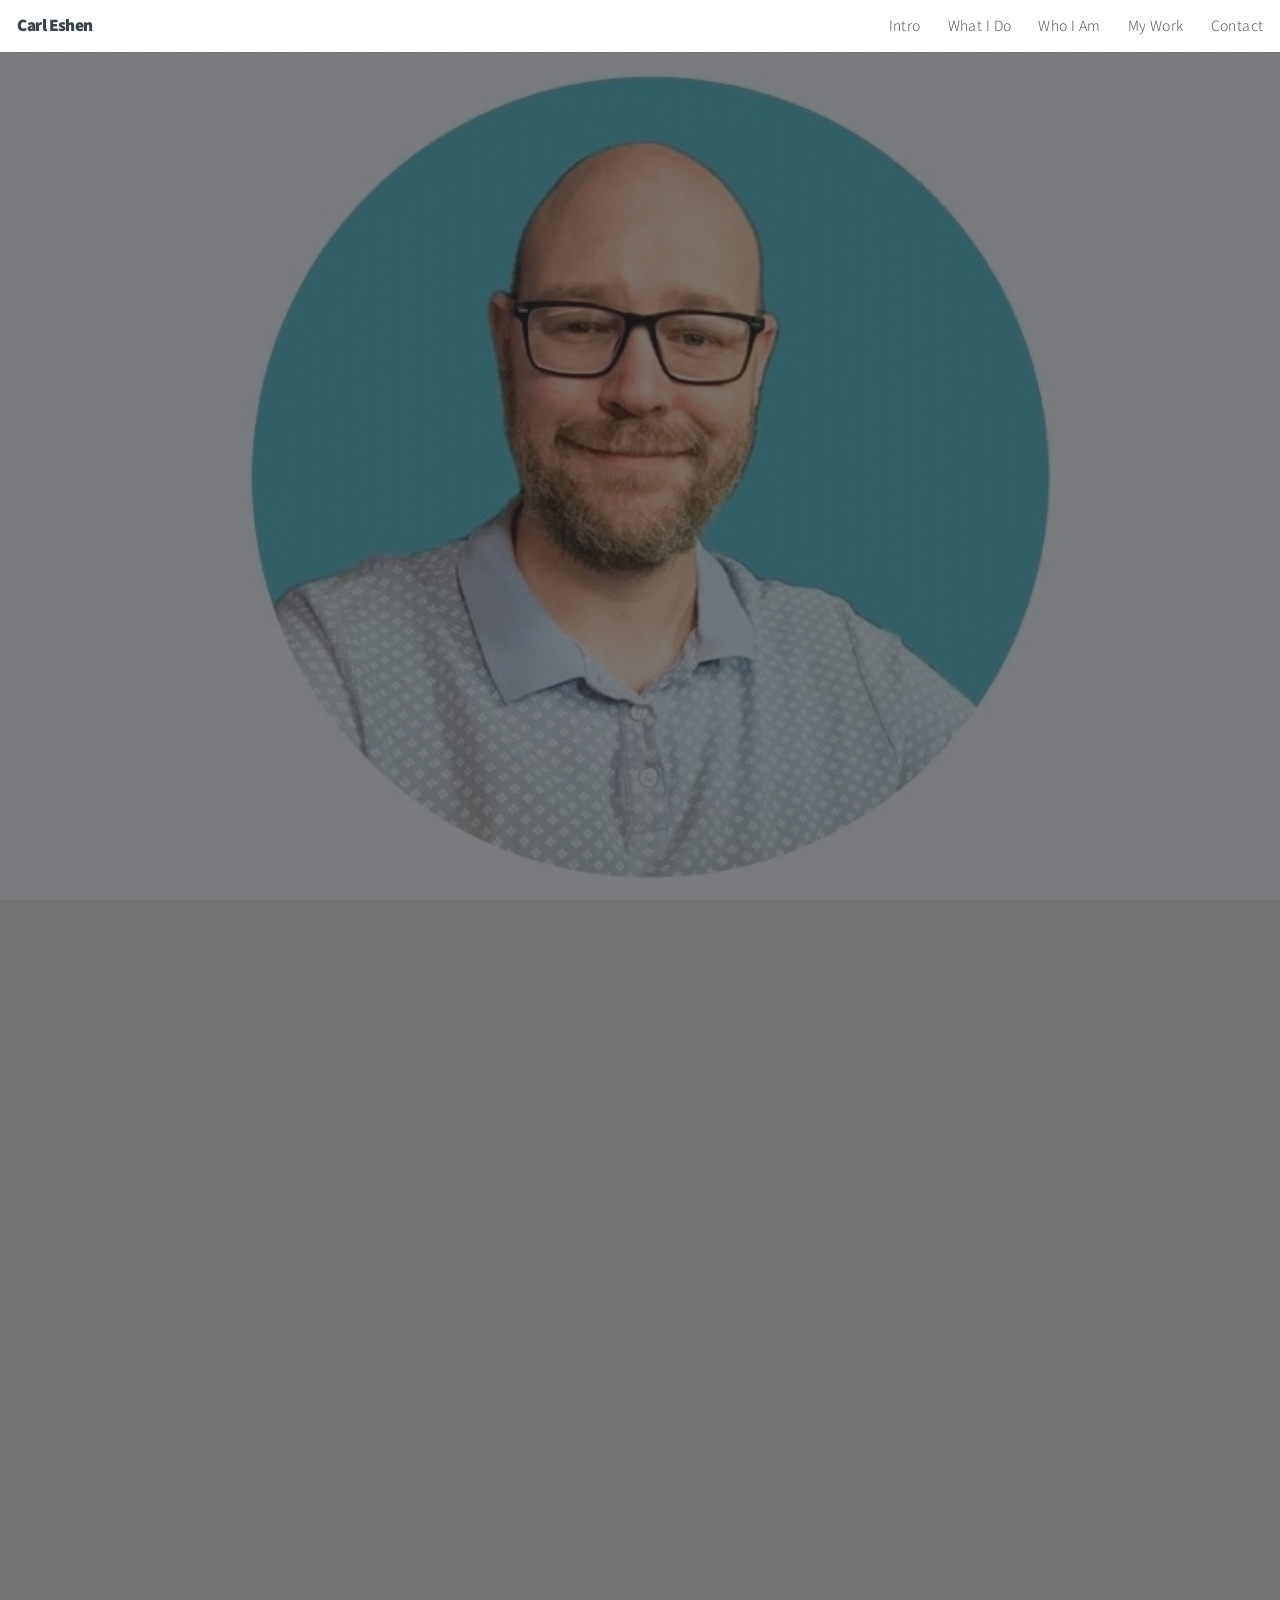
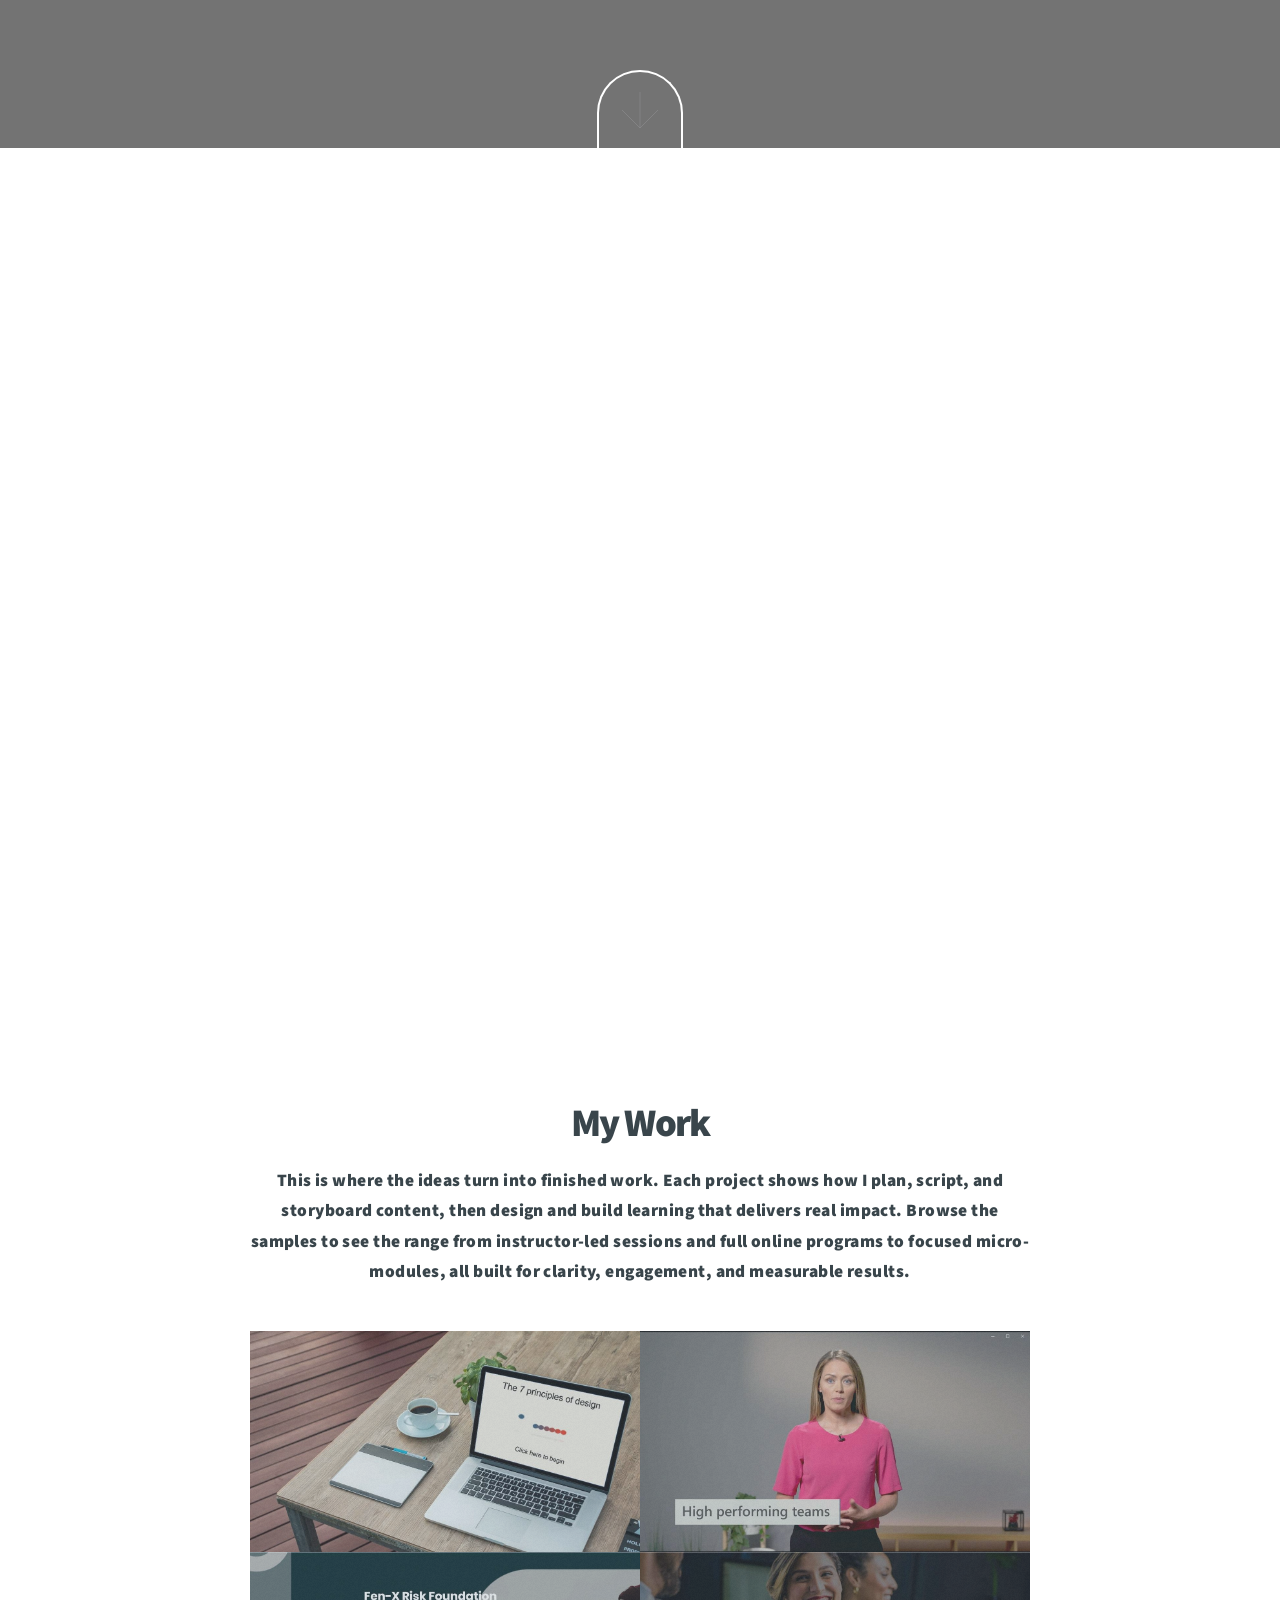
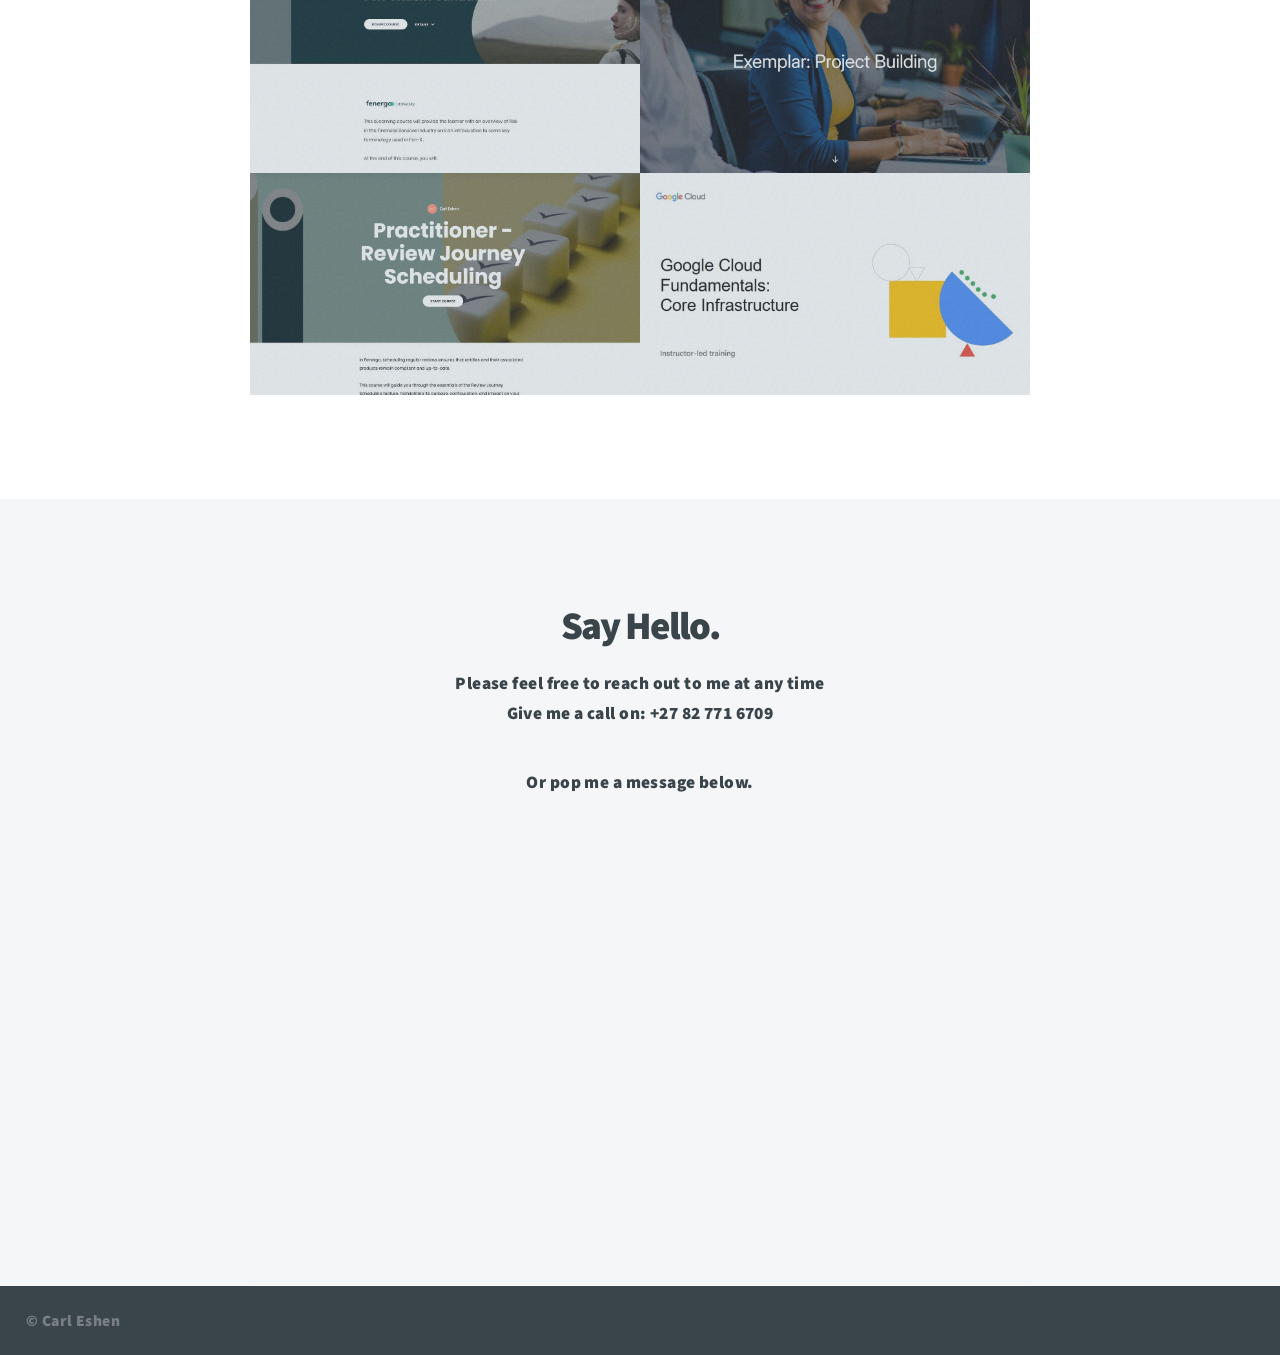
==== index.html @ bf8e6750 "This is my website" ====
<!DOCTYPE HTML>
<!--
	Big Picture by HTML5 UP
	html5up.net | @ajlkn
	Free for personal and commercial use under the CCA 3.0 license (html5up.net/license)
-->
<html>
	<head>
		<title>Carl Eshen</title>
		<meta charset="utf-8" />
		<meta name="viewport" content="width=device-width, initial-scale=1, user-scalable=no" />
		<link rel="stylesheet" href="assets/css/main.css" />
		<noscript><link rel="stylesheet" href="assets/css/noscript.css" /></noscript>
	</head>
	<body class="is-preload">

		<!-- Header -->
			<header id="header">
				<h1>Carl Eshen</h1>
				<nav>
					<ul>
						<li><a href="#intro">Intro</a></li>
						<li><a href="#one">What I Do</a></li>
						<li><a href="#two">Who I Am</a></li>
						<li><a href="#work">My Work</a></li>
						<li><a href="#contact">Contact</a></li>
					</ul>
				</nav>
			</header>

		<!-- Intro -->
<section id="intro" class="main style1 dark fullscreen">
  <!-- Background video -->
  <div class="video-bg" aria-hidden="true">
    <video autoplay muted loop playsinline preload="metadata">
      <source src="one.mp4" type="video/mp4">
      <!-- Fallback text if video cannot play -->
    </video>
  </div>

  <!-- Dark overlay to keep text readable -->
  <div class="video-scrim"></div>

  <div class="content">
    <header>
      <h2><br><br><br><br>Hey there.</h2>
    </header>
    <p><strong> Welcome, I’m glad you stopped by. This is where I share the projects and ideas that drive my work.
      Take a look around, see what catches your eye, and get a feel for how I approach design and learning.</p>
    <footer>
      <a href="#one" class="button style2 down">More</a>
    </footer>
  </div>
</section>


		<!-- One -->
			<section id="one" class="main style2 right dark fullscreen">
  <!-- Background video -->
  <div class="video-bg">
    <video autoplay muted loop playsinline preload="metadata">
      <source src="two.mp4" type="video/mp4" />
      <!-- If the video cannot play, the CSS background image still shows -->
    </video>
  </div>

  <div class="content box style2">
    <header>
      <h2>What I Do</h2>
    </header>
    <p>I create digital learning experiences that stick. 
      From full-scale online courses to bite-size training modules, I design and build content 
      that makes complex ideas easy to grasp and hard to forget. 
      Whether it’s project management, marketing, or custom company training, I turn subject matter into clear, 
      engaging learning that gets real results.</p>
  </div>

  <a href="#two" class="button style2 down anchored">Next</a>
</section>

		<!-- Two -->
			<section id="two" class="main style2 left dark fullscreen">
				<div class="content box style2">
					<header>
						<h2>Who I Am</h2>
					</header>
					<p>I’m Carl, an instructional designer who loves turning tricky concepts into clear, useful learning. 
						I blend strategy, creativity, and solid instructional design to make content that connects with real people. 
						Whether I’m building a full certification program or a quick skill booster, I keep things practical, engaging, and results driven.</p>
				</div>
				<a href="#work" class="button style2 down anchored">Next</a>
			</section>

		<!-- Work -->
			<section id="work" class="main style3 primary">
				<div class="content">
					<header>
						<h2>My Work</h2>
						<p>This is where the ideas turn into finished work. 
							Each project shows how I plan, script, and storyboard content, then design and build learning that delivers real impact. 
							Browse the samples to see the range from instructor-led sessions and full online programs to focused micro-modules, all built for clarity, engagement, and measurable results.</p>
					</header>

					<!-- Gallery  -->
						<div class="gallery">
<article class="from-left">
  <a href="images/fulls/01.jpg" class="image fit"
     data-title="The 7 principles of design"
     data-desc="This course was developed to demonstrate the interactive capabilities and functionality of Articulate Storyline."
     data-url="https://carleshen.github.io/Carl-Eshen/story_html5.html">
    <img src="images/thumbs/01.jpg" alt="">
  </a>
</article>

<article class="from-right">
  <a href="images/fulls/02.jpg" class="image fit"
     data-title="Coursera - Video-based Learning"
     data-desc="
Part of a video-based Coursera course on Project management. I worked with SME-provided content to write video scripts and edited the readings and assessments across multiple modules. I scripted and storyboarded this video."
     data-url="https://vimeo.com/1075372197/9c1e413686?ts=0&share=copy">
    <img src="images/thumbs/02.jpg" alt="">
  </a>
</article>

<article class="from-left">
  <a href="images/fulls/03.jpg" class="image fit"
     data-title="Fenergo - eLearning"
     data-desc="This eLearning course developed for an earlier Fenergo project, combines the interactive capabilities of Articulate Storyline with the structured flexibility of Rise to deliver a cohesive learning experience."
     data-url="https://360.articulate.com/review/content/afb75fa5-c596-4e59-8173-07edc0e4ff03/review">
    <img src="images/thumbs/03.jpg" title="Air Lounge" alt="">
  </a>
</article>

<article class="from-right">
  <a href="images/fulls/04.jpg" class="image fit"
     data-title="Coursera- eLearning"
     data-desc="This exemplar for a Coursera project management course was developed using Articulate Rise. It leverages a microlearning approach to support focused, self-paced learning."
     data-url="https://360.articulate.com/review/content/c4a182f8-484e-4889-a451-d63947f59e01/review">
    <img src="images/thumbs/04.jpg" title="Carry on" alt="">
  </a>
</article>

<article class="from-left">
  <a href="images/fulls/05.jpg" class="image fit"
     data-title="Fenergo - eLearning"
     data-desc="I developed an eLearning course in Articulate Rise based on client-provided content for practitioners of the Fenergo SaaS platform."
     data-url="https://360.articulate.com/review/content/a31b3acd-c9ce-45d6-816f-4b6bd6196fac/review">
    <img src="images/thumbs/05.jpg" title="The sparkling shell" alt="">
  </a>
</article>

<article class="from-right">
  <a href="images/fulls/06.jpg" class="image fit"
     data-title="Google Cloud Services - Instructor-led training"
     data-desc="These slides form part of the instructor lead training Google used for their fundamentals training. This was developed in collaboration with an SME using Google's style guide and asset library."
     data-url="https://docs.google.com/presentation/d/1yodwYpnKjFsTDWq0IciB-Mn4ZdcBLhrsSH3aqH66pzY/edit?usp=sharing">
    <img src="images/thumbs/06.jpg" title="Bent IX" alt="">
  </a>
</article>
</section>


		<!-- Contact -->
			<section id="contact" class="main style3 secondary">
				<div class="content">
					<header>
						<h2>Say Hello.</h2>
						<p>Please feel free to reach out to me at any time<br> Give me a call on: +27 82 771 6709</p><br> Or pop me a message below.
					</header>
					<div class="box">
						<form id="contact-form" action="https://formspree.io/f/mblzowwe" method="POST">
  <div class="fields">
    <div class="field half">
      <input type="text" name="name" placeholder="Name" required />
    </div>
    <div class="field half">
      <!-- Keep the name "email" so replies go to the sender -->
      <input type="email" name="email" placeholder="Email" required />
    </div>
    <div class="field">
      <textarea name="message" placeholder="Message" rows="6" required></textarea>
    </div>
  </div>

  <!-- Honeypot (simple spam trap) -->
  <input type="text" name="_gotcha" tabindex="-1" autocomplete="off" style="display:none">

  <!-- Optional: add a static subject for the email you receive -->
  <input type="hidden" name="subject" value="New message from your portfolio">

  <ul class="actions special">
    <li><button type="submit" class="button">Send Message</button></li>
  </ul>

  <!-- Status message area -->
  <p id="form-status" role="status" aria-live="polite" style="margin-top:0.75rem;"></p>
</form>
					</div>
				</div>
			</section>

		<!-- Footer -->
			<footer id="footer">


				<!-- Menu -->
					<ul class="menu">
						<li>&copy; Carl Eshen</li>
					</ul>

			</footer>

		<!-- Scripts -->
			<script src="assets/js/jquery.min.js"></script>
			<script src="assets/js/jquery.poptrox.min.js"></script>
			<script src="assets/js/jquery.scrolly.min.js"></script>
			<script src="assets/js/jquery.scrollex.min.js"></script>
			<script src="assets/js/browser.min.js"></script>
			<script src="assets/js/breakpoints.min.js"></script>
			<script src="assets/js/util.js"></script>
			<script src="assets/js/main.js"></script>

	</body>
</html>
---- assets/css/main.css ----
@import url("https://fonts.googleapis.com/css?family=Source+Sans+Pro:300,900");
@import url("fontawesome-all.min.css");

/*
	Big Picture by HTML5 UP
	html5up.net | @ajlkn
	Free for personal and commercial use under the CCA 3.0 license (html5up.net/license)
*/

html, body, div, span, applet, object,
iframe, h1, h2, h3, h4, h5, h6, p, blockquote,
pre, a, abbr, acronym, address, big, cite,
code, del, dfn, em, img, ins, kbd, q, s, samp,
small, strike, strong, sub, sup, tt, var, b,
u, i, center, dl, dt, dd, ol, ul, li, fieldset,
form, label, legend, table, caption, tbody,
tfoot, thead, tr, th, td, article, aside,
canvas, details, embed, figure, figcaption,
footer, header, hgroup, menu, nav, output, ruby,
section, summary, time, mark, audio, video {
	margin: 0;
	padding: 0;
	border: 0;
	font-size: 100%;
	font: inherit;
	vertical-align: baseline;}

article, aside, details, figcaption, figure,
footer, header, hgroup, menu, nav, section {
	display: block;}

body {
	line-height: 1;
}

ol, ul {
	list-style: none;
}

blockquote, q {
	quotes: none;
}

	blockquote:before, blockquote:after, q:before, q:after {
		content: '';
		content: none;
	}

table {
	border-collapse: collapse;
	border-spacing: 0;
}

body {
	-webkit-text-size-adjust: none;
}

mark {
	background-color: transparent;
	color: inherit;
}

input::-moz-focus-inner {
	border: 0;
	padding: 0;
}

input, select, textarea {
	-moz-appearance: none;
	-webkit-appearance: none;
	-ms-appearance: none;
	appearance: none;
}

/* Basic */

	@-ms-viewport {
		width: device-width;
	}

	html {
		height: 100%;
	}

	html {
		box-sizing: border-box;
	}

	*, *:before, *:after {
		box-sizing: inherit;
	}

	body {
		background: #ffffff;
		height: 100%;
		min-width: 320px;
	}

		body.is-preload *, body.is-preload *:before, body.is-preload *:after {
			-moz-animation: none !important;
			-webkit-animation: none !important;
			-ms-animation: none !important;
			animation: none !important;
			-moz-transition: none !important;
			-webkit-transition: none !important;
			-ms-transition: none !important;
			transition: none !important;
		}

/* Spinner */

	@-moz-keyframes spinner-rotate {
		0% {
			-moz-transform: scale(1) rotate(0deg);
			-webkit-transform: scale(1) rotate(0deg);
			-ms-transform: scale(1) rotate(0deg);
			transform: scale(1) rotate(0deg);
		}

		100% {
			-moz-transform: scale(1) rotate(360deg);
			-webkit-transform: scale(1) rotate(360deg);
			-ms-transform: scale(1) rotate(360deg);
			transform: scale(1) rotate(360deg);
		}
	}

	@-webkit-keyframes spinner-rotate {
		0% {
			-moz-transform: scale(1) rotate(0deg);
			-webkit-transform: scale(1) rotate(0deg);
			-ms-transform: scale(1) rotate(0deg);
			transform: scale(1) rotate(0deg);
		}

		100% {
			-moz-transform: scale(1) rotate(360deg);
			-webkit-transform: scale(1) rotate(360deg);
			-ms-transform: scale(1) rotate(360deg);
			transform: scale(1) rotate(360deg);
		}
	}

	@-ms-keyframes spinner-rotate {
		0% {
			-moz-transform: scale(1) rotate(0deg);
			-webkit-transform: scale(1) rotate(0deg);
			-ms-transform: scale(1) rotate(0deg);
			transform: scale(1) rotate(0deg);
		}

		100% {
			-moz-transform: scale(1) rotate(360deg);
			-webkit-transform: scale(1) rotate(360deg);
			-ms-transform: scale(1) rotate(360deg);
			transform: scale(1) rotate(360deg);
		}
	}

	@keyframes spinner-rotate {
		0% {
			-moz-transform: scale(1) rotate(0deg);
			-webkit-transform: scale(1) rotate(0deg);
			-ms-transform: scale(1) rotate(0deg);
			transform: scale(1) rotate(0deg);
		}

		100% {
			-moz-transform: scale(1) rotate(360deg);
			-webkit-transform: scale(1) rotate(360deg);
			-ms-transform: scale(1) rotate(360deg);
			transform: scale(1) rotate(360deg);
		}
	}

/* Loader */

	@-moz-keyframes spinner-show {
		0% {
			opacity: 0;
		}

		100% {
			opacity: 1;
		}
	}

	@-webkit-keyframes spinner-show {
		0% {
			opacity: 0;
		}

		100% {
			opacity: 1;
		}
	}

	@-ms-keyframes spinner-show {
		0% {
			opacity: 0;
		}

		100% {
			opacity: 1;
		}
	}

	@keyframes spinner-show {
		0% {
			opacity: 0;
		}

		100% {
			opacity: 1;
		}
	}

	@-moz-keyframes spinner-hide {
		0% {
			-moz-transform: scale(1) rotate(0deg);
			-webkit-transform: scale(1) rotate(0deg);
			-ms-transform: scale(1) rotate(0deg);
			transform: scale(1) rotate(0deg);
			color: #e5e6e7;
			z-index: 100001;
		}

		99% {
			-moz-transform: scale(0.5) rotate(360deg);
			-webkit-transform: scale(0.5) rotate(360deg);
			-ms-transform: scale(0.5) rotate(360deg);
			transform: scale(0.5) rotate(360deg);
			color: #e5e6e7;
			z-index: 100001;
		}

		100% {
			-moz-transform: scale(0.5) rotate(360deg);
			-webkit-transform: scale(0.5) rotate(360deg);
			-ms-transform: scale(0.5) rotate(360deg);
			transform: scale(0.5) rotate(360deg);
			color: #e5e6e7;
			z-index: -1;
		}
	}

	@-webkit-keyframes spinner-hide {
		0% {
			-moz-transform: scale(1) rotate(0deg);
			-webkit-transform: scale(1) rotate(0deg);
			-ms-transform: scale(1) rotate(0deg);
			transform: scale(1) rotate(0deg);
			color: #e5e6e7;
			z-index: 100001;
		}

		99% {
			-moz-transform: scale(0.5) rotate(360deg);
			-webkit-transform: scale(0.5) rotate(360deg);
			-ms-transform: scale(0.5) rotate(360deg);
			transform: scale(0.5) rotate(360deg);
			color: #e5e6e7;
			z-index: 100001;
		}

		100% {
			-moz-transform: scale(0.5) rotate(360deg);
			-webkit-transform: scale(0.5) rotate(360deg);
			-ms-transform: scale(0.5) rotate(360deg);
			transform: scale(0.5) rotate(360deg);
			color: #e5e6e7;
			z-index: -1;
		}
	}

	@-ms-keyframes spinner-hide {
		0% {
			-moz-transform: scale(1) rotate(0deg);
			-webkit-transform: scale(1) rotate(0deg);
			-ms-transform: scale(1) rotate(0deg);
			transform: scale(1) rotate(0deg);
			color: #e5e6e7;
			z-index: 100001;
		}

		99% {
			-moz-transform: scale(0.5) rotate(360deg);
			-webkit-transform: scale(0.5) rotate(360deg);
			-ms-transform: scale(0.5) rotate(360deg);
			transform: scale(0.5) rotate(360deg);
			color: #e5e6e7;
			z-index: 100001;
		}

		100% {
			-moz-transform: scale(0.5) rotate(360deg);
			-webkit-transform: scale(0.5) rotate(360deg);
			-ms-transform: scale(0.5) rotate(360deg);
			transform: scale(0.5) rotate(360deg);
			color: #e5e6e7;
			z-index: -1;
		}
	}

	@keyframes spinner-hide {
		0% {
			-moz-transform: scale(1) rotate(0deg);
			-webkit-transform: scale(1) rotate(0deg);
			-ms-transform: scale(1) rotate(0deg);
			transform: scale(1) rotate(0deg);
			color: #e5e6e7;
			z-index: 100001;
		}

		99% {
			-moz-transform: scale(0.5) rotate(360deg);
			-webkit-transform: scale(0.5) rotate(360deg);
			-ms-transform: scale(0.5) rotate(360deg);
			transform: scale(0.5) rotate(360deg);
			color: #e5e6e7;
			z-index: 100001;
		}

		100% {
			-moz-transform: scale(0.5) rotate(360deg);
			-webkit-transform: scale(0.5) rotate(360deg);
			-ms-transform: scale(0.5) rotate(360deg);
			transform: scale(0.5) rotate(360deg);
			color: #e5e6e7;
			z-index: -1;
		}
	}

	@-moz-keyframes overlay-hide {
		0% {
			opacity: 1;
			z-index: 100000;
		}

		15% {
			opacity: 1;
			z-index: 100000;
		}

		99% {
			opacity: 0;
			z-index: 100000;
		}

		100% {
			opacity: 0;
			z-index: -1;
		}
	}

	@-webkit-keyframes overlay-hide {
		0% {
			opacity: 1;
			z-index: 100000;
		}

		15% {
			opacity: 1;
			z-index: 100000;
		}

		99% {
			opacity: 0;
			z-index: 100000;
		}

		100% {
			opacity: 0;
			z-index: -1;
		}
	}

	@-ms-keyframes overlay-hide {
		0% {
			opacity: 1;
			z-index: 100000;
		}

		15% {
			opacity: 1;
			z-index: 100000;
		}

		99% {
			opacity: 0;
			z-index: 100000;
		}

		100% {
			opacity: 0;
			z-index: -1;
		}
	}

	@keyframes overlay-hide {
		0% {
			opacity: 1;
			z-index: 100000;
		}

		15% {
			opacity: 1;
			z-index: 100000;
		}

		99% {
			opacity: 0;
			z-index: 100000;
		}

		100% {
			opacity: 0;
			z-index: -1;
		}
	}

	body {
		text-decoration: none;
	}

		body:before {
			-moz-animation: spinner-show 1.5s 1 0.25s ease forwards, spinner-hide 0.25s ease-in-out forwards !important;
			-webkit-animation: spinner-show 1.5s 1 0.25s ease forwards, spinner-hide 0.25s ease-in-out forwards !important;
			-ms-animation: spinner-show 1.5s 1 0.25s ease forwards, spinner-hide 0.25s ease-in-out forwards !important;
			animation: spinner-show 1.5s 1 0.25s ease forwards, spinner-hide 0.25s ease-in-out forwards !important;
			-moz-transform-origin: 50% 50%;
			-webkit-transform-origin: 50% 50%;
			-ms-transform-origin: 50% 50%;
			transform-origin: 50% 50%;
			-moz-osx-font-smoothing: grayscale;
			-webkit-font-smoothing: antialiased;
			font-family: FontAwesome;
			font-style: normal;
			font-weight: normal;
			text-transform: none !important;
			color: #e5e6e7;
			content: '\f1ce';
			cursor: default;
			display: block;
			font-size: 2em;
			height: 2em;
			left: 50%;
			line-height: 2em;
			margin: -1em 0 0 -1em;
			opacity: 0;
			position: fixed;
			text-align: center;
			top: 50%;
			width: 2em;
			z-index: -1;
		}

		body:after {
			-moz-animation: overlay-hide 1.5s ease-in forwards !important;
			-webkit-animation: overlay-hide 1.5s ease-in forwards !important;
			-ms-animation: overlay-hide 1.5s ease-in forwards !important;
			animation: overlay-hide 1.5s ease-in forwards !important;
			background: #ffffff;
			content: '';
			display: block;
			height: 100%;
			left: 0;
			opacity: 0;
			position: fixed;
			top: 0;
			width: 100%;
			z-index: -1;
		}

		body.is-preload:before {
			-moz-animation: spinner-show 1.5s 1 0.25s ease forwards, spinner-rotate 0.75s infinite linear !important;
			-webkit-animation: spinner-show 1.5s 1 0.25s ease forwards, spinner-rotate 0.75s infinite linear !important;
			-ms-animation: spinner-show 1.5s 1 0.25s ease forwards, spinner-rotate 0.75s infinite linear !important;
			animation: spinner-show 1.5s 1 0.25s ease forwards, spinner-rotate 0.75s infinite linear !important;
			z-index: 100001;
		}

		body.is-preload:after {
			-moz-animation: none !important;
			-webkit-animation: none !important;
			-ms-animation: none !important;
			animation: none !important;
			opacity: 1;
			z-index: 100000;
		}

	@media (-webkit-min-device-pixel-ratio: 2) {

		body:before {
			line-height: 2.025em;
		}

	}

/* Type */

	body, input, textarea, select {
		font-family: "Source Sans Pro", "sans-serif";
		font-weight: 300;
		font-size: 18pt;
		line-height: 1.75em;
		color: #39454b;
		letter-spacing: 0.025em;
	}

		@media screen and (max-width: 1920px) {

			body, input, textarea, select {
				font-size: 17pt;
			}

		}

		@media screen and (max-width: 1680px) {

			body, input, textarea, select {
				font-size: 15pt;
			}

		}

		@media screen and (max-width: 1280px) {

			body, input, textarea, select {
				font-size: 13pt;
			}

		}

		@media screen and (max-width: 1000px) {

			body, input, textarea, select {
				font-size: 13pt;
			}

		}

		@media screen and (max-width: 736px) {

			body, input, textarea, select {
				font-size: 12pt;
				line-height: 1.5em;
			}

		}

	h1, h2, h3, h4, h5, h6 {
		font-weight: 900;
		color: inherit;
		letter-spacing: -0.0325em;
	}

		h1 a, h2 a, h3 a, h4 a, h5 a, h6 a {
			color: inherit;
			text-decoration: none;
		}

	h2 {
		font-size: 2.25em;
		line-height: 1.25em;
		letter-spacing: -0.05em;
	}

	@media screen and (max-width: 736px) {

		h2 {
			font-size: 1.5em;
		}

	}

	strong, b {
		font-weight: 900;
		color: inherit;
	}

	em, i {
		font-style: italic;
	}

	a {
		-moz-transition: color 0.2s ease-in-out;
		-webkit-transition: color 0.2s ease-in-out;
		-ms-transition: color 0.2s ease-in-out;
		transition: color 0.2s ease-in-out;
		color: #98c593;
	}

	sub {
		position: relative;
		top: 0.5em;
		font-size: 0.8em;
	}

	sup {
		position: relative;
		top: -0.5em;
		font-size: 0.8em;
	}

	hr {
		border: 0;
		border-top: solid 1px #e5e6e7;
	}

	blockquote {
		border-left: solid 0.5em #e5e6e7;
		padding: 1em 0 1em 2em;
		font-style: italic;
	}

	p, ul, ol, dl, table {
		margin-bottom: 1em;
	}

/* Box */

	.box {
		background: #ffffff;
		color: #39454b;
		padding: 2em;
	}

		.box > :last-child {
			margin-bottom: 0;
		}

		.box.style2 {
			padding: 3.5em 2.5em 3.5em 2.5em;
		}

		@media screen and (max-width: 736px) {

			.box {
				padding: 1em;
			}

				.box.style2 {
					padding: 1.5em 1.25em 1.5em 1.25em;
					background-color: rgba(255, 255, 255, 0.9);
				}

		}

/* Button */

	input[type="button"],
	input[type="submit"],
	input[type="reset"],
	.button,
	button {
		-moz-appearance: none;
		-webkit-appearance: none;
		-ms-appearance: none;
		appearance: none;
		-moz-transition: background-color 0.2s ease-in-out;
		-webkit-transition: background-color 0.2s ease-in-out;
		-ms-transition: background-color 0.2s ease-in-out;
		transition: background-color 0.2s ease-in-out;
		background-color: #98c593;
		border: 0;
		border-radius: 3.5em;
		color: #ffffff;
		cursor: pointer;
		display: inline-block;
		height: 3.5em;
		line-height: 3.5em;
		outline: 0;
		padding: 0 2em 0 2em;
		position: relative;
		text-align: center;
		text-decoration: none;
	}

		input[type="button"].down,
		input[type="submit"].down,
		input[type="reset"].down,
		.button.down,
		button.down {
			width: 5em;
			height: 5em;
			line-height: 4.5em;
			padding: 0;
			background-image: url("images/dark-arrow.svg");
			background-position: center center;
			background-repeat: no-repeat;
			text-indent: -10em;
			overflow: hidden;
		}

			input[type="button"].down.anchored,
			input[type="submit"].down.anchored,
			input[type="reset"].down.anchored,
			.button.down.anchored,
			button.down.anchored {
				bottom: 0;
				border-bottom: 0;
				border-radius: 3em 3em 0 0;
				height: 4.5em;
				margin-left: -2.5em;
			}

		input[type="button"].anchored,
		input[type="submit"].anchored,
		input[type="reset"].anchored,
		.button.anchored,
		button.anchored {
			position: absolute;
			left: 50%;
		}

		input[type="button"]:hover,
		input[type="submit"]:hover,
		input[type="reset"]:hover,
		.button:hover,
		button:hover {
			background-color: #a8cea4;
		}

		input[type="button"]:active,
		input[type="submit"]:active,
		input[type="reset"]:active,
		.button:active,
		button:active {
			background-color: #88bc82;
		}

		input[type="button"].style2,
		input[type="submit"].style2,
		input[type="reset"].style2,
		.button.style2,
		button.style2 {
			background-color: transparent;
			border: solid 2px #e5e6e7;
			color: inherit;
		}

			input[type="button"].style2:hover,
			input[type="submit"].style2:hover,
			input[type="reset"].style2:hover,
			.button.style2:hover,
			button.style2:hover {
				background-color: rgba(229, 230, 231, 0.25);
			}

			input[type="button"].style2:active,
			input[type="submit"].style2:active,
			input[type="reset"].style2:active,
			.button.style2:active,
			button.style2:active {
				background-color: rgba(229, 230, 231, 0.375);
			}

			input[type="button"].style2.down,
			input[type="submit"].style2.down,
			input[type="reset"].style2.down,
			.button.style2.down,
			button.style2.down {
				background-image: url("images/arrow.svg");
			}

/* Form */

	form {
		margin: 0 0 2em 0;
	}

		form > :last-child {
			margin-bottom: 0;
		}

		form > .fields {
			display: -moz-flex;
			display: -webkit-flex;
			display: -ms-flex;
			display: flex;
			-moz-flex-wrap: wrap;
			-webkit-flex-wrap: wrap;
			-ms-flex-wrap: wrap;
			flex-wrap: wrap;
			width: calc(100% + 3em);
			margin: -1.5em 0 2em -1.5em;
		}

			form > .fields > .field {
				-moz-flex-grow: 0;
				-webkit-flex-grow: 0;
				-ms-flex-grow: 0;
				flex-grow: 0;
				-moz-flex-shrink: 0;
				-webkit-flex-shrink: 0;
				-ms-flex-shrink: 0;
				flex-shrink: 0;
				padding: 1.5em 0 0 1.5em;
				width: calc(100% - 1.5em);
			}

				form > .fields > .field.half {
					width: calc(50% - 0.75em);
				}

				form > .fields > .field.third {
					width: calc(100%/3 - 0.5em);
				}

				form > .fields > .field.quarter {
					width: calc(25% - 0.375em);
				}

		@media screen and (max-width: 480px) {

			form > .fields {
				width: calc(100% + 2em);
				margin: -1em 0 2em -1em;
			}

				form > .fields > .field {
					padding: 1em 0 0 1em;
					width: calc(100% - 1em);
				}

					form > .fields > .field.half {
						width: calc(100% - 1em);
					}

					form > .fields > .field.third {
						width: calc(100% - 1em);
					}

					form > .fields > .field.quarter {
						width: calc(100% - 1em);
					}

		}

	label {
		display: block;
	}

	input[type="text"],
	input[type="password"],
	input[type="email"],
	input[type="tel"],
	input[type="search"],
	input[type="url"],
	select,
	textarea {
		-moz-appearance: none;
		-webkit-appearance: none;
		-ms-appearance: none;
		appearance: none;
		-moz-transition: border-color 0.2s ease-in-out, color 0.2s ease-in-out;
		-webkit-transition: border-color 0.2s ease-in-out, color 0.2s ease-in-out;
		-ms-transition: border-color 0.2s ease-in-out, color 0.2s ease-in-out;
		transition: border-color 0.2s ease-in-out, color 0.2s ease-in-out;
		color: #39454b;
		display: block;
		width: 100%;
		padding: 0.65em 0.75em;
		background: none;
		border: solid 2px #e5e6e7;
		color: inherit;
		border-radius: 0.5em;
		outline: none;
	}

		input[type="text"]:focus,
		input[type="password"]:focus,
		input[type="email"]:focus,
		input[type="tel"]:focus,
		input[type="search"]:focus,
		input[type="url"]:focus,
		select:focus,
		textarea:focus {
			border-color: #9ac8e9;
		}

	input[type="text"],
	input[type="password"],
	input[type="email"],
	input[type="tel"],
	input[type="search"],
	input[type="url"],
	select {
		line-height: 1.35em;
	}

	textarea {
		min-height: 8em;
	}

	::-moz-focus-inner {
		border: 0;
	}

	::-webkit-input-placeholder {
		opacity: 0.375;
	}

	:-moz-placeholder {
		opacity: 0.375;
	}

	::-moz-placeholder {
		opacity: 0.375;
	}

	:-ms-input-placeholder {
		opacity: 0.375;
	}

/* Icon */

	.icon {
		text-decoration: none;
		position: relative;
		text-decoration: none;
	}

		.icon:before {
			-moz-osx-font-smoothing: grayscale;
			-webkit-font-smoothing: antialiased;
			display: inline-block;
			font-style: normal;
			font-variant: normal;
			text-rendering: auto;
			line-height: 1;
			text-transform: none !important;
			font-family: 'Font Awesome 5 Free';
			font-weight: 400;
		}

		.icon:before {
			line-height: inherit;
		}

		.icon > .label {
			display: none;
		}

		.icon.solid:before {
			font-weight: 900;
		}

		.icon.brands:before {
			font-family: 'Font Awesome 5 Brands';
		}

/* Image */

	.image {
		position: relative;
		display: inline-block;
	}

		.image:before {
			content: '';
			position: absolute;
			left: 0;
			top: 0;
			width: 100%;
			height: 100%;
			background: url("images/overlay.png");
		}

		.image img {
			display: block;
			width: 100%;
		}

		.image.featured {
			display: block;
			width: 100%;
			margin: 0 0 2em 0;
		}

		.image.fit {
			display: block;
			width: 100%;
		}

		.image.left {
			float: left;
			margin: 0 2em 2em 0;
		}

		.image.centered {
			display: block;
			margin: 0 0 2em 0;
		}

			.image.centered img {
				margin: 0 auto;
				width: auto;
			}

/* List */

	ul.default {
		list-style: disc;
		padding-left: 1em;
	}

		ul.default li {
			padding-left: 0.5em;
		}

	ul.menu {
		cursor: default;
	}

		ul.menu li {
			display: inline-block;
			line-height: 1em;
			border-left: solid 1px #e5e6e7;
			padding: 0 0 0 0.5em;
			margin: 0 0 0 0.5em;
		}

			ul.menu li:first-child {
				border-left: 0;
				padding-left: 0;
				margin-left: 0;
			}

	ol.default {
		list-style: decimal;
		padding-left: 1.25em;
	}

		ol.default li {
			padding-left: 0.25em;
		}

/* Actions */

	ul.actions {
		display: -moz-flex;
		display: -webkit-flex;
		display: -ms-flex;
		display: flex;
		cursor: default;
		list-style: none;
		margin-left: -1em;
		padding-left: 0;
	}

		ul.actions li {
			padding: 0 0 0 1em;
			vertical-align: middle;
		}

		ul.actions.special {
			-moz-justify-content: center;
			-webkit-justify-content: center;
			-ms-justify-content: center;
			justify-content: center;
			width: 100%;
			margin-left: 0;
		}

			ul.actions.special li:first-child {
				padding-left: 0;
			}

		ul.actions.stacked {
			-moz-flex-direction: column;
			-webkit-flex-direction: column;
			-ms-flex-direction: column;
			flex-direction: column;
			margin-left: 0;
		}

			ul.actions.stacked li {
				padding: 1.3em 0 0 0;
			}

				ul.actions.stacked li:first-child {
					padding-top: 0;
				}

		ul.actions.fit {
			width: calc(100% + 1em);
		}

			ul.actions.fit li {
				-moz-flex-grow: 1;
				-webkit-flex-grow: 1;
				-ms-flex-grow: 1;
				flex-grow: 1;
				-moz-flex-shrink: 1;
				-webkit-flex-shrink: 1;
				-ms-flex-shrink: 1;
				flex-shrink: 1;
				width: 100%;
			}

				ul.actions.fit li > * {
					width: 100%;
				}

			ul.actions.fit.stacked {
				width: 100%;
			}

		@media screen and (max-width: 480px) {

			ul.actions:not(.fixed) {
				-moz-flex-direction: column;
				-webkit-flex-direction: column;
				-ms-flex-direction: column;
				flex-direction: column;
				margin-left: 0;
				width: 100% !important;
			}

				ul.actions:not(.fixed) li {
					-moz-flex-grow: 1;
					-webkit-flex-grow: 1;
					-ms-flex-grow: 1;
					flex-grow: 1;
					-moz-flex-shrink: 1;
					-webkit-flex-shrink: 1;
					-ms-flex-shrink: 1;
					flex-shrink: 1;
					padding: 1em 0 0 0;
					text-align: center;
					width: 100%;
				}

					ul.actions:not(.fixed) li > * {
						width: 100%;
					}

					ul.actions:not(.fixed) li:first-child {
						padding-top: 0;
					}

					ul.actions:not(.fixed) li input[type="submit"],
					ul.actions:not(.fixed) li input[type="reset"],
					ul.actions:not(.fixed) li input[type="button"],
					ul.actions:not(.fixed) li button,
					ul.actions:not(.fixed) li .button {
						width: 100%;
					}

						ul.actions:not(.fixed) li input[type="submit"].icon:before,
						ul.actions:not(.fixed) li input[type="reset"].icon:before,
						ul.actions:not(.fixed) li input[type="button"].icon:before,
						ul.actions:not(.fixed) li button.icon:before,
						ul.actions:not(.fixed) li .button.icon:before {
							margin-left: -0.5rem;
						}

		}

/* Icons */

	ul.icons {
		cursor: default;
	}

		ul.icons li {
			display: inline-block;
		}

		ul.icons a {
			display: inline-block;
			width: 2em;
			height: 2em;
			line-height: 2em;
			text-align: center;
			border: 0;
		}

/* Sections/Article */

	header {
		margin-bottom: 1em;
	}

		header p {
			display: block;
			margin: 1em 0 0 0;
			padding: 0 0 0.5em 0;
		}

	footer {
		margin-top: 2em;
	}

/* Table */

	table {
		width: 100%;
	}

		table.default {
			width: 100%;
		}

			table.default tbody tr:nth-child(2n+2) {
				background: rgba(229, 230, 231, 0.5);
			}

			table.default td {
				padding: 0.5em 1em 0.5em 1em;
			}

			table.default th {
				text-align: left;
				font-weight: 900;
				padding: 0.5em 1em 0.5em 1em;
			}

			table.default thead {
				background: #39454b;
				color: #ffffff;
			}

			table.default tfoot {
				background: #e5e6e7;
			}

/* Poptrox */

	.poptrox-popup {
		-moz-box-sizing: content-box;
		-webkit-box-sizing: content-box;
		-ms-box-sizing: content-box;
		box-sizing: content-box;
		background: #fff;
		padding-bottom: 3em;
		box-shadow: 0 0.1em 0.15em 0 rgba(0, 0, 0, 0.15);
	}

		.poptrox-popup .loader {
			position: absolute;
			top: 50%;
			left: 50%;
			margin: -1em 0 0 -1em;
			width: 2em;
			height: 2em;
			display: block;
			font-size: 2em;
		}

			.poptrox-popup .loader:before {
				-moz-animation: spinner-rotate 0.75s infinite linear !important;
				-webkit-animation: spinner-rotate 0.75s infinite linear !important;
				-ms-animation: spinner-rotate 0.75s infinite linear !important;
				animation: spinner-rotate 0.75s infinite linear !important;
				-moz-osx-font-smoothing: grayscale;
				-webkit-font-smoothing: antialiased;
				font-family: FontAwesome;
				font-style: normal;
				font-weight: normal;
				text-transform: none !important;
				color: #e5e6e7;
				content: '\f1ce';
				cursor: default;
				display: block;
				height: 2em;
				left: 0;
				line-height: 2em;
				position: absolute;
				text-align: center;
				top: 0;
				width: 2em;
			}

		.poptrox-popup .caption {
			position: absolute;
			bottom: 0;
			left: 0;
			background: #ffffff;
			width: 100%;
			height: 3em;
			line-height: 2.8em;
			text-align: center;
			cursor: default;
			z-index: 1;
			font-size: 0.9em;
		}

		.poptrox-popup .nav-next,
		.poptrox-popup .nav-previous {
			-moz-transition: opacity 0.2s ease-in-out;
			-webkit-transition: opacity 0.2s ease-in-out;
			-ms-transition: opacity 0.2s ease-in-out;
			transition: opacity 0.2s ease-in-out;
			position: absolute;
			top: 0;
			width: 50%;
			height: 100%;
			opacity: 0;
			cursor: pointer;
			background: rgba(0, 0, 0, 0.01);
			-webkit-tap-highlight-color: rgba(255, 255, 255, 0);
		}

		.poptrox-popup .nav-next:before,
		.poptrox-popup .nav-previous:before {
			content: '';
			position: absolute;
			width: 96px;
			height: 64px;
			background: url("images/poptrox-nav.svg");
			top: calc(50% - 1.5em);
			margin: -32px 0 0 0;
		}

		.poptrox-popup:hover .nav-next,
		.poptrox-popup:hover .nav-previous {
			opacity: 0.5;
		}

		.poptrox-popup:hover .nav-next:hover,
		.poptrox-popup:hover .nav-previous:hover {
			opacity: 1.0;
		}

		.poptrox-popup .nav-previous:before {
			-moz-transform: scaleX(-1);
			-webkit-transform: scaleX(-1);
			-ms-transform: scaleX(-1);
			transform: scaleX(-1);
			-ms-filter: "FlipH";
			filter: FlipH;
		}

		.poptrox-popup .nav-next {
			right: 0;
		}

			.poptrox-popup .nav-next:before {
				right: 0;
			}

		.poptrox-popup .nav-previous {
			left: 0;
		}

			.poptrox-popup .nav-previous:before {
				left: 0;
			}

		.poptrox-popup .closer {
			-moz-transition: opacity 0.2s ease-in-out;
			-webkit-transition: opacity 0.2s ease-in-out;
			-ms-transition: opacity 0.2s ease-in-out;
			transition: opacity 0.2s ease-in-out;
			position: absolute;
			top: 0;
			right: 0;
			width: 64px;
			height: 64px;
			text-indent: -9999px;
			z-index: 2;
			opacity: 0;
			-webkit-tap-highlight-color: rgba(255, 255, 255, 0);
		}

			.poptrox-popup .closer:before {
				content: '';
				display: block;
				position: absolute;
				right: 16px;
				top: 16px;
				width: 40px;
				height: 40px;
				border-radius: 100%;
				box-shadow: inset 0 0 0 2px #fff;
				background: url("images/poptrox-closer.svg") center center;
				color: #ffffff !important;
			}

		.poptrox-popup:hover .closer {
			opacity: 0.5;
		}

			.poptrox-popup:hover .closer:hover {
				opacity: 1.0;
			}

		body.is-touch .poptrox-popup .nav-next,
		body.is-touch .poptrox-popup .nav-previous,
		body.is-touch .poptrox-popup .closer {
			opacity: 1.0 !important;
		}

		@media screen and (max-width: 736px) {

			.poptrox-popup .nav-next:before,
			.poptrox-popup .nav-previous:before {
				width: 48px;
				height: 32px;
				background-size: contain;
				margin: -16px 0 0 0;
			}

			.poptrox-popup .closer:before {
				right: 12px;
				top: 12px;
				width: 20px;
				height: 20px;
				box-shadow: inset 0 0 0 1px #fff;
				background-size: contain;
				opacity: 0.65;
			}

		}

/* Gallery */

	.gallery {
		display: -moz-flex;
		display: -webkit-flex;
		display: -ms-flex;
		display: flex;
		-moz-flex-wrap: wrap;
		-webkit-flex-wrap: wrap;
		-ms-flex-wrap: wrap;
		flex-wrap: wrap;
		width: 45em;
		max-width: 100%;
		margin: 0 auto 2em auto;
	}

		.gallery article {
			-moz-transition: -moz-transform 1s ease, opacity 1s ease;
			-webkit-transition: -webkit-transform 1s ease, opacity 1s ease;
			-ms-transition: -ms-transform 1s ease, opacity 1s ease;
			transition: transform 1s ease, opacity 1s ease;
			-moz-transform: translateX(0);
			-webkit-transform: translateX(0);
			-ms-transform: translateX(0);
			transform: translateX(0);
			width: 50%;
			position: relative;
			opacity: 1.0;
		}

			.gallery article .image {
				margin: 0;
				display: block;
			}

			.gallery article:nth-last-child(1n) {
				-moz-transition-delay: 0.05s;
				-webkit-transition-delay: 0.05s;
				-ms-transition-delay: 0.05s;
				transition-delay: 0.05s;
			}

			.gallery article:nth-last-child(2n) {
				-moz-transition-delay: 0.05s;
				-webkit-transition-delay: 0.05s;
				-ms-transition-delay: 0.05s;
				transition-delay: 0.05s;
			}

			.gallery article:nth-last-child(2n) {
				-moz-transition-delay: 0.1s;
				-webkit-transition-delay: 0.1s;
				-ms-transition-delay: 0.1s;
				transition-delay: 0.1s;
			}

			.gallery article:nth-last-child(3n) {
				-moz-transition-delay: 0.1s;
				-webkit-transition-delay: 0.1s;
				-ms-transition-delay: 0.1s;
				transition-delay: 0.1s;
			}

			.gallery article:nth-last-child(3n) {
				-moz-transition-delay: 0.15s;
				-webkit-transition-delay: 0.15s;
				-ms-transition-delay: 0.15s;
				transition-delay: 0.15s;
			}

			.gallery article:nth-last-child(4n) {
				-moz-transition-delay: 0.15s;
				-webkit-transition-delay: 0.15s;
				-ms-transition-delay: 0.15s;
				transition-delay: 0.15s;
			}

			.gallery article:nth-last-child(4n) {
				-moz-transition-delay: 0.2s;
				-webkit-transition-delay: 0.2s;
				-ms-transition-delay: 0.2s;
				transition-delay: 0.2s;
			}

			.gallery article:nth-last-child(5n) {
				-moz-transition-delay: 0.2s;
				-webkit-transition-delay: 0.2s;
				-ms-transition-delay: 0.2s;
				transition-delay: 0.2s;
			}

			.gallery article:nth-last-child(5n) {
				-moz-transition-delay: 0.25s;
				-webkit-transition-delay: 0.25s;
				-ms-transition-delay: 0.25s;
				transition-delay: 0.25s;
			}

			.gallery article:nth-last-child(6n) {
				-moz-transition-delay: 0.25s;
				-webkit-transition-delay: 0.25s;
				-ms-transition-delay: 0.25s;
				transition-delay: 0.25s;
			}

			.gallery article:nth-last-child(6n) {
				-moz-transition-delay: 0.3s;
				-webkit-transition-delay: 0.3s;
				-ms-transition-delay: 0.3s;
				transition-delay: 0.3s;
			}

			.gallery article:nth-last-child(7n) {
				-moz-transition-delay: 0.3s;
				-webkit-transition-delay: 0.3s;
				-ms-transition-delay: 0.3s;
				transition-delay: 0.3s;
			}

			.gallery article:nth-last-child(7n) {
				-moz-transition-delay: 0.35s;
				-webkit-transition-delay: 0.35s;
				-ms-transition-delay: 0.35s;
				transition-delay: 0.35s;
			}

			.gallery article:nth-last-child(8n) {
				-moz-transition-delay: 0.35s;
				-webkit-transition-delay: 0.35s;
				-ms-transition-delay: 0.35s;
				transition-delay: 0.35s;
			}

			.gallery article:nth-last-child(8n) {
				-moz-transition-delay: 0.4s;
				-webkit-transition-delay: 0.4s;
				-ms-transition-delay: 0.4s;
				transition-delay: 0.4s;
			}

			.gallery article:nth-last-child(9n) {
				-moz-transition-delay: 0.4s;
				-webkit-transition-delay: 0.4s;
				-ms-transition-delay: 0.4s;
				transition-delay: 0.4s;
			}

			.gallery article:nth-last-child(9n) {
				-moz-transition-delay: 0.45s;
				-webkit-transition-delay: 0.45s;
				-ms-transition-delay: 0.45s;
				transition-delay: 0.45s;
			}

			.gallery article:nth-last-child(10n) {
				-moz-transition-delay: 0.45s;
				-webkit-transition-delay: 0.45s;
				-ms-transition-delay: 0.45s;
				transition-delay: 0.45s;
			}

			.gallery article:nth-last-child(10n) {
				-moz-transition-delay: 0.5s;
				-webkit-transition-delay: 0.5s;
				-ms-transition-delay: 0.5s;
				transition-delay: 0.5s;
			}

			.gallery article:nth-last-child(11n) {
				-moz-transition-delay: 0.5s;
				-webkit-transition-delay: 0.5s;
				-ms-transition-delay: 0.5s;
				transition-delay: 0.5s;
			}

			.gallery article:nth-last-child(11n) {
				-moz-transition-delay: 0.55s;
				-webkit-transition-delay: 0.55s;
				-ms-transition-delay: 0.55s;
				transition-delay: 0.55s;
			}

			.gallery article:nth-last-child(12n) {
				-moz-transition-delay: 0.55s;
				-webkit-transition-delay: 0.55s;
				-ms-transition-delay: 0.55s;
				transition-delay: 0.55s;
			}

			.gallery article:nth-last-child(12n) {
				-moz-transition-delay: 0.6s;
				-webkit-transition-delay: 0.6s;
				-ms-transition-delay: 0.6s;
				transition-delay: 0.6s;
			}

			.gallery article:nth-last-child(13n) {
				-moz-transition-delay: 0.6s;
				-webkit-transition-delay: 0.6s;
				-ms-transition-delay: 0.6s;
				transition-delay: 0.6s;
			}

			.gallery article:nth-last-child(13n) {
				-moz-transition-delay: 0.65s;
				-webkit-transition-delay: 0.65s;
				-ms-transition-delay: 0.65s;
				transition-delay: 0.65s;
			}

			.gallery article:nth-last-child(14n) {
				-moz-transition-delay: 0.65s;
				-webkit-transition-delay: 0.65s;
				-ms-transition-delay: 0.65s;
				transition-delay: 0.65s;
			}

			.gallery article:nth-last-child(14n) {
				-moz-transition-delay: 0.7s;
				-webkit-transition-delay: 0.7s;
				-ms-transition-delay: 0.7s;
				transition-delay: 0.7s;
			}

			.gallery article:nth-last-child(15n) {
				-moz-transition-delay: 0.7s;
				-webkit-transition-delay: 0.7s;
				-ms-transition-delay: 0.7s;
				transition-delay: 0.7s;
			}

			.gallery article:nth-last-child(15n) {
				-moz-transition-delay: 0.75s;
				-webkit-transition-delay: 0.75s;
				-ms-transition-delay: 0.75s;
				transition-delay: 0.75s;
			}

			.gallery article:nth-last-child(16n) {
				-moz-transition-delay: 0.75s;
				-webkit-transition-delay: 0.75s;
				-ms-transition-delay: 0.75s;
				transition-delay: 0.75s;
			}

			.gallery article:nth-last-child(16n) {
				-moz-transition-delay: 0.8s;
				-webkit-transition-delay: 0.8s;
				-ms-transition-delay: 0.8s;
				transition-delay: 0.8s;
			}

			.gallery article:nth-last-child(17n) {
				-moz-transition-delay: 0.8s;
				-webkit-transition-delay: 0.8s;
				-ms-transition-delay: 0.8s;
				transition-delay: 0.8s;
			}

			.gallery article:nth-last-child(17n) {
				-moz-transition-delay: 0.85s;
				-webkit-transition-delay: 0.85s;
				-ms-transition-delay: 0.85s;
				transition-delay: 0.85s;
			}

			.gallery article:nth-last-child(18n) {
				-moz-transition-delay: 0.85s;
				-webkit-transition-delay: 0.85s;
				-ms-transition-delay: 0.85s;
				transition-delay: 0.85s;
			}

			.gallery article:nth-last-child(18n) {
				-moz-transition-delay: 0.9s;
				-webkit-transition-delay: 0.9s;
				-ms-transition-delay: 0.9s;
				transition-delay: 0.9s;
			}

			.gallery article:nth-last-child(19n) {
				-moz-transition-delay: 0.9s;
				-webkit-transition-delay: 0.9s;
				-ms-transition-delay: 0.9s;
				transition-delay: 0.9s;
			}

			.gallery article:nth-last-child(19n) {
				-moz-transition-delay: 0.95s;
				-webkit-transition-delay: 0.95s;
				-ms-transition-delay: 0.95s;
				transition-delay: 0.95s;
			}

			.gallery article:nth-last-child(20n) {
				-moz-transition-delay: 0.95s;
				-webkit-transition-delay: 0.95s;
				-ms-transition-delay: 0.95s;
				transition-delay: 0.95s;
			}

			.gallery article:nth-last-child(20n) {
				-moz-transition-delay: 1s;
				-webkit-transition-delay: 1s;
				-ms-transition-delay: 1s;
				transition-delay: 1s;
			}

			.gallery article:nth-last-child(21n) {
				-moz-transition-delay: 1s;
				-webkit-transition-delay: 1s;
				-ms-transition-delay: 1s;
				transition-delay: 1s;
			}

			.gallery article:nth-last-child(21n) {
				-moz-transition-delay: 1.05s;
				-webkit-transition-delay: 1.05s;
				-ms-transition-delay: 1.05s;
				transition-delay: 1.05s;
			}

			.gallery article:nth-last-child(22n) {
				-moz-transition-delay: 1.05s;
				-webkit-transition-delay: 1.05s;
				-ms-transition-delay: 1.05s;
				transition-delay: 1.05s;
			}

			.gallery article:nth-last-child(22n) {
				-moz-transition-delay: 1.1s;
				-webkit-transition-delay: 1.1s;
				-ms-transition-delay: 1.1s;
				transition-delay: 1.1s;
			}

			.gallery article:nth-last-child(23n) {
				-moz-transition-delay: 1.1s;
				-webkit-transition-delay: 1.1s;
				-ms-transition-delay: 1.1s;
				transition-delay: 1.1s;
			}

			.gallery article:nth-last-child(23n) {
				-moz-transition-delay: 1.15s;
				-webkit-transition-delay: 1.15s;
				-ms-transition-delay: 1.15s;
				transition-delay: 1.15s;
			}

			.gallery article:nth-last-child(24n) {
				-moz-transition-delay: 1.15s;
				-webkit-transition-delay: 1.15s;
				-ms-transition-delay: 1.15s;
				transition-delay: 1.15s;
			}

		.gallery.inactive article {
			opacity: 0;
		}

			.gallery.inactive article.from-left {
				-moz-transform: translateX(-14em);
				-webkit-transform: translateX(-14em);
				-ms-transform: translateX(-14em);
				transform: translateX(-14em);
			}

			.gallery.inactive article.from-right {
				-moz-transform: translateX(14em);
				-webkit-transform: translateX(14em);
				-ms-transform: translateX(14em);
				transform: translateX(14em);
			}

			.gallery.inactive article.from-top {
				-moz-transform: translateY(-7em);
				-webkit-transform: translateY(-7em);
				-ms-transform: translateY(-7em);
				transform: translateY(-7em);
			}

			.gallery.inactive article.from-bottom {
				-moz-transform: translateY(7em);
				-webkit-transform: translateY(7em);
				-ms-transform: translateY(7em);
				transform: translateY(7em);
			}

		@media screen and (max-width: 480px) {

			.gallery {
				-moz-flex-wrap: nowrap;
				-webkit-flex-wrap: nowrap;
				-ms-flex-wrap: nowrap;
				flex-wrap: nowrap;
				-moz-flex-direction: column;
				-webkit-flex-direction: column;
				-ms-flex-direction: column;
				flex-direction: column;
			}

				.gallery article {
					width: 100%;
				}

		}

/* Header */

	#header {
		position: fixed;
		z-index: 10000;
		left: 0;
		top: 0;
		width: 100%;
		background: rgba(255, 255, 255, 0.95);
		height: 3em;
		line-height: 3em;
		box-shadow: 0 0 0.15em 0 rgba(0, 0, 0, 0.1);
	}

		#header h1 {
			position: absolute;
			left: 1em;
			top: 0;
			height: 3em;
			line-height: 3em;
			cursor: default;
		}

			#header h1 a {
				font-size: 1.25em;
			}

		#header nav {
			position: absolute;
			right: 0.5em;
			top: 0;
			height: 3em;
			line-height: 3em;
		}

			#header nav ul {
				margin: 0;
			}

				#header nav ul li {
					display: inline-block;
					margin-left: 0.5em;
					font-size: 0.9em;
				}

					#header nav ul li a {
						display: block;
						color: inherit;
						text-decoration: none;
						height: 3em;
						line-height: 3em;
						padding: 0 0.5em 0 0.5em;
						outline: 0;
					}

		@media screen and (max-width: 736px) {

			#header {
				height: 2.5em;
				line-height: 2.5em;
			}

				#header h1 {
					text-align: center;
					position: relative;
					left: 0;
					top: 0;
					height: 2.5em;
					line-height: 2.5em;
				}

					#header h1 a {
						font-size: 1em;
					}

				#header nav {
					display: none;
				}

		}

	body {
		padding-top: 3em;
	}

		@media screen and (max-width: 736px) {

			body {
				padding-top: 2.5em;
			}

		}

/* Main */

	.main {
		display: -moz-flex;
		display: -webkit-flex;
		display: -ms-flex;
		display: flex;
		position: relative;
		margin: 0;
		overflow-x: hidden;
	}

		.main > .content {
			width: 45em;
			max-width: calc(100% - 4em);
			margin: 0 auto;
		}

			.main > .content > :last-child {
				margin-bottom: 0;
			}

		.main.fullscreen {
			min-height: 100%;
		}

		.main.style1 {
			-moz-align-items: center;
			-webkit-align-items: center;
			-ms-align-items: center;
			align-items: center;
			-moz-justify-content: center;
			-webkit-justify-content: center;
			-ms-justify-content: center;
			justify-content: center;
			text-align: center;
			padding: 3em 0 3em 0;
		}

			.main.style1 h2 {
				font-size: 4.25em;
				line-height: 1em;
			}

			.main.style1 > .content {
				-moz-transition: opacity 1s ease;
				-webkit-transition: opacity 1s ease;
				-ms-transition: opacity 1s ease;
				transition: opacity 1s ease;
				-moz-transform: translateZ(0);
				-webkit-transform: translateZ(0);
				-ms-transform: translateZ(0);
				transform: translateZ(0);
				opacity: 1.0;
				margin: 0;
			}

			.main.style1.inactive > .content {
				opacity: 0;
			}

		.main.style2 {
			-moz-align-items: center;
			-webkit-align-items: center;
			-ms-align-items: center;
			align-items: center;
			-moz-justify-content: center;
			-webkit-justify-content: center;
			-ms-justify-content: center;
			justify-content: center;
			padding: 3em 0 3em 0;
			overflow: hidden;
		}

			.main.style2 > .content {
				-moz-transition: -moz-transform 1s ease;
				-webkit-transition: -webkit-transform 1s ease;
				-ms-transition: -ms-transform 1s ease;
				transition: transform 1s ease;
				-moz-transform: translateZ(0);
				-webkit-transform: translateZ(0);
				-ms-transform: translateZ(0);
				transform: translateZ(0);
				position: relative;
				width: 35%;
				margin: 0;
			}

			.main.style2.left {
				-moz-justify-content: -moz-flex-start;
				-webkit-justify-content: -webkit-flex-start;
				-ms-justify-content: -ms-flex-start;
				justify-content: flex-start;
			}

			.main.style2.right {
				-moz-justify-content: -moz-flex-end;
				-webkit-justify-content: -webkit-flex-end;
				-ms-justify-content: -ms-flex-end;
				justify-content: flex-end;
			}

			.main.style2.inactive.left > .content {
				-moz-transform: translateX(-100%);
				-webkit-transform: translateX(-100%);
				-ms-transform: translateX(-100%);
				transform: translateX(-100%);
			}

			.main.style2.inactive.right > .content {
				-moz-transform: translateX(100%);
				-webkit-transform: translateX(100%);
				-ms-transform: translateX(100%);
				transform: translateX(100%);
			}

		.main.style3 {
			text-align: center;
			padding: 6em 0 6em 0;
		}

			.main.style3 .content > header {
				margin-bottom: 2em;
			}

			.main.style3.primary {
				background: #ffffff;
			}

			.main.style3.secondary {
				background: #f5f6f7;
			}

		.main.dark {
			color: #ffffff;
		}

			.main.dark a {
				color: inherit;
			}

			.main.dark .button.style2 {
				border-color: #ffffff;
			}

				.main.dark .button.style2:hover {
					background-color: rgba(255, 255, 255, 0.125);
				}

				.main.dark .button.style2:active {
					background-color: rgba(255, 255, 255, 0.25);
				}

				.main.dark .button.style2.down {
					background-image: url("images/dark-arrow.svg");
				}

		body.is-touch .main {
			background-attachment: scroll !important;
		}

		@media screen and (max-width: 1920px) {

			.main.style2 .content {
				width: 40%;
			}

		}

		@media screen and (max-width: 1280px) {

			.main.style2 .content {
				width: 50%;
			}

		}

		@media screen and (max-width: 1000px) {

			.main.style2 .content {
				width: 60%;
			}

		}

		@media screen and (max-width: 736px) {

			.main > .content br {
				display: none;
			}

			.main.fullscreen {
				height: auto !important;
			}

			.main.style1 {
				padding: 4em 15px 4em 15px;
			}

				.main.style1 h2 {
					font-size: 3em;
				}

			.main.style2 {
				padding: 6em 15px 6em 15px;
			}

				.main.style2:before, .main.style2:after {
					display: none !important;
				}

				.main.style2 .button.anchored {
					display: none;
				}

				.main.style2 .content {
					width: 100%;
					max-width: 100%;
					text-align: center;
					-moz-transform: none;
					-webkit-transform: none;
					-ms-transform: none;
					transform: none;
				}

			.main.style3 {
				text-align: center;
				padding: 3em 10px 3em 10px;
			}

		}

		@media screen and (max-width: 480px) {

			.main > .content {
				max-width: calc(100% - 1.5em);
			}

		}

/* Footer */

	#footer {
		display: -moz-flex;
		display: -webkit-flex;
		display: -ms-flex;
		display: flex;
		-moz-align-items: center;
		-webkit-align-items: center;
		-ms-align-items: center;
		align-items: center;
		-moz-justify-content: space-between;
		-webkit-justify-content: space-between;
		-ms-justify-content: space-between;
		justify-content: space-between;
		position: relative;
		margin: 0;
		line-height: 1em;
		padding: 1.5em;
		background: #39454b;
		color: rgba(185, 186, 187, 0.5);
		overflow: hidden;
	}

		#footer > * {
			margin-bottom: 0;
		}

		#footer a {
			color: inherit;
		}

			#footer a:hover {
				color: #b9babb;
			}

		#footer ul.menu {
			margin: 0;
		}

			#footer ul.menu li {
				border-left-color: rgba(185, 186, 187, 0.2);
				font-size: 0.9em;
			}

		@media screen and (max-width: 1000px) {

			#footer {
				-moz-flex-direction: column;
				-webkit-flex-direction: column;
				-ms-flex-direction: column;
				flex-direction: column;
				-moz-justify-content: center;
				-webkit-justify-content: center;
				-ms-justify-content: center;
				justify-content: center;
				line-height: 1.5em;
				text-align: center;
				padding: 2em 1em 2em 1em;
			}

				#footer > * {
					margin: 0 0 1em 0;
				}

		}

		@media screen and (max-width: 736px) {

			#footer ul.menu li {
				border-left: none;
				display: block;
				line-height: inherit;
				margin: 0.25em 0 0 0;
				padding: 0.25em 0 0 0;
			}

				#footer ul.menu li:first-child {
					margin-top: 0;
					padding-top: 0;
				}

		}

/* Intro */

	#intro {
		background: url("images/overlay.png"), url("../../images/intro.jpg");
		background-size: 256px 256px, cover;
		background-attachment: fixed, fixed;
		background-position: top left, bottom center;
		background-repeat: repeat, no-repeat;
	}

/* One */

	#one {
		background: url("images/overlay.png"), url("../../images/one.jpg");
		background-size: 256px 256px, cover;
		background-attachment: fixed, fixed;
		background-position: top left, center center;
	}

/* Two */

	#two {
		background: url("images/overlay.png"), url("../../images/two.jpg");
		background-size: 256px 256px, cover;
		background-attachment: fixed, fixed;
		background-position: top left, center center;
	}

/* Contact */

	#contact {
		overflow: hidden;
		padding-bottom: 0;
	}

		#contact .box {
			-moz-transition: -moz-transform 1s ease;
			-webkit-transition: -webkit-transform 1s ease;
			-ms-transition: -ms-transform 1s ease;
			transition: transform 1s ease;
			-moz-transform: translateY(0);
			-webkit-transform: translateY(0);
			-ms-transform: translateY(0);
			transform: translateY(0);
			position: relative;
		}

		#contact.inactive .box {
			-moz-transform: translateY(100%);
			-webkit-transform: translateY(100%);
			-ms-transform: translateY(100%);
			transform: translateY(100%);
		}

		@media screen and (max-width: 736px) {

			#contact .box {
				padding: 1.5em 1.5em 2em 1.5em;
			}

		}

		@media screen and (max-width: 480px) {

			#contact .box {
				padding: 1em 1em 2em 1em;
			}

		}
		/* Background video for #one */
#one { position: relative; }

/* Video container sits behind the content */
#one .video-bg {
  position: absolute;
  inset: 0;
  z-index: 0;       /* under overlay and content */
  overflow: hidden;
}

#one .video-bg > video {
  width: 100%;
  height: 100%;
  object-fit: cover;
  display: block;
  pointer-events: none;  /* clicks pass through */
}

/* A subtle dark overlay so text stays readable */
#one::after {
  content: "";
  position: absolute;
  inset: 0;
  z-index: 1;       /* above video, below text */
  background: rgba(0,0,0,0.55);
}

/* Ensure the text and the down arrow stay above the overlay */
#one > .content,
#one > .button { 
  position: relative; 
  z-index: 2; 
}

/* Optional: save data and battery on small screens or reduced motion */
@media (max-width: 736px), (prefers-reduced-motion: reduce) {
  #one .video-bg { display: none; }  /* falls back to existing CSS background image */
}
/* Intro section video background */
#intro { position: relative; overflow: hidden; }

/* Turn off template overlays that sit above backgrounds */
#intro:before,
#intro:after { display: none !important; }

/* Video container behind everything */
#intro .video-bg {
  position: absolute;
  inset: 0;
  z-index: 0;
  overflow: hidden;
}

/* Make the video fill the section */
#intro .video-bg > video {
  width: 100%;
  height: 100%;
  object-fit: cover;
  display: block;
  pointer-events: none;
}

/* Dark scrim above video, below content */
#intro .video-scrim {
  position: absolute;
  inset: 0;
  z-index: 1;
  background: rgba(0,0,0,0.45); /* increase to 0.55 if you want it darker */
}

/* Keep text and button on top */
#intro .content {
  position: relative;
  z-index: 2;
}

/* Mobile and reduced-motion fallback */
@media (max-width: 736px), (prefers-reduced-motion: reduce) {
  #intro .video-bg { display: none; }
  #intro .video-scrim { display: none; }
}
/* Nudge the intro video framing */
#intro .video-bg > video {
  object-position: center bottom;   /* shows more of the bottom */
  /* Try a fine-tune if needed: object-position: 50% 80%; */
}

/* If you also want to tweak the What I Do section */
#one .video-bg > video {
  object-position: center 70%;      /* adjust 0% top to 100% bottom */
}
/* Reframe the "Who I am" background image (second layer only) */
#two {
  /* Move the image a bit to the right and slightly down */
  background-position: top left, 90% 52%;
  
  /* Make the image appear smaller than 'cover' */
  background-size: 256px 256px, 40% auto; /* try 85%–95% */
  background-repeat: repeat, no-repeat;
}

/* If you ever see empty edges on very tall or very wide screens, fall back to cover */
@media (max-aspect-ratio: 3/4), (min-aspect-ratio: 21/9) {
  #two { background-size: 256px 256px, cover; }
}
/* bring the #one down-arrow back on top of the video */
#one { position: relative; }
#one::after { pointer-events: none; }            /* overlay won't block clicks */

#one > .button.down.anchored {
  position: absolute;
  left: 50%;
  bottom: 0;
  margin-left: -2.5em;                           /* center it */
  z-index: 3;                                    /* above scrim and video */
  display: block;                                /* ensures background renders */
}

/* safety: make sure it uses the light arrow icon, like other sections */
#one > .button.style2.down { 
  background-image: url("images/arrow.svg");     /* matches template */
}
/* Lightbox caption styling */
.poptrox-popup .caption {
  text-align: left;
  padding: 0.9rem 1.1rem;
  line-height: 1.5;
}
.poptrox-popup .caption h3 {
  margin: 0 0 0.4rem 0;
  font-size: 1.1rem;
  font-weight: 700;
  letter-spacing: 0.01em;
}
.poptrox-popup .caption p { margin: 0 0 0.5rem 0; }
.poptrox-popup .caption a { text-decoration: underline; }
/* Put the lightbox caption below the image and let it auto-size */
.poptrox-popup { 
  padding-bottom: 0 !important;           /* remove space reserved for the old bar */
}

.poptrox-popup .caption {
  position: static !important;            /* no absolute bar */
  width: 100% !important;
  height: auto !important;                /* grow with your text */
  line-height: 1.5 !important;
  background: transparent !important;     /* no white strip */
  text-align: left;
  padding: 0.9rem 1.1rem;                 /* comfortable spacing */
}

.poptrox-popup .caption h3 { 
  margin: 0 0 0.4rem 0; 
  font-size: 1.1rem; 
  font-weight: 700; 
}

.poptrox-popup .caption p { margin: 0 0 0.5rem 0; }
.poptrox-popup .caption a { text-decoration: underline; }
/* Keep the close button visible even with a normal-flow caption */
.poptrox-popup {
  /* we earlier set padding-bottom: 0 to kill the fat white bar */
  padding-top: 3rem !important;   /* reserve space for the close icon */
}

.poptrox-popup .closer {
  position: absolute !important;
  top: 0.75rem !important;
  right: 0.75rem !important;
  width: 2.25rem !important;
  height: 2.25rem !important;
  z-index: 10010 !important;      /* above image and caption */
  opacity: 1 !important;
  display: block !important;
}

/* Safety: make sure the image container is not pushing the closer off-screen */
.poptrox-popup .pic {
  margin-top: 0 !important;
}

/* If you used this earlier to get rid of the white bar, keep it. Included here for clarity. */
.poptrox-popup .caption {
  position: static !important;
  width: 100% !important;
  height: auto !important;
  background: transparent !important;
  text-align: left;
  padding: 0.9rem 1.1rem;
}
/* Make the Poptrox close icon black */
.poptrox-popup .closer {
  filter: invert(100%);
}
/* Caption should be visible and scroll if long */
.poptrox-popup { 
  padding-bottom: 8.5rem !important;  /* more room for the caption row */
}

.poptrox-popup .caption {
  position: absolute !important;
  left: 0 !important;
  right: 0 !important;
  bottom: 0 !important;
  height: auto !important;
  max-height: 40vh !important;       /* if your text is long, it scrolls */
  overflow-y: auto !important;
  background: rgba(255,255,255,0.95) !important;
  padding: 0.9rem 1.1rem !important;
  text-align: left !important;
  line-height: 1.5 !important;
}

/* Keep close icon visible and black */
.poptrox-popup { padding-top: 3rem !important; }
.poptrox-popup .closer { filter: invert(100%); }
/* SHRINK the bottom caption area */
.poptrox-popup { 
  padding-bottom: 4rem !important;        /* was 7–8.5rem */
}

/* Make the image area a bit taller since the caption is smaller now */
.poptrox-popup .pic {
  max-height: calc(100vh - 3rem - 4rem) !important;  /* 3rem top for Close, 4rem bottom for caption */
}

/* Tighter caption spacing */
.poptrox-popup .caption {
  padding: 0.6rem 1rem !important;
  line-height: 1.35 !important;
  max-height: 28vh !important;            /* keeps long text from growing too tall */
}

/* Smaller heading and tighter paragraph gaps */
.poptrox-popup .caption h3 { 
  font-size: 1rem !important; 
  margin: 0 0 0.3rem 0 !important; 
}
.poptrox-popup .caption p { 
  margin: 0.25rem 0 !important; 
}
/* Final trim: keep caption small, image big */
.poptrox-popup {
  padding-bottom: 0 !important;                 /* no extra reserved space */
}

.poptrox-popup .caption {
  position: static !important;                   /* not the old fixed bar */
  height: auto !important;                       /* override 3em rule */
  max-height: 20vh !important;                   /* cap the bar height */
  overflow-y: auto !important;                   /* scroll if long */
  background: rgba(255,255,255,0.95) !important; /* readable */
  padding: 0.5rem 1rem !important;
  line-height: 1.35 !important;
  text-align: left !important;
}

.poptrox-popup .pic {
  /* 3rem = top space for the close button, 20vh = caption cap above */
  max-height: calc(100vh - 3rem - 20vh) !important;
  display: flex !important;
  align-items: center !important;
  justify-content: center !important;
  overflow: hidden !important;
  margin: 0 !important;
}

.poptrox-popup .pic img {
  max-width: 100% !important;
  max-height: 100% !important;
  width: auto !important;
  height: auto !important;
  object-fit: contain !important;
}
/* Caption should be visible and scroll if long */
.poptrox-popup { 
  padding-bottom: 8.5rem !important;  /* more room for the caption row */
}

.poptrox-popup .caption {
  position: absolute !important;
  left: 0 !important;
  right: 0 !important;
  bottom: 0 !important;
  height: auto !important;
  max-height: 40vh !important;       /* if your text is long, it scrolls */
  overflow-y: auto !important;
  background: rgba(255,255,255,0.95) !important;
  padding: 0.9rem 1.1rem !important;
  text-align: left !important;
  line-height: 1.5 !important;
}

/* Keep close icon visible and black */
.poptrox-popup { padding-top: 3rem !important; }
.poptrox-popup .closer { filter: invert(100%); }
/* === POPTROX: caption should match the displayed image width === */
/* Make sure nothing above can win — we use !important sparingly where needed */
.poptrox-popup { 
  padding-bottom: 0 !important;                 /* don't reserve a full-width bar */
  box-shadow: 0 0.1em 0.15em 0 rgba(0,0,0,0.15);
}

.poptrox-popup .pic {
  margin: 0 !important;
}

/* The image renders first; we keep it contained to the viewport */
.poptrox-popup .pic img {
  display: block !important;
  max-width: calc(100vw - 6rem) !important;
  max-height: calc(100vh - 7rem) !important;    /* room for caption + close */
  width: auto !important;
  height: auto !important;
  object-fit: contain !important;
}

/* Caption lives on the bottom, but JS will set its exact left/width to match the image */
.poptrox-popup .caption {
  position: absolute !important;
  bottom: 0 !important;
  left: 0 !important;            /* initial; JS will adjust */
  width: auto !important;        /* initial; JS will set exact width */
  height: auto !important;
  line-height: 1.4 !important;
  background: rgba(255,255,255,0.96) !important;
  padding: .65rem 1rem !important;
  text-align: left !important;
  box-shadow: 0 -1px 3px rgba(0,0,0,.08);
  overflow: hidden;
  z-index: 1;
}

.poptrox-popup .caption h3 {
  margin: 0 0 .3rem 0 !important;
  font-size: 1rem !important;
  font-weight: 700;
}

.poptrox-popup .caption p { margin: .25rem 0 !important; }
.poptrox-popup .caption a { text-decoration: underline; }

/* Keep the close button visible and dark */
.poptrox-popup .closer { 
  filter: invert(100%);
  opacity: 1 !important;
}

/* Safety: overlay click areas shouldn’t hijack the popup */
.poptrox-popup .nav-next,
.poptrox-popup .nav-previous { pointer-events: none; }
---- assets/css/noscript.css ----
/*
	Big Picture by HTML5 UP
	html5up.net | @ajlkn
	Free for personal and commercial use under the CCA 3.0 license (html5up.net/license)
*/

/* Loader */

	body:before, body:after {
		display: none;
	}
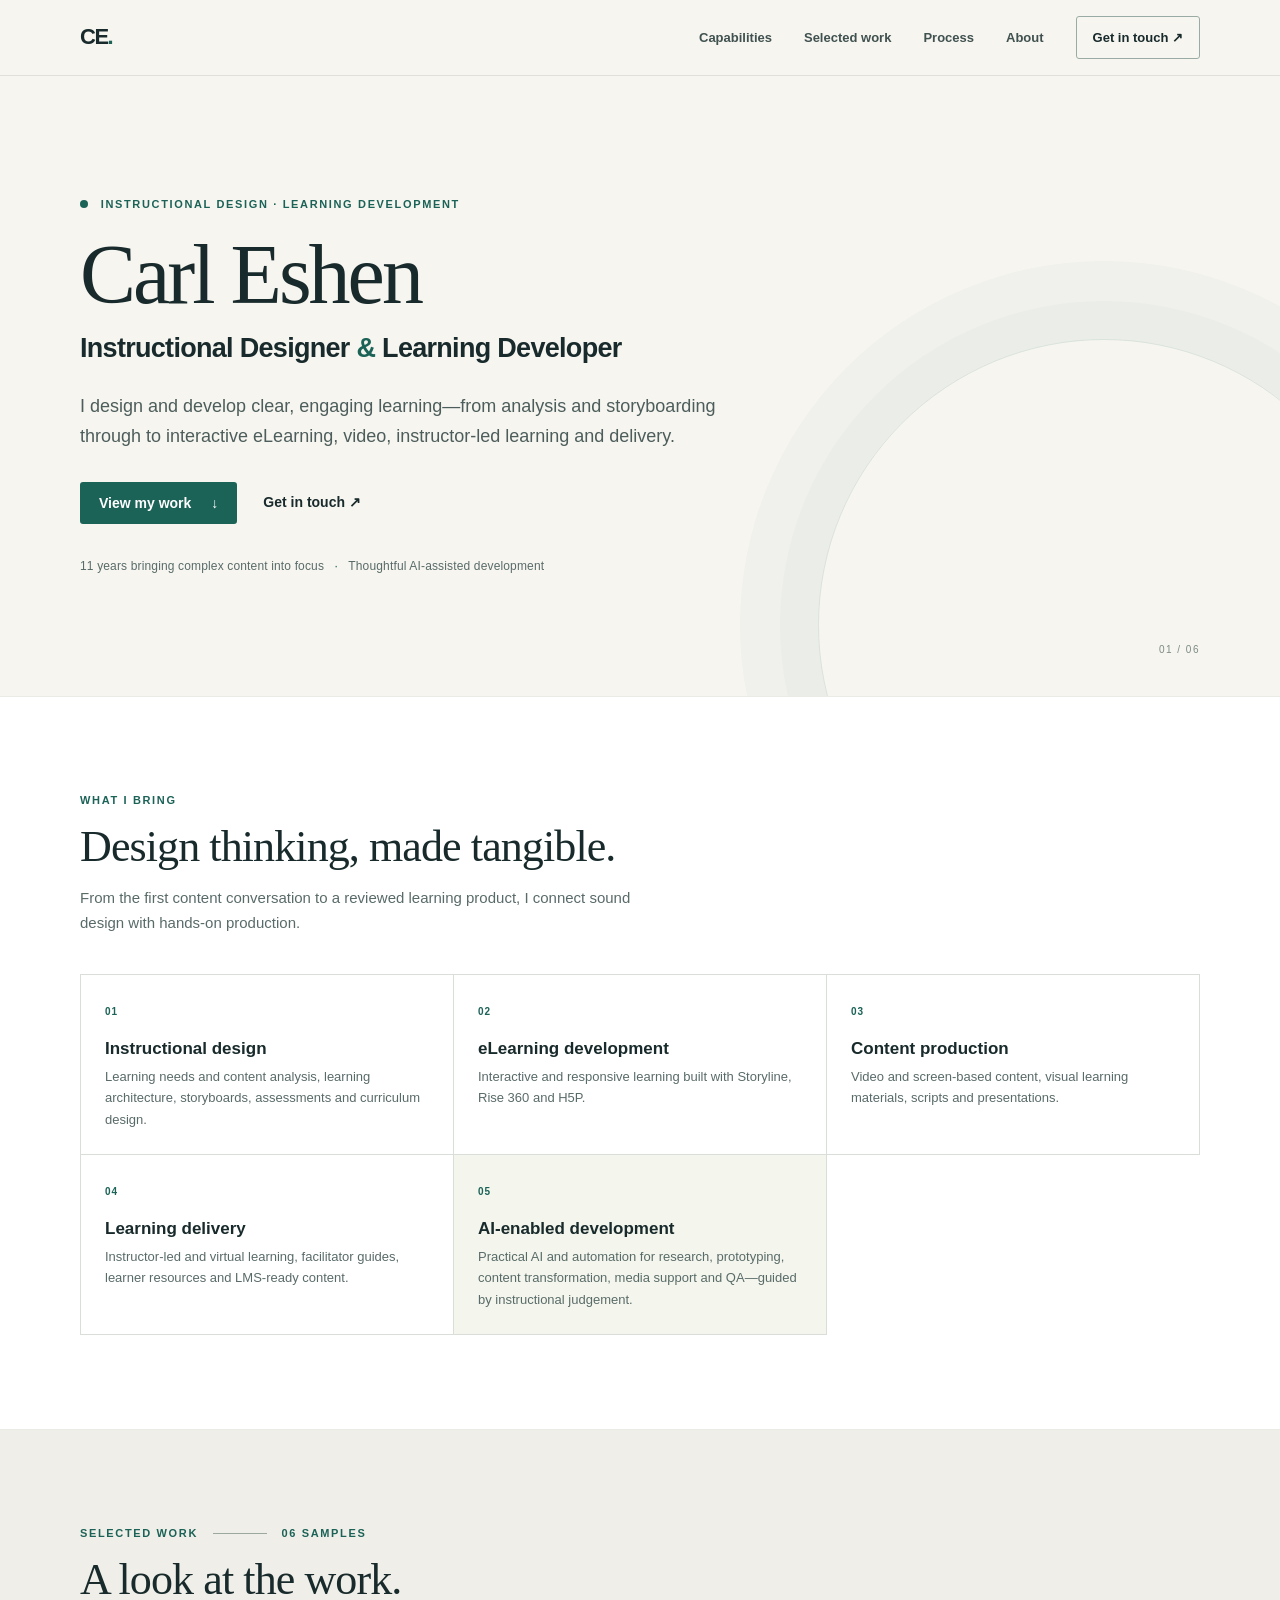
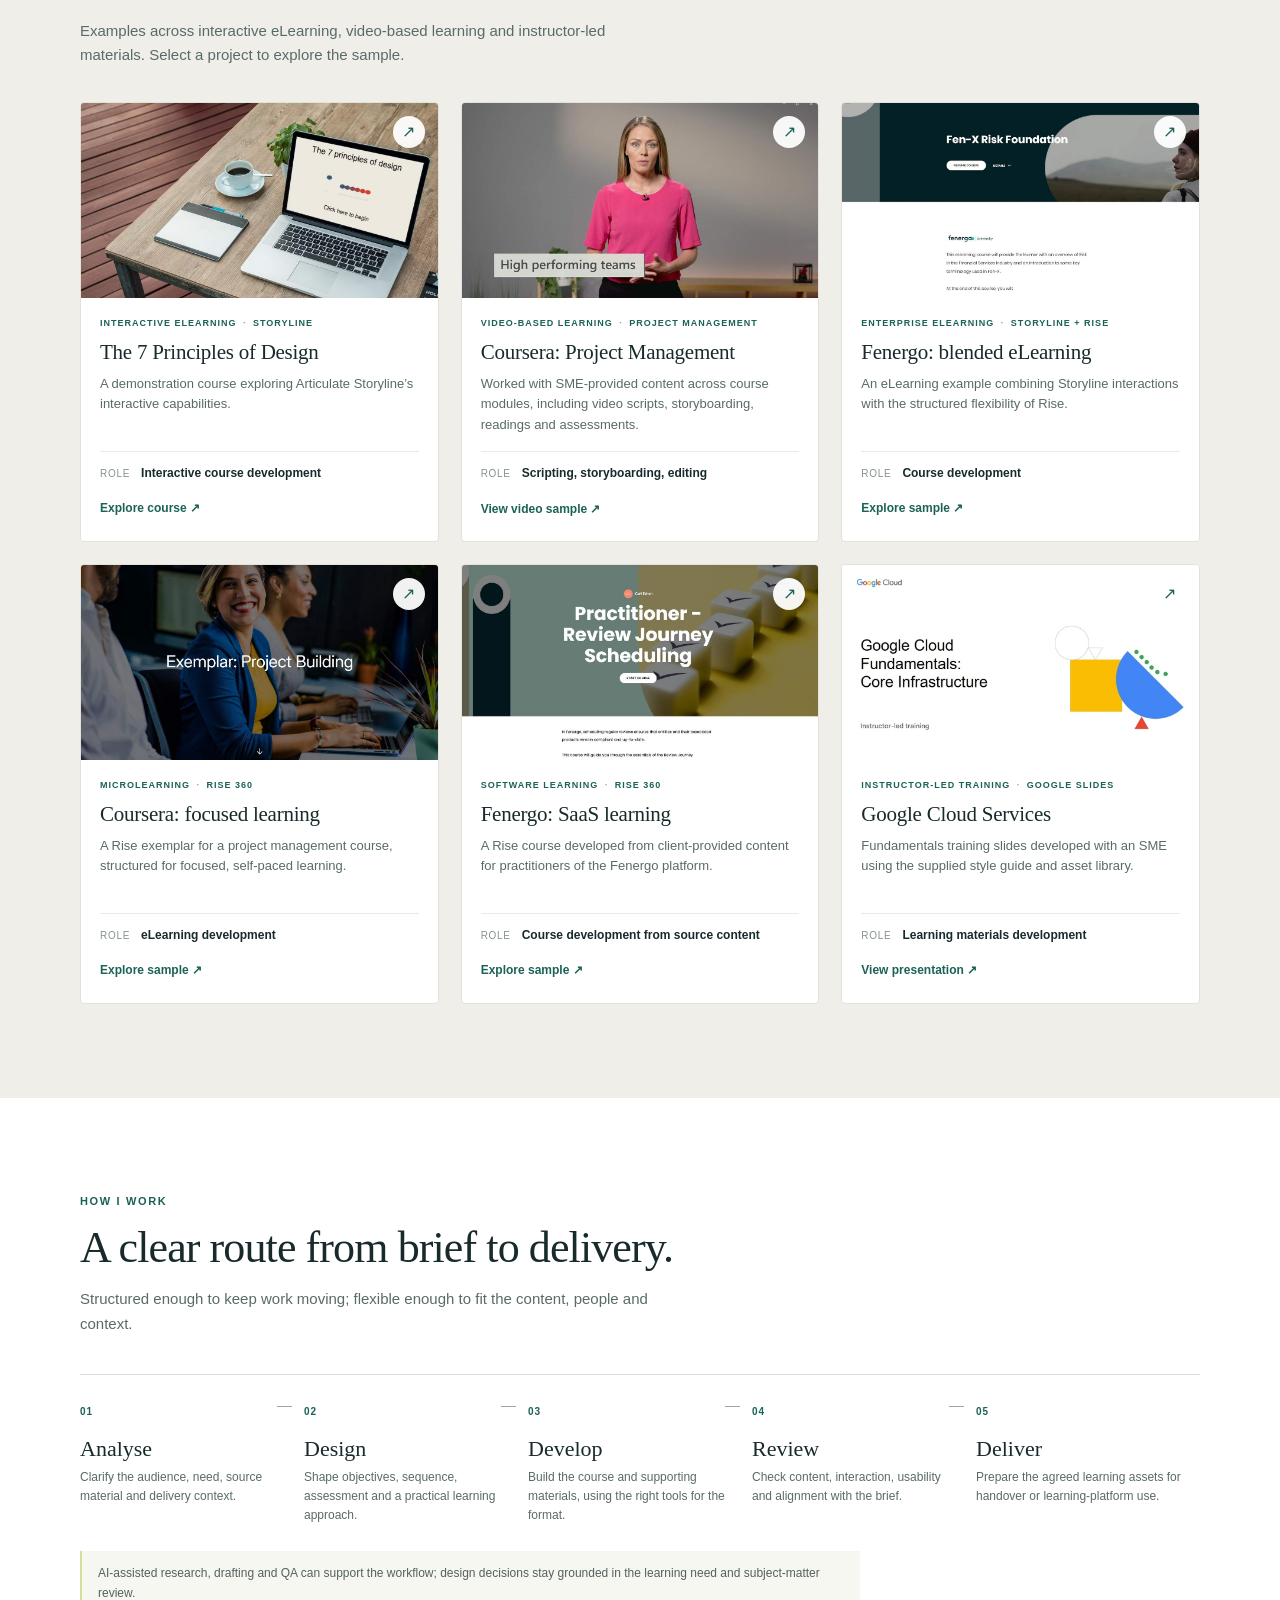
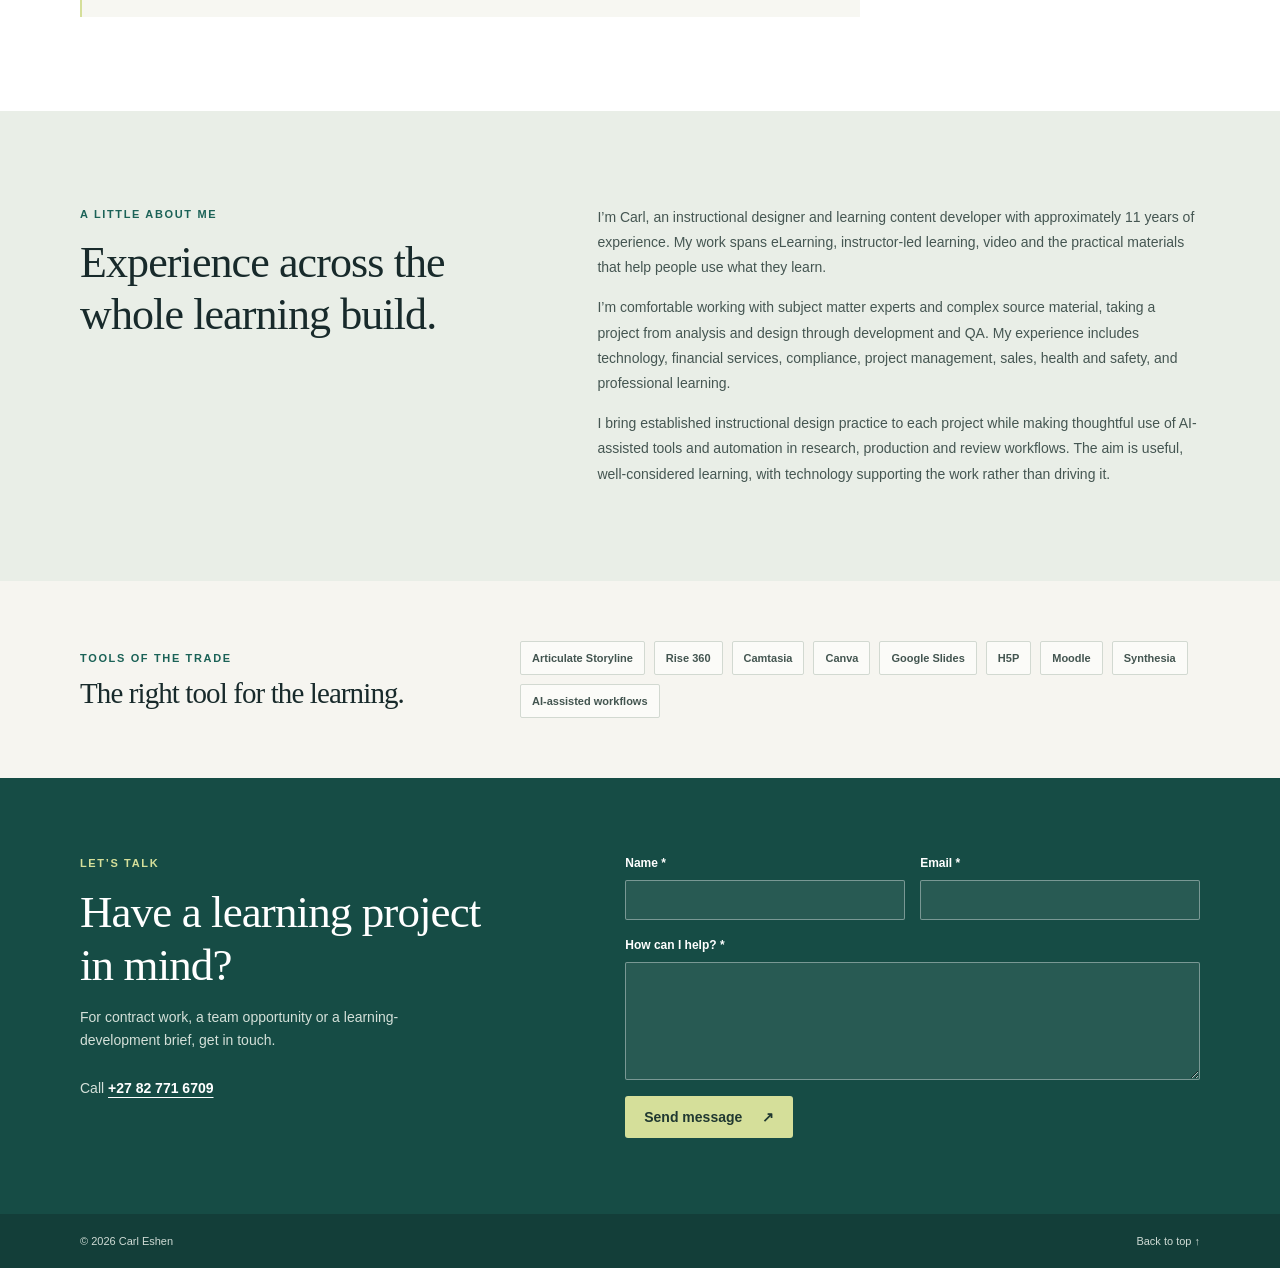
==== commit a60f8c29: "Redesign instructional design portfolio" ====
--- a/index.html
+++ b/index.html
@@ -1,224 +1,61 @@
-<!DOCTYPE HTML>
-<!--
-	Big Picture by HTML5 UP
-	html5up.net | @ajlkn
-	Free for personal and commercial use under the CCA 3.0 license (html5up.net/license)
--->
-<html>
-	<head>
-		<title>Carl Eshen</title>
-		<meta charset="utf-8" />
-		<meta name="viewport" content="width=device-width, initial-scale=1, user-scalable=no" />
-		<link rel="stylesheet" href="assets/css/main.css" />
-		<noscript><link rel="stylesheet" href="assets/css/noscript.css" /></noscript>
-	</head>
-	<body class="is-preload">
-
-		<!-- Header -->
-			<header id="header">
-				<h1>Carl Eshen</h1>
-				<nav>
-					<ul>
-						<li><a href="#intro">Intro</a></li>
-						<li><a href="#one">What I Do</a></li>
-						<li><a href="#two">Who I Am</a></li>
-						<li><a href="#work">My Work</a></li>
-						<li><a href="#contact">Contact</a></li>
-					</ul>
-				</nav>
-			</header>
-
-		<!-- Intro -->
-<section id="intro" class="main style1 dark fullscreen">
-  <!-- Background video -->
-  <div class="video-bg" aria-hidden="true">
-    <video autoplay muted loop playsinline preload="metadata">
-      <source src="one.mp4" type="video/mp4">
-      <!-- Fallback text if video cannot play -->
-    </video>
-  </div>
-
-  <!-- Dark overlay to keep text readable -->
-  <div class="video-scrim"></div>
-
-  <div class="content">
-    <header>
-      <h2><br><br><br><br>Hey there.</h2>
-    </header>
-    <p><strong> Welcome, I’m glad you stopped by. This is where I share the projects and ideas that drive my work.
-      Take a look around, see what catches your eye, and get a feel for how I approach design and learning.</p>
-    <footer>
-      <a href="#one" class="button style2 down">More</a>
-    </footer>
-  </div>
-</section>
-
-
-		<!-- One -->
-			<section id="one" class="main style2 right dark fullscreen">
-  <!-- Background video -->
-  <div class="video-bg">
-    <video autoplay muted loop playsinline preload="metadata">
-      <source src="two.mp4" type="video/mp4" />
-      <!-- If the video cannot play, the CSS background image still shows -->
-    </video>
-  </div>
-
-  <div class="content box style2">
-    <header>
-      <h2>What I Do</h2>
-    </header>
-    <p>I create digital learning experiences that stick. 
-      From full-scale online courses to bite-size training modules, I design and build content 
-      that makes complex ideas easy to grasp and hard to forget. 
-      Whether it’s project management, marketing, or custom company training, I turn subject matter into clear, 
-      engaging learning that gets real results.</p>
-  </div>
-
-  <a href="#two" class="button style2 down anchored">Next</a>
-</section>
-
-		<!-- Two -->
-			<section id="two" class="main style2 left dark fullscreen">
-				<div class="content box style2">
-					<header>
-						<h2>Who I Am</h2>
-					</header>
-					<p>I’m Carl, an instructional designer who loves turning tricky concepts into clear, useful learning. 
-						I blend strategy, creativity, and solid instructional design to make content that connects with real people. 
-						Whether I’m building a full certification program or a quick skill booster, I keep things practical, engaging, and results driven.</p>
-				</div>
-				<a href="#work" class="button style2 down anchored">Next</a>
-			</section>
-
-		<!-- Work -->
-			<section id="work" class="main style3 primary">
-				<div class="content">
-					<header>
-						<h2>My Work</h2>
-						<p>This is where the ideas turn into finished work. 
-							Each project shows how I plan, script, and storyboard content, then design and build learning that delivers real impact. 
-							Browse the samples to see the range from instructor-led sessions and full online programs to focused micro-modules, all built for clarity, engagement, and measurable results.</p>
-					</header>
-
-					<!-- Gallery  -->
-						<div class="gallery">
-<article class="from-left">
-  <a href="images/fulls/01.jpg" class="image fit"
-     data-title="The 7 principles of design"
-     data-desc="This course was developed to demonstrate the interactive capabilities and functionality of Articulate Storyline."
-     data-url="https://carleshen.github.io/Carl-Eshen/story_html5.html">
-    <img src="images/thumbs/01.jpg" alt="">
-  </a>
-</article>
-
-<article class="from-right">
-  <a href="images/fulls/02.jpg" class="image fit"
-     data-title="Coursera - Video-based Learning"
-     data-desc="
-Part of a video-based Coursera course on Project management. I worked with SME-provided content to write video scripts and edited the readings and assessments across multiple modules. I scripted and storyboarded this video."
-     data-url="https://vimeo.com/1075372197/9c1e413686?ts=0&share=copy">
-    <img src="images/thumbs/02.jpg" alt="">
-  </a>
-</article>
-
-<article class="from-left">
-  <a href="images/fulls/03.jpg" class="image fit"
-     data-title="Fenergo - eLearning"
-     data-desc="This eLearning course developed for an earlier Fenergo project, combines the interactive capabilities of Articulate Storyline with the structured flexibility of Rise to deliver a cohesive learning experience."
-     data-url="https://360.articulate.com/review/content/afb75fa5-c596-4e59-8173-07edc0e4ff03/review">
-    <img src="images/thumbs/03.jpg" title="Air Lounge" alt="">
-  </a>
-</article>
-
-<article class="from-right">
-  <a href="images/fulls/04.jpg" class="image fit"
-     data-title="Coursera- eLearning"
-     data-desc="This exemplar for a Coursera project management course was developed using Articulate Rise. It leverages a microlearning approach to support focused, self-paced learning."
-     data-url="https://360.articulate.com/review/content/c4a182f8-484e-4889-a451-d63947f59e01/review">
-    <img src="images/thumbs/04.jpg" title="Carry on" alt="">
-  </a>
-</article>
-
-<article class="from-left">
-  <a href="images/fulls/05.jpg" class="image fit"
-     data-title="Fenergo - eLearning"
-     data-desc="I developed an eLearning course in Articulate Rise based on client-provided content for practitioners of the Fenergo SaaS platform."
-     data-url="https://360.articulate.com/review/content/a31b3acd-c9ce-45d6-816f-4b6bd6196fac/review">
-    <img src="images/thumbs/05.jpg" title="The sparkling shell" alt="">
-  </a>
-</article>
-
-<article class="from-right">
-  <a href="images/fulls/06.jpg" class="image fit"
-     data-title="Google Cloud Services - Instructor-led training"
-     data-desc="These slides form part of the instructor lead training Google used for their fundamentals training. This was developed in collaboration with an SME using Google's style guide and asset library."
-     data-url="https://docs.google.com/presentation/d/1yodwYpnKjFsTDWq0IciB-Mn4ZdcBLhrsSH3aqH66pzY/edit?usp=sharing">
-    <img src="images/thumbs/06.jpg" title="Bent IX" alt="">
-  </a>
-</article>
-</section>
-
-
-		<!-- Contact -->
-			<section id="contact" class="main style3 secondary">
-				<div class="content">
-					<header>
-						<h2>Say Hello.</h2>
-						<p>Please feel free to reach out to me at any time<br> Give me a call on: +27 82 771 6709</p><br> Or pop me a message below.
-					</header>
-					<div class="box">
-						<form id="contact-form" action="https://formspree.io/f/mblzowwe" method="POST">
-  <div class="fields">
-    <div class="field half">
-      <input type="text" name="name" placeholder="Name" required />
-    </div>
-    <div class="field half">
-      <!-- Keep the name "email" so replies go to the sender -->
-      <input type="email" name="email" placeholder="Email" required />
-    </div>
-    <div class="field">
-      <textarea name="message" placeholder="Message" rows="6" required></textarea>
-    </div>
-  </div>
-
-  <!-- Honeypot (simple spam trap) -->
-  <input type="text" name="_gotcha" tabindex="-1" autocomplete="off" style="display:none">
-
-  <!-- Optional: add a static subject for the email you receive -->
-  <input type="hidden" name="subject" value="New message from your portfolio">
-
-  <ul class="actions special">
-    <li><button type="submit" class="button">Send Message</button></li>
-  </ul>
-
-  <!-- Status message area -->
-  <p id="form-status" role="status" aria-live="polite" style="margin-top:0.75rem;"></p>
-</form>
-					</div>
-				</div>
-			</section>
-
-		<!-- Footer -->
-			<footer id="footer">
-
-
-				<!-- Menu -->
-					<ul class="menu">
-						<li>&copy; Carl Eshen</li>
-					</ul>
-
-			</footer>
-
-		<!-- Scripts -->
-			<script src="assets/js/jquery.min.js"></script>
-			<script src="assets/js/jquery.poptrox.min.js"></script>
-			<script src="assets/js/jquery.scrolly.min.js"></script>
-			<script src="assets/js/jquery.scrollex.min.js"></script>
-			<script src="assets/js/browser.min.js"></script>
-			<script src="assets/js/breakpoints.min.js"></script>
-			<script src="assets/js/util.js"></script>
-			<script src="assets/js/main.js"></script>
-
-	</body>
-</html>+<!doctype html>
+<html lang="en">
+<head>
+  <meta charset="utf-8">
+  <meta name="viewport" content="width=device-width, initial-scale=1">
+  <meta name="description" content="Carl Eshen is an experienced Instructional Designer and Learning Developer creating eLearning, instructor-led, video and AI-assisted learning solutions.">
+  <meta name="theme-color" content="#f6f5f0">
+  <meta property="og:type" content="website">
+  <meta property="og:title" content="Carl Eshen | Instructional Designer & Learning Developer">
+  <meta property="og:description" content="Learning design, hands-on development and thoughtful modern production workflows.">
+  <meta property="og:url" content="https://carleshen.github.io/Carlwebsite/">
+  <title>Carl Eshen | Instructional Designer &amp; Learning Developer</title>
+  <link rel="stylesheet" href="assets/css/portfolio.css">
+</head>
+<body>
+  <a class="skip-link" href="#main">Skip to content</a>
+  <header class="site-header"><div class="wrap nav-wrap"><a class="wordmark" href="#home" aria-label="Carl Eshen, home">CE<span>.</span></a>
+    <nav aria-label="Main navigation"><a href="#capabilities">Capabilities</a><a href="#work">Selected work</a><a href="#process">Process</a><a href="#about">About</a><a class="nav-contact" href="#contact">Get in touch <span aria-hidden="true">↗</span></a></nav>
+  </div></header>
+  <main id="main">
+    <section class="hero" id="home" aria-labelledby="hero-title"><div class="wrap hero-inner">
+      <p class="eyebrow"><span class="eyebrow-mark" aria-hidden="true"></span> INSTRUCTIONAL DESIGN · LEARNING DEVELOPMENT</p>
+      <h1 id="hero-title">Carl Eshen</h1><p class="hero-role">Instructional Designer <span>&amp;</span> Learning Developer</p>
+      <p class="hero-copy">I design and develop clear, engaging learning—from analysis and storyboarding through to interactive eLearning, video, instructor-led learning and delivery.</p>
+      <div class="hero-actions"><a class="button button-primary" href="#work">View my work <span aria-hidden="true">↓</span></a><a class="text-link" href="#contact">Get in touch <span aria-hidden="true">↗</span></a></div>
+      <p class="hero-note">11 years bringing complex content into focus <span aria-hidden="true">·</span> Thoughtful AI-assisted development</p>
+    </div><div class="hero-index" aria-hidden="true">01 / 06</div></section>
+    <section class="section capabilities" id="capabilities" aria-labelledby="capabilities-title"><div class="wrap">
+      <div class="section-heading"><p class="eyebrow">WHAT I BRING</p><h2 id="capabilities-title">Design thinking, made tangible.</h2><p>From the first content conversation to a reviewed learning product, I connect sound design with hands-on production.</p></div>
+      <div class="cap-grid">
+        <article class="cap-card"><span class="cap-number">01</span><h3>Instructional design</h3><p>Learning needs and content analysis, learning architecture, storyboards, assessments and curriculum design.</p></article>
+        <article class="cap-card"><span class="cap-number">02</span><h3>eLearning development</h3><p>Interactive and responsive learning built with Storyline, Rise 360 and H5P.</p></article>
+        <article class="cap-card"><span class="cap-number">03</span><h3>Content production</h3><p>Video and screen-based content, visual learning materials, scripts and presentations.</p></article>
+        <article class="cap-card"><span class="cap-number">04</span><h3>Learning delivery</h3><p>Instructor-led and virtual learning, facilitator guides, learner resources and LMS-ready content.</p></article>
+        <article class="cap-card cap-ai"><span class="cap-number">05</span><h3>AI-enabled development</h3><p>Practical AI and automation for research, prototyping, content transformation, media support and QA—guided by instructional judgement.</p></article>
+      </div>
+    </div></section>
+    <section class="section work-section" id="work" aria-labelledby="work-title"><div class="wrap">
+      <div class="section-heading work-heading"><p class="eyebrow">SELECTED WORK <span class="heading-rule" aria-hidden="true"></span> 06 SAMPLES</p><h2 id="work-title">A look at the work.</h2><p>Examples across interactive eLearning, video-based learning and instructor-led materials. Select a project to explore the sample.</p></div>
+      <div class="project-grid">
+        <article class="project-card"><a class="project-image" href="https://carleshen.github.io/Carl-Eshen/story_html5.html" target="_blank" rel="noopener noreferrer" aria-label="Explore The 7 Principles of Design interactive course (opens in a new tab)"><img src="images/thumbs/01.jpg" alt="Preview image for The 7 Principles of Design interactive eLearning course" width="320" height="220" loading="lazy"><span class="image-arrow" aria-hidden="true">↗</span></a><div class="project-body"><p class="project-type">INTERACTIVE ELEARNING <span>·</span> STORYLINE</p><h3>The 7 Principles of Design</h3><p>A demonstration course exploring Articulate Storyline’s interactive capabilities.</p><div class="project-meta"><span>Role</span><p>Interactive course development</p></div><a class="project-link" href="https://carleshen.github.io/Carl-Eshen/story_html5.html" target="_blank" rel="noopener noreferrer">Explore course <span aria-hidden="true">↗</span></a></div></article>
+        <article class="project-card"><a class="project-image" href="https://vimeo.com/1075372197/9c1e413686?ts=0&amp;share=copy" target="_blank" rel="noopener noreferrer" aria-label="View Coursera project management video sample (opens in a new tab)"><img src="images/thumbs/02.jpg" alt="Preview image for a video-based project management learning sample" width="320" height="220" loading="lazy"><span class="image-arrow" aria-hidden="true">↗</span></a><div class="project-body"><p class="project-type">VIDEO-BASED LEARNING <span>·</span> PROJECT MANAGEMENT</p><h3>Coursera: Project Management</h3><p>Worked with SME-provided content across course modules, including video scripts, storyboarding, readings and assessments.</p><div class="project-meta"><span>Role</span><p>Scripting, storyboarding, editing</p></div><a class="project-link" href="https://vimeo.com/1075372197/9c1e413686?ts=0&amp;share=copy" target="_blank" rel="noopener noreferrer">View video sample <span aria-hidden="true">↗</span></a></div></article>
+        <article class="project-card"><a class="project-image" href="https://360.articulate.com/review/content/afb75fa5-c596-4e59-8173-07edc0e4ff03/review" target="_blank" rel="noopener noreferrer" aria-label="Explore Fenergo eLearning sample (opens in a new tab)"><img src="images/thumbs/03.jpg" alt="Preview image for a Fenergo eLearning sample" width="320" height="220" loading="lazy"><span class="image-arrow" aria-hidden="true">↗</span></a><div class="project-body"><p class="project-type">ENTERPRISE ELEARNING <span>·</span> STORYLINE + RISE</p><h3>Fenergo: blended eLearning</h3><p>An eLearning example combining Storyline interactions with the structured flexibility of Rise.</p><div class="project-meta"><span>Role</span><p>Course development</p></div><a class="project-link" href="https://360.articulate.com/review/content/afb75fa5-c596-4e59-8173-07edc0e4ff03/review" target="_blank" rel="noopener noreferrer">Explore sample <span aria-hidden="true">↗</span></a></div></article>
+        <article class="project-card"><a class="project-image" href="https://360.articulate.com/review/content/c4a182f8-484e-4889-a451-d63947f59e01/review" target="_blank" rel="noopener noreferrer" aria-label="Explore Coursera microlearning sample (opens in a new tab)"><img src="images/thumbs/04.jpg" alt="Preview image for a Rise-based project management microlearning sample" width="320" height="220" loading="lazy"><span class="image-arrow" aria-hidden="true">↗</span></a><div class="project-body"><p class="project-type">MICROLEARNING <span>·</span> RISE 360</p><h3>Coursera: focused learning</h3><p>A Rise exemplar for a project management course, structured for focused, self-paced learning.</p><div class="project-meta"><span>Role</span><p>eLearning development</p></div><a class="project-link" href="https://360.articulate.com/review/content/c4a182f8-484e-4889-a451-d63947f59e01/review" target="_blank" rel="noopener noreferrer">Explore sample <span aria-hidden="true">↗</span></a></div></article>
+        <article class="project-card"><a class="project-image" href="https://360.articulate.com/review/content/a31b3acd-c9ce-45d6-816f-4b6bd6196fac/review" target="_blank" rel="noopener noreferrer" aria-label="Explore Fenergo SaaS learning sample (opens in a new tab)"><img src="images/thumbs/05.jpg" alt="Preview image for an Articulate Rise course for Fenergo SaaS practitioners" width="320" height="220" loading="lazy"><span class="image-arrow" aria-hidden="true">↗</span></a><div class="project-body"><p class="project-type">SOFTWARE LEARNING <span>·</span> RISE 360</p><h3>Fenergo: SaaS learning</h3><p>A Rise course developed from client-provided content for practitioners of the Fenergo platform.</p><div class="project-meta"><span>Role</span><p>Course development from source content</p></div><a class="project-link" href="https://360.articulate.com/review/content/a31b3acd-c9ce-45d6-816f-4b6bd6196fac/review" target="_blank" rel="noopener noreferrer">Explore sample <span aria-hidden="true">↗</span></a></div></article>
+        <article class="project-card"><a class="project-image" href="https://docs.google.com/presentation/d/1yodwYpnKjFsTDWq0IciB-Mn4ZdcBLhrsSH3aqH66pzY/edit?usp=sharing" target="_blank" rel="noopener noreferrer" aria-label="View Google Cloud Services instructor-led training slides (opens in a new tab)"><img src="images/thumbs/06.jpg" alt="Preview image for Google Cloud Services instructor-led training slides" width="320" height="220" loading="lazy"><span class="image-arrow" aria-hidden="true">↗</span></a><div class="project-body"><p class="project-type">INSTRUCTOR-LED TRAINING <span>·</span> GOOGLE SLIDES</p><h3>Google Cloud Services</h3><p>Fundamentals training slides developed with an SME using the supplied style guide and asset library.</p><div class="project-meta"><span>Role</span><p>Learning materials development</p></div><a class="project-link" href="https://docs.google.com/presentation/d/1yodwYpnKjFsTDWq0IciB-Mn4ZdcBLhrsSH3aqH66pzY/edit?usp=sharing" target="_blank" rel="noopener noreferrer">View presentation <span aria-hidden="true">↗</span></a></div></article>
+      </div>
+    </div></section>
+    <section class="section process-section" id="process" aria-labelledby="process-title"><div class="wrap"><div class="section-heading"><p class="eyebrow">HOW I WORK</p><h2 id="process-title">A clear route from brief to delivery.</h2><p>Structured enough to keep work moving; flexible enough to fit the content, people and context.</p></div>
+      <ol class="process-list"><li><span class="process-no">01</span><h3>Analyse</h3><p>Clarify the audience, need, source material and delivery context.</p></li><li><span class="process-no">02</span><h3>Design</h3><p>Shape objectives, sequence, assessment and a practical learning approach.</p></li><li><span class="process-no">03</span><h3>Develop</h3><p>Build the course and supporting materials, using the right tools for the format.</p></li><li><span class="process-no">04</span><h3>Review</h3><p>Check content, interaction, usability and alignment with the brief.</p></li><li><span class="process-no">05</span><h3>Deliver</h3><p>Prepare the agreed learning assets for handover or learning-platform use.</p></li></ol>
+      <p class="process-note">AI-assisted research, drafting and QA can support the workflow; design decisions stay grounded in the learning need and subject-matter review.</p>
+    </div></section>
+    <section class="section about-section" id="about" aria-labelledby="about-title"><div class="wrap about-layout"><div><p class="eyebrow">A LITTLE ABOUT ME</p><h2 id="about-title">Experience across the whole learning build.</h2></div><div class="about-copy"><p>I’m Carl, an instructional designer and learning content developer with approximately 11 years of experience. My work spans eLearning, instructor-led learning, video and the practical materials that help people use what they learn.</p><p>I’m comfortable working with subject matter experts and complex source material, taking a project from analysis and design through development and QA. My experience includes technology, financial services, compliance, project management, sales, health and safety, and professional learning.</p><p>I bring established instructional design practice to each project while making thoughtful use of AI-assisted tools and automation in research, production and review workflows. The aim is useful, well-considered learning, with technology supporting the work rather than driving it.</p></div></div></section>
+    <section class="section tools-section" aria-labelledby="tools-title"><div class="wrap tools-wrap"><div class="tools-intro"><p class="eyebrow">TOOLS OF THE TRADE</p><h2 id="tools-title">The right tool for the learning.</h2></div><ul class="tools-list"><li>Articulate Storyline</li><li>Rise 360</li><li>Camtasia</li><li>Canva</li><li>Google Slides</li><li>H5P</li><li>Moodle</li><li>Synthesia</li><li>AI-assisted workflows</li></ul></div></section>
+    <section class="contact-section" id="contact" aria-labelledby="contact-title"><div class="wrap contact-layout"><div class="contact-copy"><p class="eyebrow">LET’S TALK</p><h2 id="contact-title">Have a learning project in mind?</h2><p>For contract work, a team opportunity or a learning-development brief, get in touch.</p><p class="phone-line">Call <a href="tel:+27827716709">+27 82 771 6709</a></p></div>
+      <form class="contact-form" action="https://formspree.io/f/mblzowwe" method="post"><div class="form-row"><div class="form-field"><label for="contact-name">Name <span aria-hidden="true">*</span></label><input id="contact-name" name="name" type="text" autocomplete="name" required></div><div class="form-field"><label for="contact-email">Email <span aria-hidden="true">*</span></label><input id="contact-email" name="email" type="email" autocomplete="email" required></div></div><div class="form-field"><label for="contact-message">How can I help? <span aria-hidden="true">*</span></label><textarea id="contact-message" name="message" rows="5" required></textarea></div><input type="text" name="_gotcha" class="honeypot" tabindex="-1" autocomplete="off" aria-hidden="true"><input type="hidden" name="subject" value="New message from your portfolio"><button class="button button-light" type="submit">Send message <span aria-hidden="true">↗</span></button></form>
+    </div></section>
+  </main>
+  <footer class="site-footer"><div class="wrap footer-inner"><span>© 2026 Carl Eshen</span><a href="#home">Back to top ↑</a></div></footer>
+</body>
+</html>
--- a/assets/css/portfolio.css
+++ b/assets/css/portfolio.css
@@ -0,0 +1,6 @@
+@charset "UTF-8";
+:root{--ink:#182a2b;--muted:#596b69;--paper:#f6f5f0;--white:#fff;--line:#d9ded8;--green:#1b6257;--green-dark:#164c45;--lime:#d5df9a;--serif:Georgia,"Times New Roman",serif;--sans:Inter,"Segoe UI",Arial,sans-serif;--wrap:1120px;--ease:180ms ease}
+*{box-sizing:border-box}html{scroll-behavior:smooth;scroll-padding-top:82px}body{margin:0;background:var(--paper);color:var(--ink);font:16px/1.65 var(--sans);-webkit-font-smoothing:antialiased}a{color:inherit}img{display:block;max-width:100%}.wrap{width:min(var(--wrap),calc(100% - 48px));margin-inline:auto}.skip-link{position:absolute;top:-60px;left:16px;z-index:10;background:#fff;padding:10px 16px;color:var(--ink)}.skip-link:focus{top:12px}:focus-visible{outline:3px solid #a6c244;outline-offset:4px}.site-header{height:76px;background:rgba(246,245,240,.96);border-bottom:1px solid rgba(24,42,43,.1);position:sticky;top:0;z-index:5;backdrop-filter:blur(12px)}.nav-wrap{height:100%;display:flex;align-items:center;justify-content:space-between}.wordmark{text-decoration:none;font-weight:800;font-size:22px;letter-spacing:-1.5px}.wordmark span{color:var(--green)}nav{display:flex;align-items:center;gap:32px}nav a{text-decoration:none;color:#405150;font-size:13px;font-weight:600;transition:color var(--ease)}nav a:hover,.text-link:hover,.site-footer a:hover{color:var(--green)}nav .nav-contact{padding:10px 16px;border:1px solid #9aaba5;border-radius:3px;color:var(--ink)}nav .nav-contact:hover{background:var(--green);border-color:var(--green);color:#fff}.hero{min-height:510px;height:min(620px,calc(100svh - 76px));position:relative;display:flex;align-items:center;background:var(--paper);overflow:hidden}.hero:after{content:"";position:absolute;right:-110px;bottom:-215px;width:570px;height:570px;border:1px solid rgba(27,98,87,.13);border-radius:50%;box-shadow:0 0 0 38px rgba(27,98,87,.025),0 0 0 78px rgba(27,98,87,.025);pointer-events:none}.hero-inner{position:relative;z-index:1;padding-block:50px}.eyebrow{margin:0 0 18px;color:var(--green);font-size:11px;letter-spacing:1.65px;font-weight:750}.eyebrow-mark{display:inline-block;width:8px;height:8px;margin-right:8px;border-radius:50%;background:var(--green)}.hero h1{margin:0;font:500 clamp(54px,7vw,84px)/1.03 var(--serif);letter-spacing:-3px}.hero-role{margin:8px 0 20px;font-size:clamp(20px,2.4vw,27px);font-weight:550;letter-spacing:-.7px}.hero-role span{color:var(--green)}.hero-copy{max-width:670px;margin:0;color:#4d5d5b;font-size:18px;line-height:1.7}.hero-actions{display:flex;align-items:center;gap:26px;margin-top:30px}.button{display:inline-flex;align-items:center;justify-content:center;gap:20px;border:0;text-decoration:none;font:650 14px var(--sans);padding:13px 19px;border-radius:3px;cursor:pointer;transition:background var(--ease),transform var(--ease)}.button:hover{transform:translateY(-2px)}.button-primary{background:var(--green);color:white}.button-primary:hover{background:var(--green-dark)}.text-link{font-weight:650;font-size:14px;text-decoration:none}.hero-note{margin:33px 0 0;color:var(--muted);font-size:12px;letter-spacing:.15px}.hero-note span{padding-inline:7px;color:var(--green)}.hero-index{position:absolute;right:max(24px,calc((100vw - var(--wrap))/2));bottom:38px;color:#7e8b86;font-size:10px;letter-spacing:1.5px}.section{padding-block:94px}.section-heading{max-width:650px;margin-bottom:38px}.section-heading .eyebrow{margin-bottom:12px}.section-heading h2,.about-layout h2,.tools-intro h2,.contact-copy h2{margin:0;font:500 clamp(32px,4vw,44px)/1.18 var(--serif);letter-spacing:-.9px}.section-heading>p:last-child{max-width:590px;margin:13px 0 0;color:var(--muted);font-size:15px}.capabilities{background:#fff;border-block:1px solid #e9ebe5}.cap-grid{display:grid;grid-template-columns:repeat(3,minmax(0,1fr));border-top:1px solid var(--line);border-left:1px solid var(--line)}.cap-card{min-height:180px;padding:22px 24px;border-right:1px solid var(--line);border-bottom:1px solid var(--line);position:relative}.cap-number{color:var(--green);font-size:10px;font-weight:750;letter-spacing:1px}.cap-card h3{margin:15px 0 6px;font-size:17px;line-height:1.3}.cap-card p{margin:0;color:var(--muted);font-size:13px;line-height:1.65}.cap-ai{background:#f4f6ed}.work-section{background:#efeee8}.work-heading{margin-bottom:34px}.heading-rule{display:inline-block;width:54px;height:1px;background:#9ba8a0;vertical-align:middle;margin:0 10px}.project-grid{display:grid;grid-template-columns:repeat(3,minmax(0,1fr));gap:22px}.project-card{overflow:hidden;background:var(--white);border:1px solid #e1e2dc;border-radius:4px;transition:transform var(--ease),box-shadow var(--ease)}.project-card:hover{transform:translateY(-4px);box-shadow:0 12px 28px rgba(24,42,43,.09)}.project-image{height:195px;position:relative;display:block;overflow:hidden;background:#dedfd9}.project-image img{width:100%;height:100%;object-fit:cover;transition:transform 260ms ease}.project-card:hover .project-image img{transform:scale(1.035)}.image-arrow{position:absolute;right:13px;top:13px;display:grid;place-items:center;width:32px;height:32px;border-radius:50%;background:rgba(255,255,255,.94);color:var(--green);font-size:16px}.project-body{padding:18px 19px 20px}.project-type{margin:0 0 9px;color:var(--green);font-size:9px;letter-spacing:1px;font-weight:750}.project-type span{color:#92a09a;padding-inline:3px}.project-body h3{margin:0 0 8px;font:500 21px/1.22 var(--serif);letter-spacing:-.25px}.project-body>p:not(.project-type){min-height:62px;margin:0;color:var(--muted);font-size:13px;line-height:1.6}.project-meta{display:flex;gap:11px;align-items:baseline;margin-top:15px;padding-top:12px;border-top:1px solid #e8eae5}.project-meta span{flex:none;color:#87918d;font-size:10px;text-transform:uppercase;letter-spacing:.7px}.project-meta p{margin:0;font-size:12px;font-weight:600}.project-link{display:inline-block;margin-top:16px;color:var(--green);font-size:12px;font-weight:700;text-decoration:none}.project-link:hover{text-decoration:underline;text-underline-offset:3px}.process-section{background:#fff}.process-list{display:grid;grid-template-columns:repeat(5,minmax(0,1fr));list-style:none;margin:0;padding:0;border-top:1px solid var(--line)}.process-list li{position:relative;padding:22px 18px 0 0}.process-list li:not(:last-child):after{content:"";position:absolute;top:31px;right:12px;width:15px;height:1px;background:#98aaa1}.process-no{color:var(--green);font-size:10px;letter-spacing:1px;font-weight:750}.process-list h3{margin:12px 0 6px;font:500 22px var(--serif)}.process-list p{margin:0;color:var(--muted);font-size:12px;line-height:1.6}.process-note{max-width:780px;margin:26px 0 0;padding:13px 16px;border-left:2px solid var(--lime);background:#f7f7f2;color:#52625e;font-size:12px}.about-section{background:#e9eee7}.about-layout{display:grid;grid-template-columns:.85fr 1.15fr;gap:72px;align-items:start}.about-layout .eyebrow{margin:0 0 14px}.about-layout h2{max-width:390px}.about-copy p{margin:0 0 15px;color:#455652;font-size:14px;line-height:1.8}.about-copy p:last-child{margin-bottom:0}.tools-section{padding-block:60px;background:var(--paper)}.tools-wrap{display:grid;grid-template-columns:1fr 1.7fr;gap:40px;align-items:center}.tools-intro .eyebrow{margin-bottom:9px}.tools-intro h2{font-size:29px}.tools-list{display:flex;flex-wrap:wrap;gap:9px;list-style:none;margin:0;padding:0}.tools-list li{border:1px solid #d2d9d1;background:#fbfbf8;padding:7px 11px;color:#435550;font-size:11px;font-weight:600;border-radius:2px}.contact-section{padding-block:76px;background:var(--green-dark);color:#fff}.contact-layout{display:grid;grid-template-columns:.9fr 1.1fr;gap:75px;align-items:start}.contact-copy .eyebrow{color:var(--lime);margin-bottom:14px}.contact-copy h2{max-width:430px;font-size:clamp(34px,4vw,45px)}.contact-copy>p:not(.eyebrow){max-width:360px;color:#d4e0d9;font-size:14px}.contact-copy .phone-line{margin-top:24px}.phone-line a{color:#fff;font-weight:700;text-decoration-thickness:1px;text-underline-offset:4px}.contact-form{display:grid;gap:16px}.form-row{display:grid;grid-template-columns:1fr 1fr;gap:15px}.form-field{display:grid;gap:6px}.form-field label{font-size:12px;font-weight:650}.form-field input,.form-field textarea{width:100%;border:1px solid rgba(255,255,255,.38);border-radius:2px;background:rgba(255,255,255,.08);color:#fff;font:14px var(--sans);padding:11px 12px}.form-field textarea{resize:vertical;min-height:118px}.form-field input:focus,.form-field textarea:focus{outline:2px solid var(--lime);outline-offset:2px;border-color:transparent}.button-light{justify-self:start;background:var(--lime);color:#203831}.button-light:hover{background:#e4eabc}.honeypot{position:absolute;left:-10000px;width:1px;height:1px;overflow:hidden}.site-footer{background:#133e39;color:#cfdbd5;font-size:11px}.footer-inner{display:flex;justify-content:space-between;padding-block:18px}.site-footer a{text-decoration:none}.site-footer a:hover{color:#fff}
+@media(max-width:900px){.wrap{width:min(var(--wrap),calc(100% - 40px))}nav{gap:19px}.cap-grid{grid-template-columns:repeat(2,minmax(0,1fr))}.project-grid{grid-template-columns:repeat(2,minmax(0,1fr))}.project-image{height:210px}.process-list{grid-template-columns:repeat(5,minmax(0,1fr))}.process-list li{padding-right:12px}.process-list li:not(:last-child):after{right:4px;width:10px}.about-layout{gap:40px}.contact-layout{gap:42px}}
+@media(max-width:620px){html{scroll-padding-top:112px}.wrap{width:calc(100% - 36px)}.site-header{height:auto;min-height:72px}.nav-wrap{align-items:flex-start;flex-direction:column;padding-block:12px 10px;gap:8px}.wordmark{font-size:19px;line-height:1.1}nav{width:100%;gap:0;justify-content:space-between;overflow-x:auto;white-space:nowrap}nav a{padding:5px 6px;font-size:11px}nav .nav-contact{padding:4px 8px}.hero{height:auto;min-height:570px;max-height:calc(100svh - 105px)}.hero-inner{padding-block:55px 66px}.hero:after{right:-280px;bottom:-330px}.hero h1{font-size:59px;letter-spacing:-2px}.hero-role{max-width:330px;font-size:21px}.hero-copy{font-size:16px;max-width:480px}.hero-note{max-width:340px;line-height:1.8}.hero-index{bottom:20px}.section{padding-block:68px}.section-heading{margin-bottom:28px}.section-heading h2,.about-layout h2{font-size:35px}.cap-grid{grid-template-columns:1fr}.cap-card{min-height:auto;padding:19px 19px}.cap-card h3{margin-top:10px}.project-grid{grid-template-columns:1fr;gap:16px}.project-image{height:auto;aspect-ratio:1.55}.project-body>p:not(.project-type){min-height:0}.process-list{grid-template-columns:1fr;border-top:0;gap:0}.process-list li{display:grid;grid-template-columns:36px 1fr;column-gap:8px;padding:14px 0;border-top:1px solid var(--line)}.process-no{grid-row:span 2;padding-top:4px}.process-list h3{margin:0 0 3px}.process-list p{grid-column:2}.process-list li:after{display:none}.about-layout{grid-template-columns:1fr;gap:20px}.about-layout h2{max-width:440px}.tools-wrap{grid-template-columns:1fr;gap:22px}.contact-section{padding-block:60px}.contact-layout{grid-template-columns:1fr;gap:25px}.contact-copy h2{font-size:38px}.form-row{grid-template-columns:1fr}.footer-inner{padding-block:16px}}
+@media(prefers-reduced-motion:reduce){*,*::before,*::after{scroll-behavior:auto!important;transition:none!important;animation:none!important}}
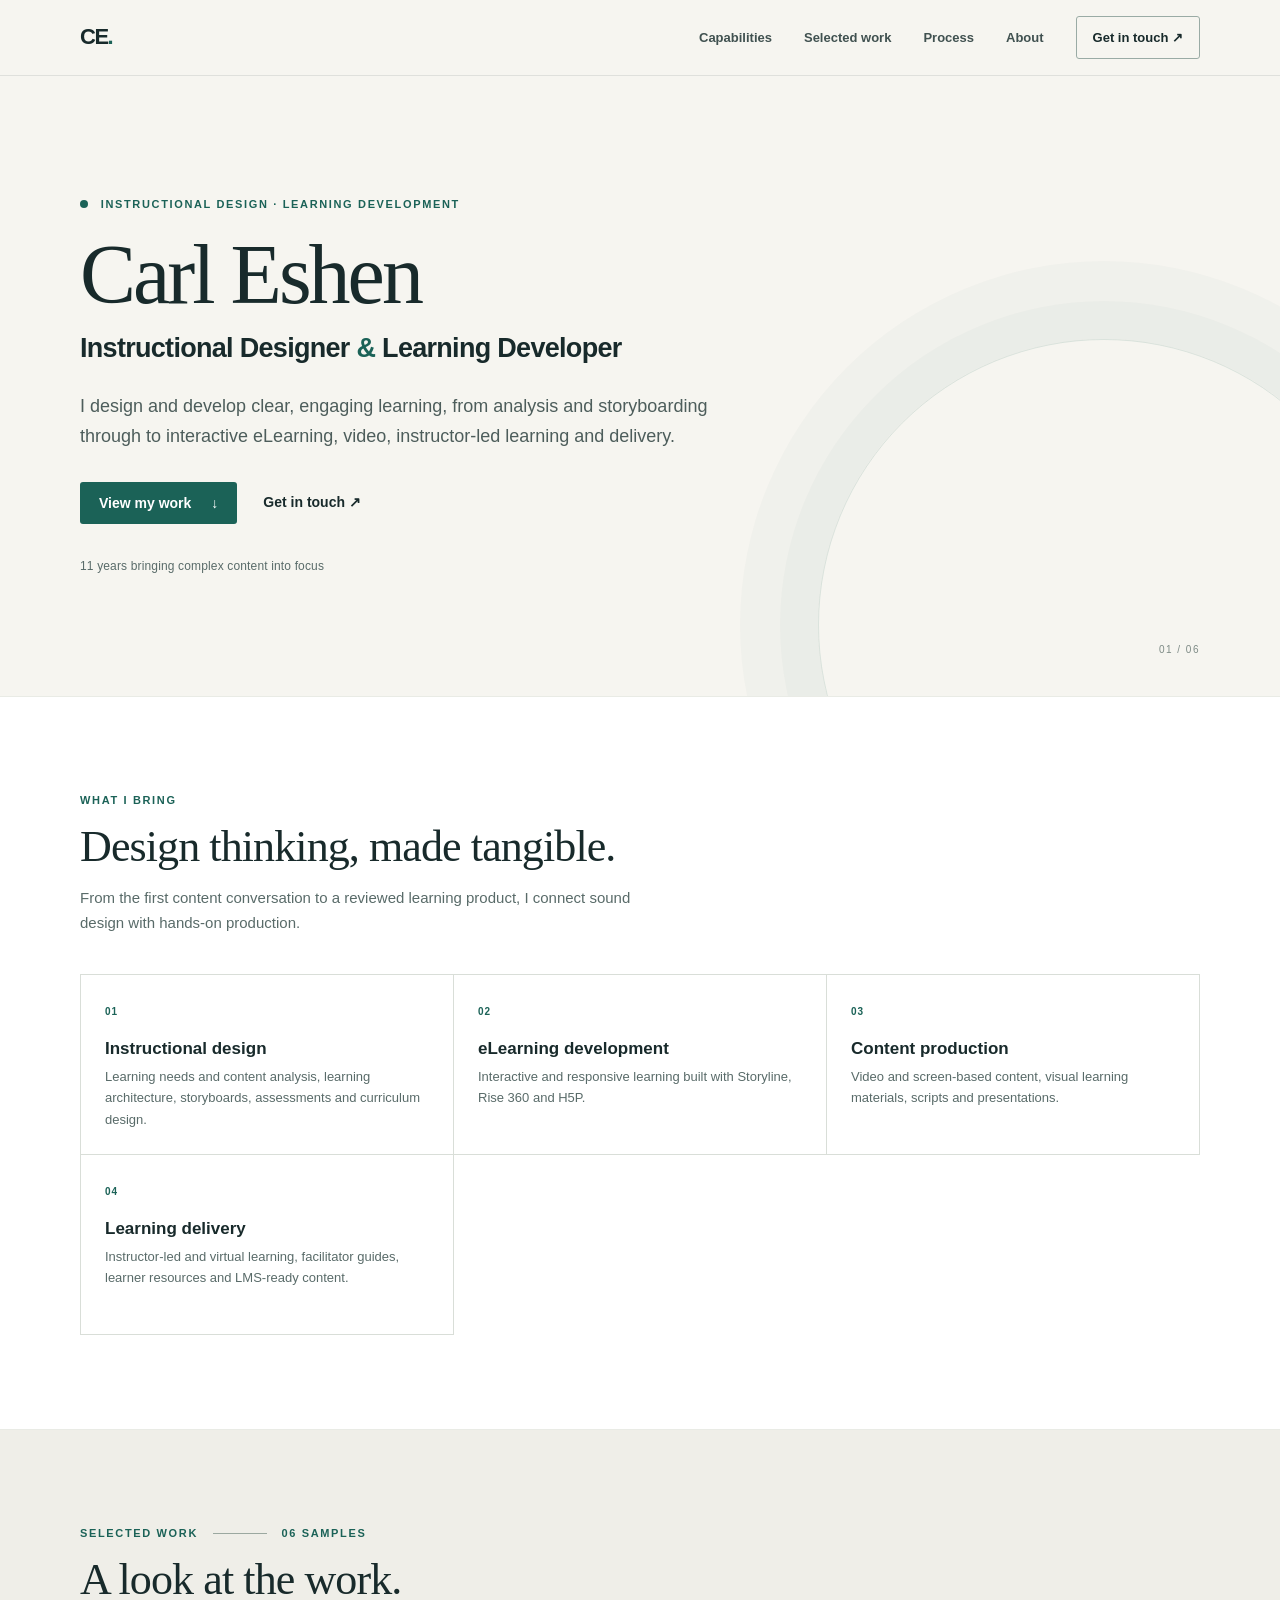
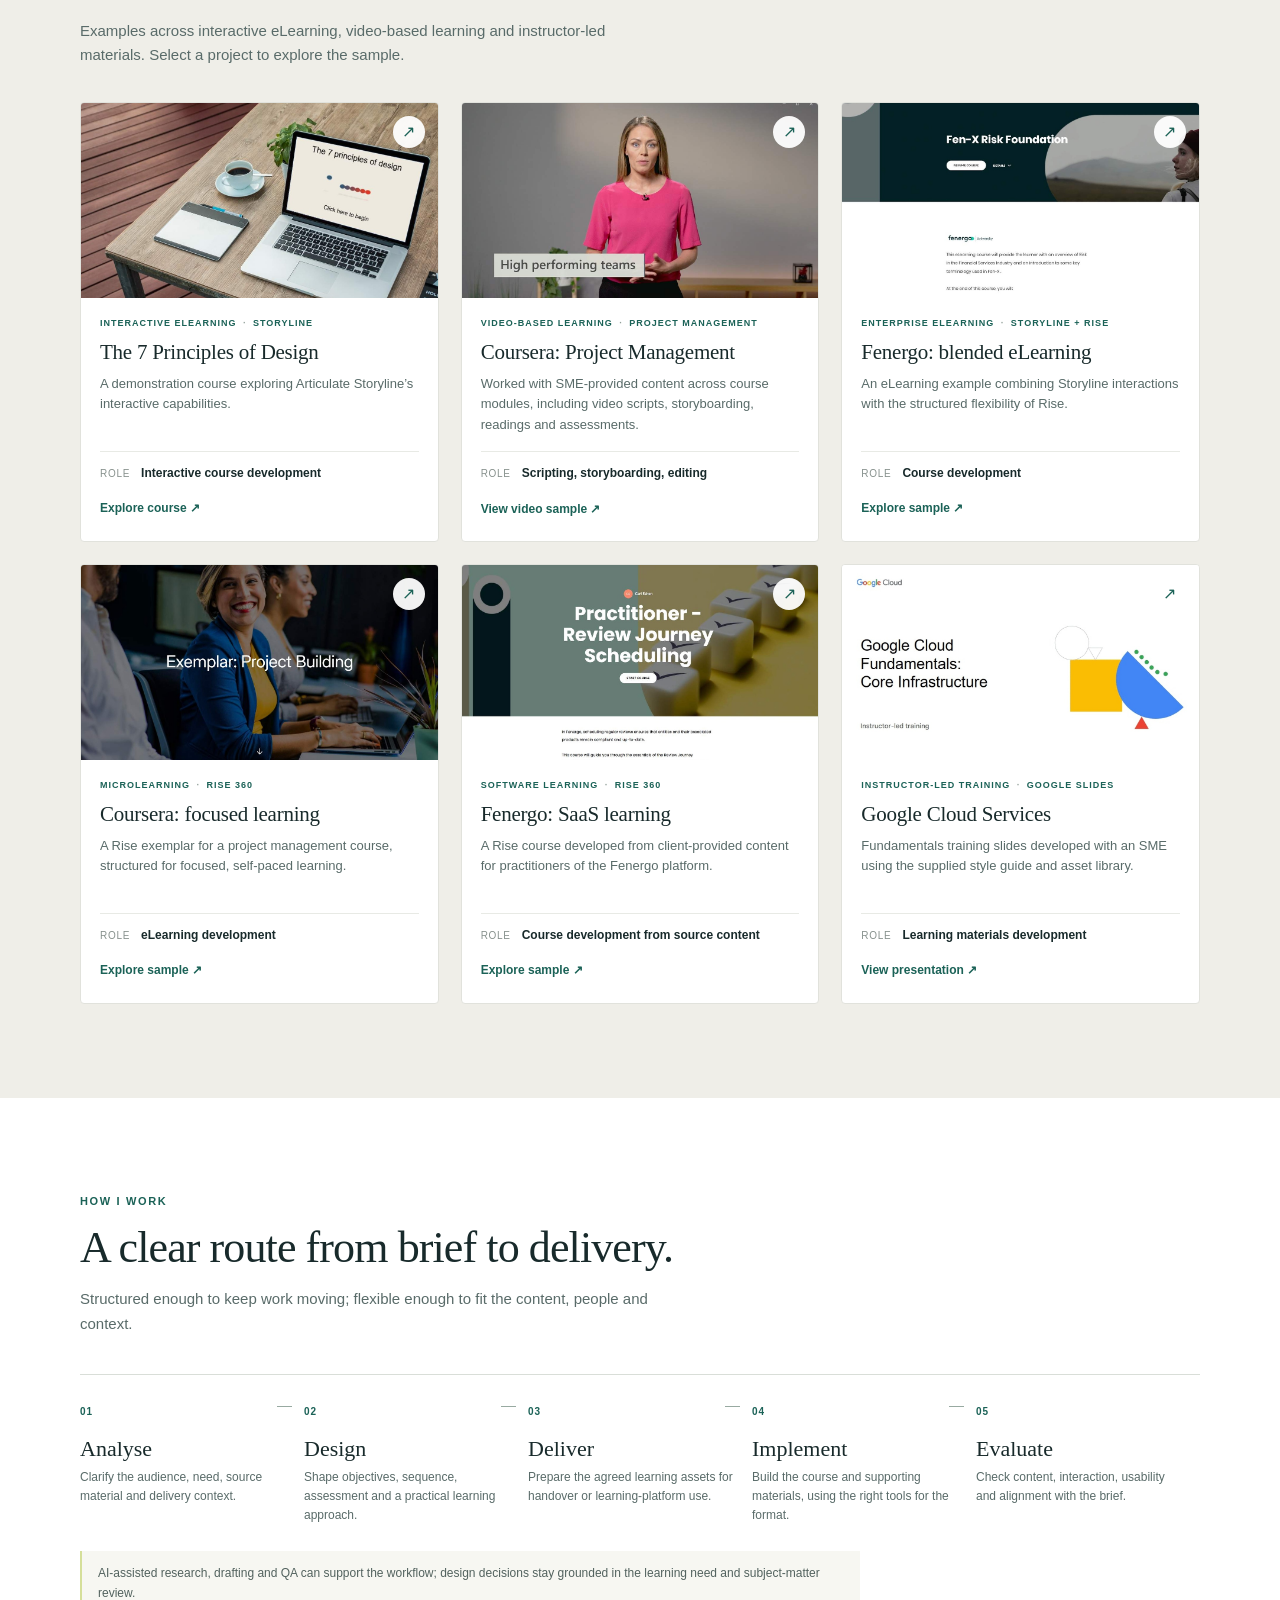
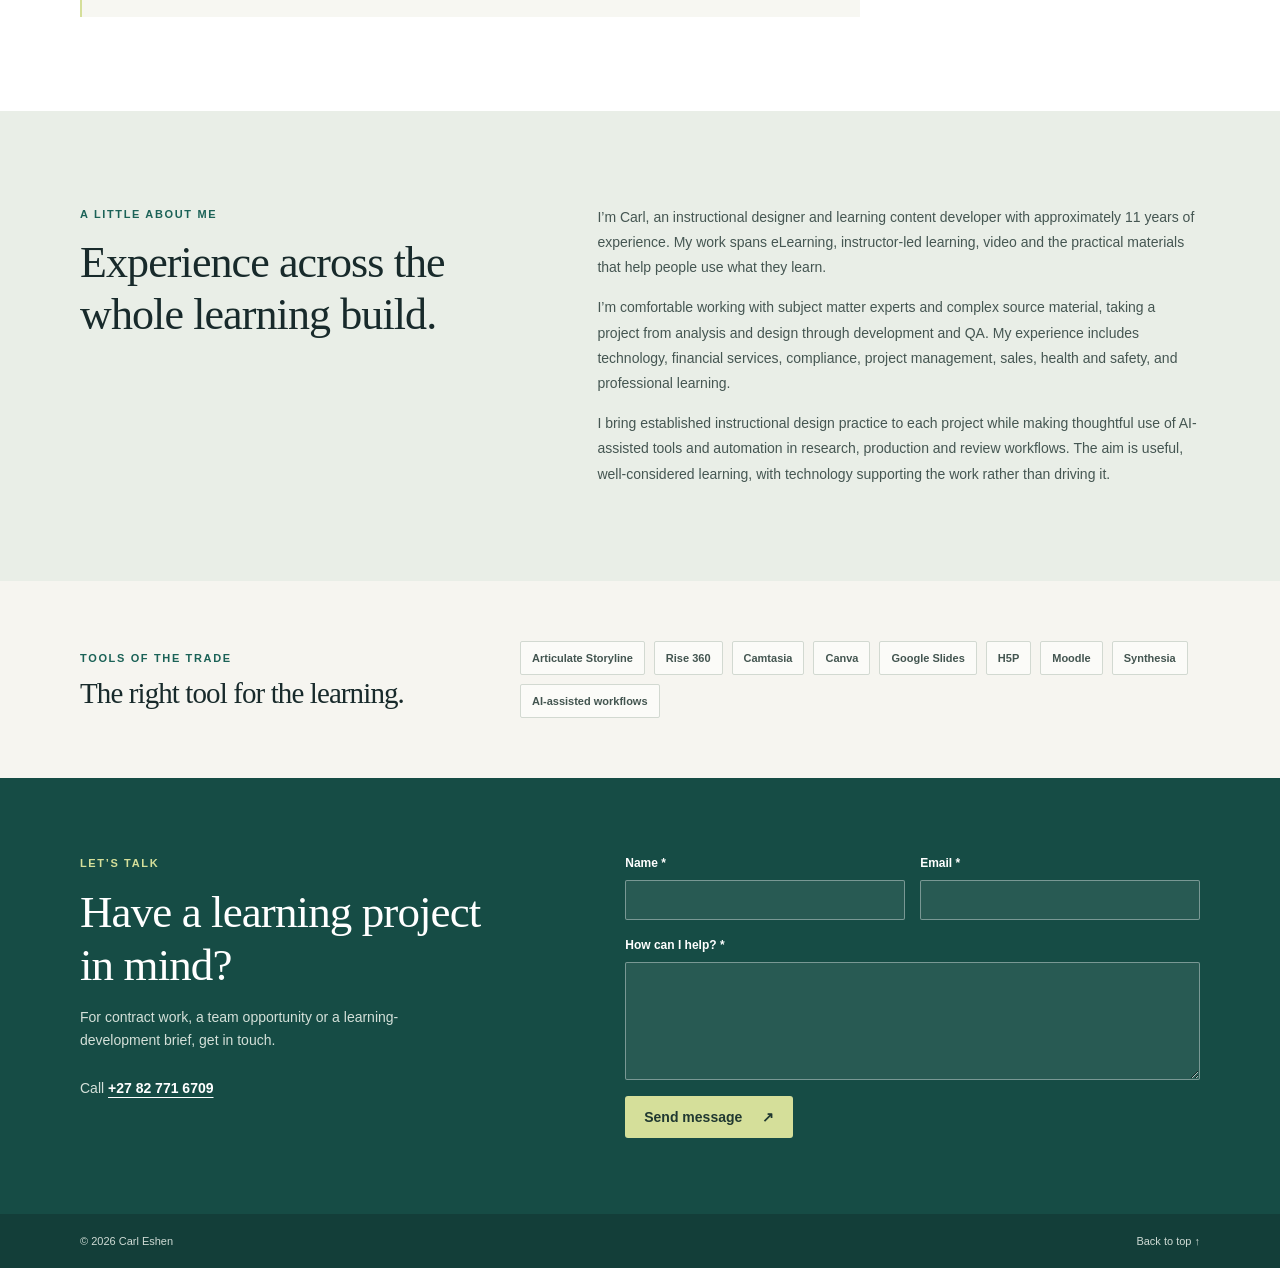
==== commit 58c61cca: "Update portfolio copy" ====
--- a/index.html
+++ b/index.html
@@ -21,9 +21,9 @@
     <section class="hero" id="home" aria-labelledby="hero-title"><div class="wrap hero-inner">
       <p class="eyebrow"><span class="eyebrow-mark" aria-hidden="true"></span> INSTRUCTIONAL DESIGN · LEARNING DEVELOPMENT</p>
       <h1 id="hero-title">Carl Eshen</h1><p class="hero-role">Instructional Designer <span>&amp;</span> Learning Developer</p>
-      <p class="hero-copy">I design and develop clear, engaging learning—from analysis and storyboarding through to interactive eLearning, video, instructor-led learning and delivery.</p>
+      <p class="hero-copy">I design and develop clear, engaging learning, from analysis and storyboarding through to interactive eLearning, video, instructor-led learning and delivery.</p>
       <div class="hero-actions"><a class="button button-primary" href="#work">View my work <span aria-hidden="true">↓</span></a><a class="text-link" href="#contact">Get in touch <span aria-hidden="true">↗</span></a></div>
-      <p class="hero-note">11 years bringing complex content into focus <span aria-hidden="true">·</span> Thoughtful AI-assisted development</p>
+      <p class="hero-note">11 years bringing complex content into focus</p>
     </div><div class="hero-index" aria-hidden="true">01 / 06</div></section>
     <section class="section capabilities" id="capabilities" aria-labelledby="capabilities-title"><div class="wrap">
       <div class="section-heading"><p class="eyebrow">WHAT I BRING</p><h2 id="capabilities-title">Design thinking, made tangible.</h2><p>From the first content conversation to a reviewed learning product, I connect sound design with hands-on production.</p></div>
@@ -32,7 +32,6 @@
         <article class="cap-card"><span class="cap-number">02</span><h3>eLearning development</h3><p>Interactive and responsive learning built with Storyline, Rise 360 and H5P.</p></article>
         <article class="cap-card"><span class="cap-number">03</span><h3>Content production</h3><p>Video and screen-based content, visual learning materials, scripts and presentations.</p></article>
         <article class="cap-card"><span class="cap-number">04</span><h3>Learning delivery</h3><p>Instructor-led and virtual learning, facilitator guides, learner resources and LMS-ready content.</p></article>
-        <article class="cap-card cap-ai"><span class="cap-number">05</span><h3>AI-enabled development</h3><p>Practical AI and automation for research, prototyping, content transformation, media support and QA—guided by instructional judgement.</p></article>
       </div>
     </div></section>
     <section class="section work-section" id="work" aria-labelledby="work-title"><div class="wrap">
@@ -47,7 +46,7 @@
       </div>
     </div></section>
     <section class="section process-section" id="process" aria-labelledby="process-title"><div class="wrap"><div class="section-heading"><p class="eyebrow">HOW I WORK</p><h2 id="process-title">A clear route from brief to delivery.</h2><p>Structured enough to keep work moving; flexible enough to fit the content, people and context.</p></div>
-      <ol class="process-list"><li><span class="process-no">01</span><h3>Analyse</h3><p>Clarify the audience, need, source material and delivery context.</p></li><li><span class="process-no">02</span><h3>Design</h3><p>Shape objectives, sequence, assessment and a practical learning approach.</p></li><li><span class="process-no">03</span><h3>Develop</h3><p>Build the course and supporting materials, using the right tools for the format.</p></li><li><span class="process-no">04</span><h3>Review</h3><p>Check content, interaction, usability and alignment with the brief.</p></li><li><span class="process-no">05</span><h3>Deliver</h3><p>Prepare the agreed learning assets for handover or learning-platform use.</p></li></ol>
+      <ol class="process-list"><li><span class="process-no">01</span><h3>Analyse</h3><p>Clarify the audience, need, source material and delivery context.</p></li><li><span class="process-no">02</span><h3>Design</h3><p>Shape objectives, sequence, assessment and a practical learning approach.</p></li><li><span class="process-no">03</span><h3>Deliver</h3><p>Prepare the agreed learning assets for handover or learning-platform use.</p></li><li><span class="process-no">04</span><h3>Implement</h3><p>Build the course and supporting materials, using the right tools for the format.</p></li><li><span class="process-no">05</span><h3>Evaluate</h3><p>Check content, interaction, usability and alignment with the brief.</p></li></ol>
       <p class="process-note">AI-assisted research, drafting and QA can support the workflow; design decisions stay grounded in the learning need and subject-matter review.</p>
     </div></section>
     <section class="section about-section" id="about" aria-labelledby="about-title"><div class="wrap about-layout"><div><p class="eyebrow">A LITTLE ABOUT ME</p><h2 id="about-title">Experience across the whole learning build.</h2></div><div class="about-copy"><p>I’m Carl, an instructional designer and learning content developer with approximately 11 years of experience. My work spans eLearning, instructor-led learning, video and the practical materials that help people use what they learn.</p><p>I’m comfortable working with subject matter experts and complex source material, taking a project from analysis and design through development and QA. My experience includes technology, financial services, compliance, project management, sales, health and safety, and professional learning.</p><p>I bring established instructional design practice to each project while making thoughtful use of AI-assisted tools and automation in research, production and review workflows. The aim is useful, well-considered learning, with technology supporting the work rather than driving it.</p></div></div></section>
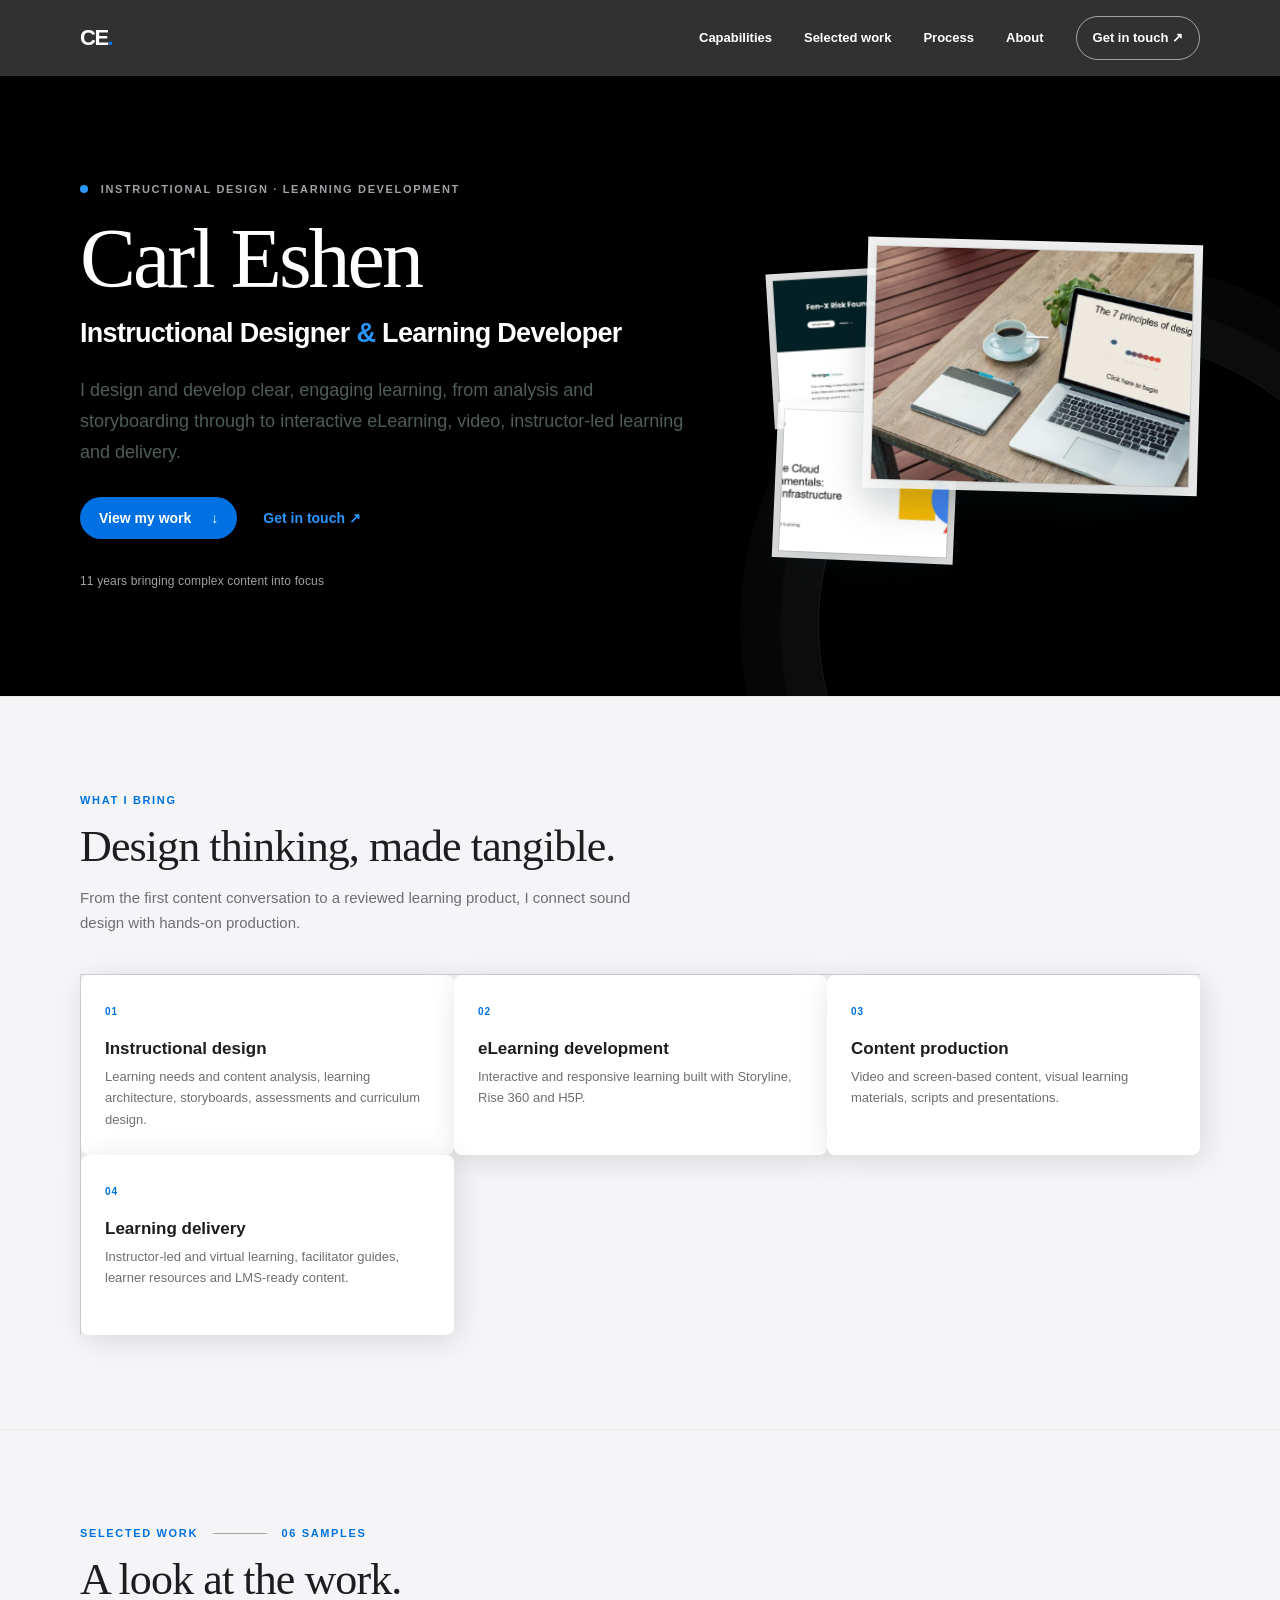
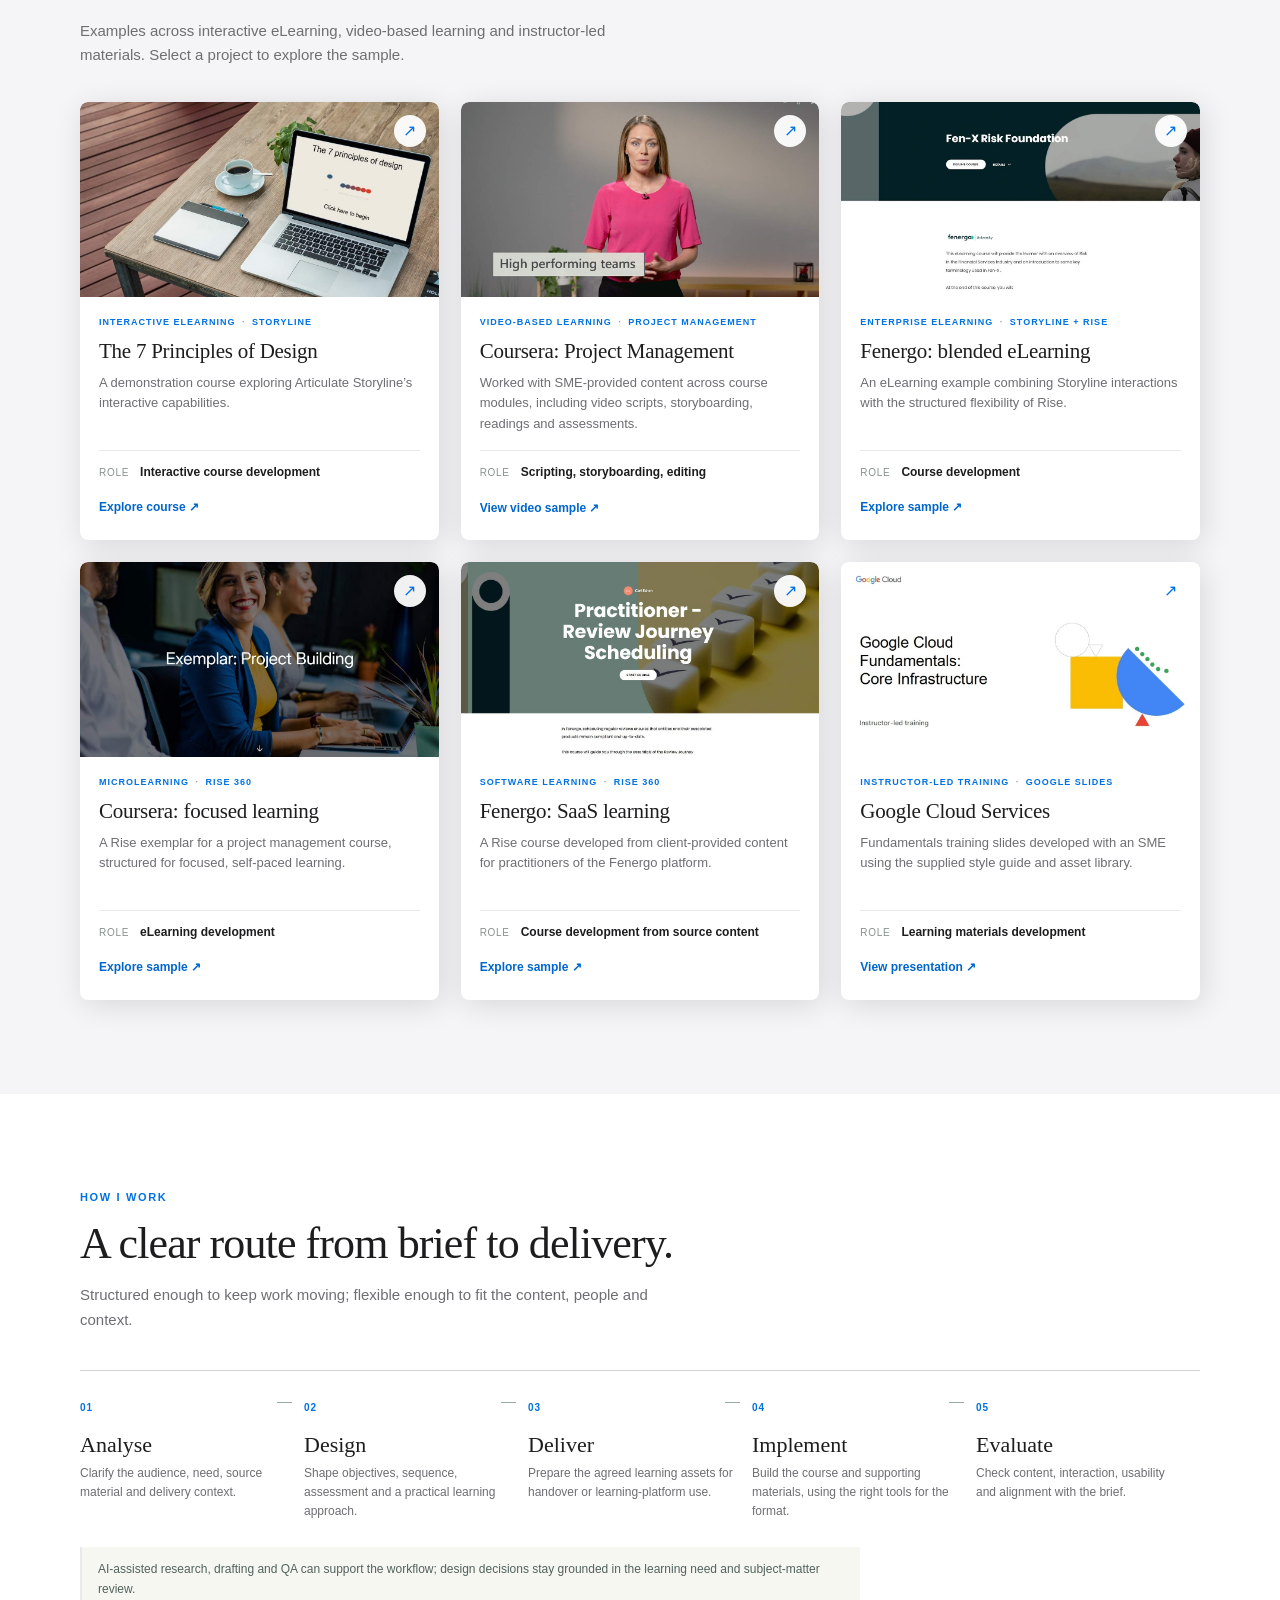
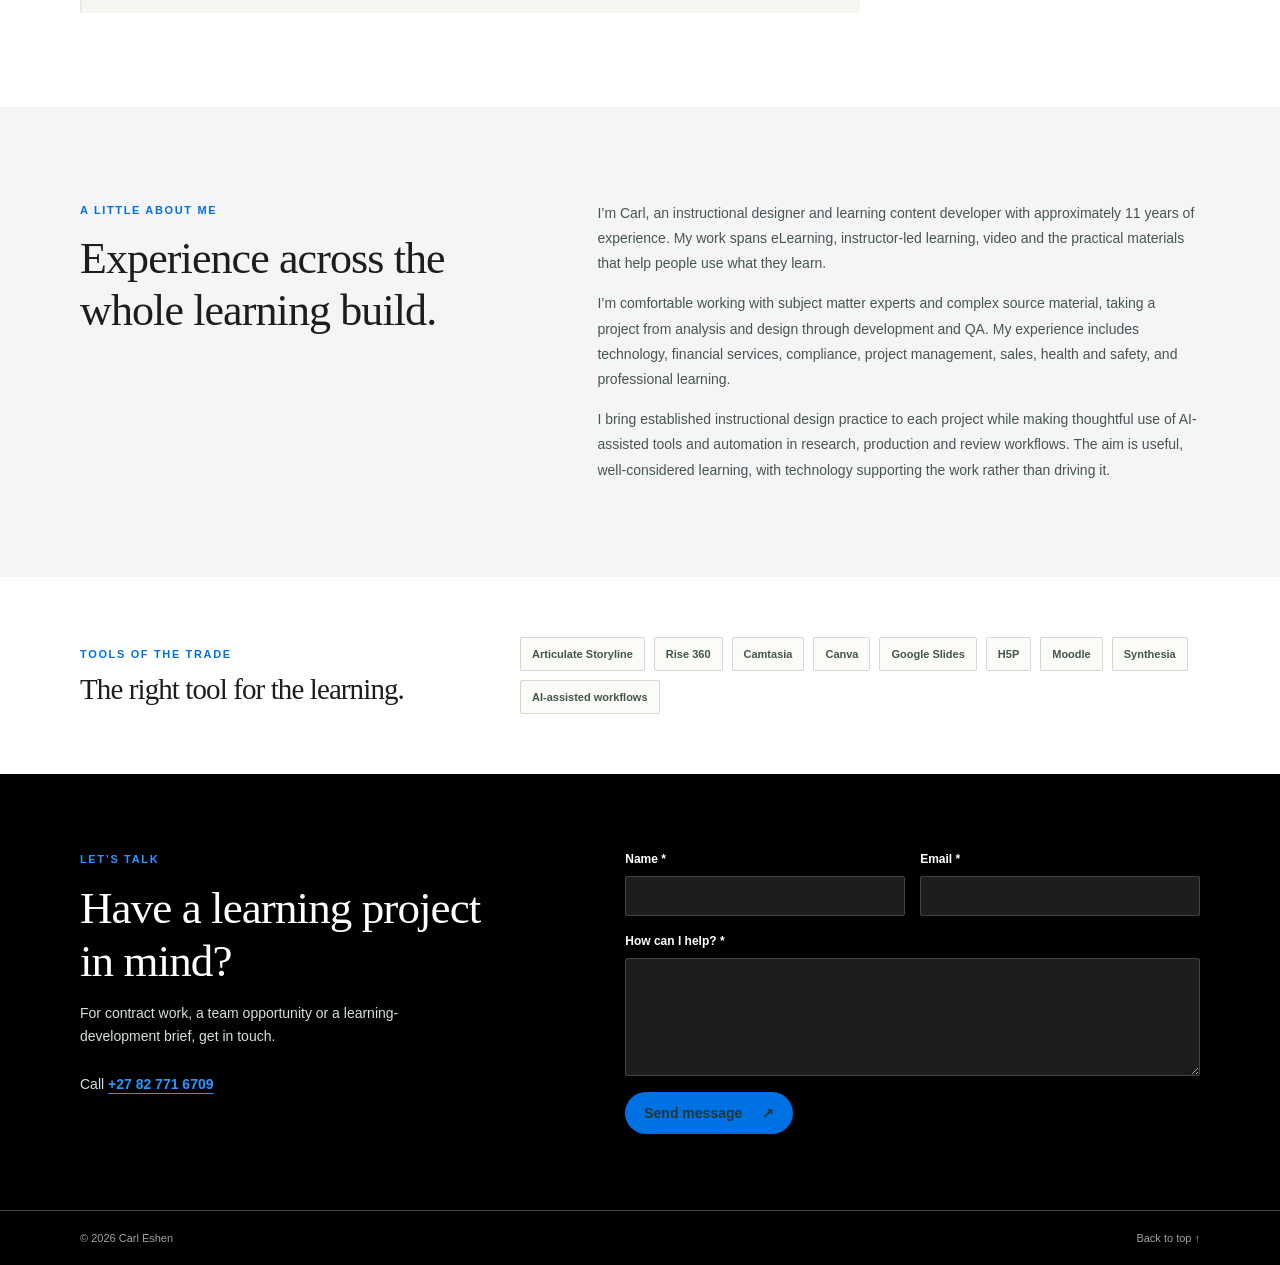
==== commit 46b056d3: "feat: apply Apple-inspired portfolio direction" ====
--- a/index.html
+++ b/index.html
@@ -24,7 +24,7 @@
       <p class="hero-copy">I design and develop clear, engaging learning, from analysis and storyboarding through to interactive eLearning, video, instructor-led learning and delivery.</p>
       <div class="hero-actions"><a class="button button-primary" href="#work">View my work <span aria-hidden="true">↓</span></a><a class="text-link" href="#contact">Get in touch <span aria-hidden="true">↗</span></a></div>
       <p class="hero-note">11 years bringing complex content into focus</p>
-    </div><div class="hero-index" aria-hidden="true">01 / 06</div></section>
+    </div><div class="hero-work-preview" aria-label="Selected portfolio work preview"><div class="hero-preview-secondary hero-preview-secondary-one"><img src="images/thumbs/03.jpg" alt="Preview of an enterprise eLearning sample" width="320" height="220"></div><div class="hero-preview-secondary hero-preview-secondary-two"><img src="images/thumbs/06.jpg" alt="Preview of instructor-led learning materials" width="320" height="220"></div><div class="hero-preview-main"><img src="images/thumbs/01.jpg" alt="Preview of an interactive eLearning course" width="320" height="220"></div></div></section>
     <section class="section capabilities" id="capabilities" aria-labelledby="capabilities-title"><div class="wrap">
       <div class="section-heading"><p class="eyebrow">WHAT I BRING</p><h2 id="capabilities-title">Design thinking, made tangible.</h2><p>From the first content conversation to a reviewed learning product, I connect sound design with hands-on production.</p></div>
       <div class="cap-grid">
@@ -56,5 +56,6 @@
     </div></section>
   </main>
   <footer class="site-footer"><div class="wrap footer-inner"><span>© 2026 Carl Eshen</span><a href="#home">Back to top ↑</a></div></footer>
+  <script src="assets/js/portfolio-polish.js" defer></script>
 </body>
 </html>
--- a/assets/css/portfolio.css
+++ b/assets/css/portfolio.css
@@ -3,4 +3,22 @@
 *{box-sizing:border-box}html{scroll-behavior:smooth;scroll-padding-top:82px}body{margin:0;background:var(--paper);color:var(--ink);font:16px/1.65 var(--sans);-webkit-font-smoothing:antialiased}a{color:inherit}img{display:block;max-width:100%}.wrap{width:min(var(--wrap),calc(100% - 48px));margin-inline:auto}.skip-link{position:absolute;top:-60px;left:16px;z-index:10;background:#fff;padding:10px 16px;color:var(--ink)}.skip-link:focus{top:12px}:focus-visible{outline:3px solid #a6c244;outline-offset:4px}.site-header{height:76px;background:rgba(246,245,240,.96);border-bottom:1px solid rgba(24,42,43,.1);position:sticky;top:0;z-index:5;backdrop-filter:blur(12px)}.nav-wrap{height:100%;display:flex;align-items:center;justify-content:space-between}.wordmark{text-decoration:none;font-weight:800;font-size:22px;letter-spacing:-1.5px}.wordmark span{color:var(--green)}nav{display:flex;align-items:center;gap:32px}nav a{text-decoration:none;color:#405150;font-size:13px;font-weight:600;transition:color var(--ease)}nav a:hover,.text-link:hover,.site-footer a:hover{color:var(--green)}nav .nav-contact{padding:10px 16px;border:1px solid #9aaba5;border-radius:3px;color:var(--ink)}nav .nav-contact:hover{background:var(--green);border-color:var(--green);color:#fff}.hero{min-height:510px;height:min(620px,calc(100svh - 76px));position:relative;display:flex;align-items:center;background:var(--paper);overflow:hidden}.hero:after{content:"";position:absolute;right:-110px;bottom:-215px;width:570px;height:570px;border:1px solid rgba(27,98,87,.13);border-radius:50%;box-shadow:0 0 0 38px rgba(27,98,87,.025),0 0 0 78px rgba(27,98,87,.025);pointer-events:none}.hero-inner{position:relative;z-index:1;padding-block:50px}.eyebrow{margin:0 0 18px;color:var(--green);font-size:11px;letter-spacing:1.65px;font-weight:750}.eyebrow-mark{display:inline-block;width:8px;height:8px;margin-right:8px;border-radius:50%;background:var(--green)}.hero h1{margin:0;font:500 clamp(54px,7vw,84px)/1.03 var(--serif);letter-spacing:-3px}.hero-role{margin:8px 0 20px;font-size:clamp(20px,2.4vw,27px);font-weight:550;letter-spacing:-.7px}.hero-role span{color:var(--green)}.hero-copy{max-width:670px;margin:0;color:#4d5d5b;font-size:18px;line-height:1.7}.hero-actions{display:flex;align-items:center;gap:26px;margin-top:30px}.button{display:inline-flex;align-items:center;justify-content:center;gap:20px;border:0;text-decoration:none;font:650 14px var(--sans);padding:13px 19px;border-radius:3px;cursor:pointer;transition:background var(--ease),transform var(--ease)}.button:hover{transform:translateY(-2px)}.button-primary{background:var(--green);color:white}.button-primary:hover{background:var(--green-dark)}.text-link{font-weight:650;font-size:14px;text-decoration:none}.hero-note{margin:33px 0 0;color:var(--muted);font-size:12px;letter-spacing:.15px}.hero-note span{padding-inline:7px;color:var(--green)}.hero-index{position:absolute;right:max(24px,calc((100vw - var(--wrap))/2));bottom:38px;color:#7e8b86;font-size:10px;letter-spacing:1.5px}.section{padding-block:94px}.section-heading{max-width:650px;margin-bottom:38px}.section-heading .eyebrow{margin-bottom:12px}.section-heading h2,.about-layout h2,.tools-intro h2,.contact-copy h2{margin:0;font:500 clamp(32px,4vw,44px)/1.18 var(--serif);letter-spacing:-.9px}.section-heading>p:last-child{max-width:590px;margin:13px 0 0;color:var(--muted);font-size:15px}.capabilities{background:#fff;border-block:1px solid #e9ebe5}.cap-grid{display:grid;grid-template-columns:repeat(3,minmax(0,1fr));border-top:1px solid var(--line);border-left:1px solid var(--line)}.cap-card{min-height:180px;padding:22px 24px;border-right:1px solid var(--line);border-bottom:1px solid var(--line);position:relative}.cap-number{color:var(--green);font-size:10px;font-weight:750;letter-spacing:1px}.cap-card h3{margin:15px 0 6px;font-size:17px;line-height:1.3}.cap-card p{margin:0;color:var(--muted);font-size:13px;line-height:1.65}.cap-ai{background:#f4f6ed}.work-section{background:#efeee8}.work-heading{margin-bottom:34px}.heading-rule{display:inline-block;width:54px;height:1px;background:#9ba8a0;vertical-align:middle;margin:0 10px}.project-grid{display:grid;grid-template-columns:repeat(3,minmax(0,1fr));gap:22px}.project-card{overflow:hidden;background:var(--white);border:1px solid #e1e2dc;border-radius:4px;transition:transform var(--ease),box-shadow var(--ease)}.project-card:hover{transform:translateY(-4px);box-shadow:0 12px 28px rgba(24,42,43,.09)}.project-image{height:195px;position:relative;display:block;overflow:hidden;background:#dedfd9}.project-image img{width:100%;height:100%;object-fit:cover;transition:transform 260ms ease}.project-card:hover .project-image img{transform:scale(1.035)}.image-arrow{position:absolute;right:13px;top:13px;display:grid;place-items:center;width:32px;height:32px;border-radius:50%;background:rgba(255,255,255,.94);color:var(--green);font-size:16px}.project-body{padding:18px 19px 20px}.project-type{margin:0 0 9px;color:var(--green);font-size:9px;letter-spacing:1px;font-weight:750}.project-type span{color:#92a09a;padding-inline:3px}.project-body h3{margin:0 0 8px;font:500 21px/1.22 var(--serif);letter-spacing:-.25px}.project-body>p:not(.project-type){min-height:62px;margin:0;color:var(--muted);font-size:13px;line-height:1.6}.project-meta{display:flex;gap:11px;align-items:baseline;margin-top:15px;padding-top:12px;border-top:1px solid #e8eae5}.project-meta span{flex:none;color:#87918d;font-size:10px;text-transform:uppercase;letter-spacing:.7px}.project-meta p{margin:0;font-size:12px;font-weight:600}.project-link{display:inline-block;margin-top:16px;color:var(--green);font-size:12px;font-weight:700;text-decoration:none}.project-link:hover{text-decoration:underline;text-underline-offset:3px}.process-section{background:#fff}.process-list{display:grid;grid-template-columns:repeat(5,minmax(0,1fr));list-style:none;margin:0;padding:0;border-top:1px solid var(--line)}.process-list li{position:relative;padding:22px 18px 0 0}.process-list li:not(:last-child):after{content:"";position:absolute;top:31px;right:12px;width:15px;height:1px;background:#98aaa1}.process-no{color:var(--green);font-size:10px;letter-spacing:1px;font-weight:750}.process-list h3{margin:12px 0 6px;font:500 22px var(--serif)}.process-list p{margin:0;color:var(--muted);font-size:12px;line-height:1.6}.process-note{max-width:780px;margin:26px 0 0;padding:13px 16px;border-left:2px solid var(--lime);background:#f7f7f2;color:#52625e;font-size:12px}.about-section{background:#e9eee7}.about-layout{display:grid;grid-template-columns:.85fr 1.15fr;gap:72px;align-items:start}.about-layout .eyebrow{margin:0 0 14px}.about-layout h2{max-width:390px}.about-copy p{margin:0 0 15px;color:#455652;font-size:14px;line-height:1.8}.about-copy p:last-child{margin-bottom:0}.tools-section{padding-block:60px;background:var(--paper)}.tools-wrap{display:grid;grid-template-columns:1fr 1.7fr;gap:40px;align-items:center}.tools-intro .eyebrow{margin-bottom:9px}.tools-intro h2{font-size:29px}.tools-list{display:flex;flex-wrap:wrap;gap:9px;list-style:none;margin:0;padding:0}.tools-list li{border:1px solid #d2d9d1;background:#fbfbf8;padding:7px 11px;color:#435550;font-size:11px;font-weight:600;border-radius:2px}.contact-section{padding-block:76px;background:var(--green-dark);color:#fff}.contact-layout{display:grid;grid-template-columns:.9fr 1.1fr;gap:75px;align-items:start}.contact-copy .eyebrow{color:var(--lime);margin-bottom:14px}.contact-copy h2{max-width:430px;font-size:clamp(34px,4vw,45px)}.contact-copy>p:not(.eyebrow){max-width:360px;color:#d4e0d9;font-size:14px}.contact-copy .phone-line{margin-top:24px}.phone-line a{color:#fff;font-weight:700;text-decoration-thickness:1px;text-underline-offset:4px}.contact-form{display:grid;gap:16px}.form-row{display:grid;grid-template-columns:1fr 1fr;gap:15px}.form-field{display:grid;gap:6px}.form-field label{font-size:12px;font-weight:650}.form-field input,.form-field textarea{width:100%;border:1px solid rgba(255,255,255,.38);border-radius:2px;background:rgba(255,255,255,.08);color:#fff;font:14px var(--sans);padding:11px 12px}.form-field textarea{resize:vertical;min-height:118px}.form-field input:focus,.form-field textarea:focus{outline:2px solid var(--lime);outline-offset:2px;border-color:transparent}.button-light{justify-self:start;background:var(--lime);color:#203831}.button-light:hover{background:#e4eabc}.honeypot{position:absolute;left:-10000px;width:1px;height:1px;overflow:hidden}.site-footer{background:#133e39;color:#cfdbd5;font-size:11px}.footer-inner{display:flex;justify-content:space-between;padding-block:18px}.site-footer a{text-decoration:none}.site-footer a:hover{color:#fff}
 @media(max-width:900px){.wrap{width:min(var(--wrap),calc(100% - 40px))}nav{gap:19px}.cap-grid{grid-template-columns:repeat(2,minmax(0,1fr))}.project-grid{grid-template-columns:repeat(2,minmax(0,1fr))}.project-image{height:210px}.process-list{grid-template-columns:repeat(5,minmax(0,1fr))}.process-list li{padding-right:12px}.process-list li:not(:last-child):after{right:4px;width:10px}.about-layout{gap:40px}.contact-layout{gap:42px}}
 @media(max-width:620px){html{scroll-padding-top:112px}.wrap{width:calc(100% - 36px)}.site-header{height:auto;min-height:72px}.nav-wrap{align-items:flex-start;flex-direction:column;padding-block:12px 10px;gap:8px}.wordmark{font-size:19px;line-height:1.1}nav{width:100%;gap:0;justify-content:space-between;overflow-x:auto;white-space:nowrap}nav a{padding:5px 6px;font-size:11px}nav .nav-contact{padding:4px 8px}.hero{height:auto;min-height:570px;max-height:calc(100svh - 105px)}.hero-inner{padding-block:55px 66px}.hero:after{right:-280px;bottom:-330px}.hero h1{font-size:59px;letter-spacing:-2px}.hero-role{max-width:330px;font-size:21px}.hero-copy{font-size:16px;max-width:480px}.hero-note{max-width:340px;line-height:1.8}.hero-index{bottom:20px}.section{padding-block:68px}.section-heading{margin-bottom:28px}.section-heading h2,.about-layout h2{font-size:35px}.cap-grid{grid-template-columns:1fr}.cap-card{min-height:auto;padding:19px 19px}.cap-card h3{margin-top:10px}.project-grid{grid-template-columns:1fr;gap:16px}.project-image{height:auto;aspect-ratio:1.55}.project-body>p:not(.project-type){min-height:0}.process-list{grid-template-columns:1fr;border-top:0;gap:0}.process-list li{display:grid;grid-template-columns:36px 1fr;column-gap:8px;padding:14px 0;border-top:1px solid var(--line)}.process-no{grid-row:span 2;padding-top:4px}.process-list h3{margin:0 0 3px}.process-list p{grid-column:2}.process-list li:after{display:none}.about-layout{grid-template-columns:1fr;gap:20px}.about-layout h2{max-width:440px}.tools-wrap{grid-template-columns:1fr;gap:22px}.contact-section{padding-block:60px}.contact-layout{grid-template-columns:1fr;gap:25px}.contact-copy h2{font-size:38px}.form-row{grid-template-columns:1fr}.footer-inner{padding-block:16px}}
+.hero-work-preview{position:absolute;right:max(24px,calc((100vw - var(--wrap))/2));top:50%;z-index:1;width:min(430px,38vw);height:330px;transform:translateY(-47%);pointer-events:none}.hero-work-preview img{width:100%;height:100%;object-fit:cover;outline:1px solid rgba(0,0,0,.1);box-shadow:0 18px 38px rgba(24,42,43,.13)}.hero-preview-main{position:absolute;right:0;top:10px;z-index:3;width:78%;height:76%;padding:9px;background:rgba(255,255,255,.94);box-shadow:0 18px 38px rgba(24,42,43,.13);transform:rotate(1.5deg)}.hero-preview-secondary{position:absolute;width:42%;height:47%;padding:7px;background:rgba(255,255,255,.88);box-shadow:0 10px 24px rgba(24,42,43,.1)}.hero-preview-secondary-one{left:0;top:38px;z-index:1;transform:rotate(-3.5deg)}.hero-preview-secondary-two{left:5px;bottom:0;z-index:2;transform:rotate(2.5deg)}.hero-preview-label{position:absolute;right:8px;bottom:-18px;color:var(--green);font-size:10px;letter-spacing:1.5px;font-weight:750}.hero-preview-label b{color:var(--ink);font-weight:800}.hero-index{z-index:2}.hero-inner{max-width:620px;margin-left:max(24px,calc((100vw - var(--wrap))/2))}
+@media(max-width:900px){.hero-work-preview{right:20px;width:36vw;height:270px}.hero-inner{max-width:55%}}
+@media(max-width:620px){.hero-work-preview{position:relative;right:auto;top:auto;width:min(100%,360px);height:220px;transform:none;margin:0 auto 12px}.hero-inner{max-width:none;margin-inline:auto}.hero{display:block;padding-top:12px}.hero-inner{padding-block:42px 20px}.hero-preview-main{width:75%;height:72%;top:0}.hero-preview-secondary{width:43%;height:48%}.hero-preview-secondary-one{top:30px}.hero-preview-secondary-two{bottom:0}.hero-index{bottom:12px}}
+@keyframes hero-dot-pulse{0%,100%{transform:scale(1);opacity:1}50%{transform:scale(.78);opacity:.72}}
+.hero .eyebrow-mark{animation:hero-dot-pulse 3.6s ease-in-out infinite}.hero-work-preview .hero-preview-main,.hero-work-preview .hero-preview-secondary{animation:hero-image-in .55s cubic-bezier(.2,0,0,1) both}.hero-work-preview .hero-preview-secondary-one{animation-delay:80ms}.hero-work-preview .hero-preview-secondary-two{animation-delay:150ms}.hero-work-preview .hero-preview-main{animation-delay:220ms}@keyframes hero-image-in{from{opacity:0;transform:translateY(12px) scale(.97) rotate(1.5deg)}to{opacity:1;transform:translateY(0) scale(1) rotate(1.5deg)}}.hero-preview-secondary-one{animation-name:hero-secondary-one!important}.hero-preview-secondary-two{animation-name:hero-secondary-two!important}@keyframes hero-secondary-one{from{opacity:0;transform:translateY(12px) scale(.97) rotate(-3.5deg)}to{opacity:1;transform:translateY(0) scale(1) rotate(-3.5deg)}}@keyframes hero-secondary-two{from{opacity:0;transform:translateY(12px) scale(.97) rotate(2.5deg)}to{opacity:1;transform:translateY(0) scale(1) rotate(2.5deg)}}
+.hero-preview-main,.hero-preview-secondary{transition:transform 220ms ease,box-shadow 220ms ease}.hero-work-preview:hover .hero-preview-main{transform:translateY(-3px) scale(1.012) rotate(1.5deg);box-shadow:0 22px 44px rgba(24,42,43,.17)}.hero-work-preview:hover .hero-preview-secondary-one{transform:translate(-2px,-2px) rotate(-3.5deg);box-shadow:0 14px 28px rgba(24,42,43,.13)}.hero-work-preview:hover .hero-preview-secondary-two{transform:translate(-1px,-2px) rotate(2.5deg);box-shadow:0 14px 28px rgba(24,42,43,.13)}
+.reveal{opacity:0;transform:translateY(16px);transition:opacity 560ms cubic-bezier(.2,0,0,1),transform 560ms cubic-bezier(.2,0,0,1)}.reveal.is-visible{opacity:1;transform:none}.reveal-group>*{opacity:0;transform:translateY(12px);transition:opacity 480ms cubic-bezier(.2,0,0,1) var(--reveal-delay,0ms),transform 480ms cubic-bezier(.2,0,0,1) var(--reveal-delay,0ms)}.reveal-group.is-visible>*{opacity:1;transform:none}.button span,.text-link span,.project-link span{display:inline-block;transition:transform var(--ease)}.button:hover span,.text-link:hover span,.project-link:hover span{transform:translateX(3px)}.project-card .image-arrow{transition:transform var(--ease),background var(--ease)}.project-card:hover .image-arrow{transform:translate(2px,-2px);background:#fff}
+@media(prefers-reduced-motion:reduce){.hero .eyebrow-mark,.hero-work-preview .hero-preview-main,.hero-work-preview .hero-preview-secondary{animation:none!important}.reveal,.reveal-group>*,.hero-preview-main,.hero-preview-secondary,.button span,.text-link span,.project-link span,.project-card .image-arrow{opacity:1!important;transform:none!important;transition:none!important}}
+@media(max-width:620px){.hero-work-preview:hover .hero-preview-main{transform:scale(1.012) rotate(1.5deg)}.hero-work-preview:hover .hero-preview-secondary-one{transform:rotate(-3.5deg)}.hero-work-preview:hover .hero-preview-secondary-two{transform:rotate(2.5deg)}}
 @media(prefers-reduced-motion:reduce){*,*::before,*::after{scroll-behavior:auto!important;transition:none!important;animation:none!important}}
+
+/* Apple-inspired local direction: cinematic contrast, restrained chrome, blue actions. */
+:root{--ink:#1d1d1f;--muted:#6e6e73;--paper:#f5f5f7;--white:#fff;--line:#d2d2d7;--green:#0071e3;--green-dark:#0066cc;--lime:#e8e8ed}
+body{background:var(--paper);color:var(--ink)}
+.site-header{background:rgba(0,0,0,.8);border-bottom:0;backdrop-filter:saturate(180%) blur(20px)}
+.wordmark,nav a{color:#fff}nav a:hover,.text-link:hover,.site-footer a:hover{color:#2997ff}nav .nav-contact{border-color:rgba(255,255,255,.55);color:#fff;border-radius:980px}nav .nav-contact:hover{background:#0071e3;border-color:#0071e3}
+.hero{background:#000;color:#fff}.hero:after{border-color:rgba(255,255,255,.1);box-shadow:0 0 0 38px rgba(255,255,255,.025),0 0 0 78px rgba(255,255,255,.025)}.hero .eyebrow,.hero .hero-note{color:#a1a1a6}.hero .eyebrow-mark{background:#2997ff}.hero-role span{color:#2997ff}.hero .button-primary{background:#0071e3;border-color:#0071e3;border-radius:980px}.hero .text-link{color:#2997ff}
+.section{background:#f5f5f7}.cap-card,.project-card{background:#fff;border:0;border-radius:8px;box-shadow:rgba(0,0,0,.12) 3px 5px 30px 0}.cap-card:hover,.project-card:hover{box-shadow:rgba(0,0,0,.18) 3px 8px 34px 0}.project-image{border-radius:8px 8px 0 0}.project-link,.text-link{color:#0066cc}.process-section,.tools-section{background:#fff}.contact-section{background:#000;color:#fff}.contact-section .eyebrow,.contact-section .phone-line a{color:#2997ff}.contact-form input,.contact-form textarea{background:#1d1d1f;color:#fff;border-color:#424245}.button-light{background:#0071e3;border-color:#0071e3;border-radius:980px}.site-footer{background:#000;color:#a1a1a6;border-top:1px solid #424245}
+@media(prefers-reduced-motion:reduce){.cap-card:hover,.project-card:hover{box-shadow:rgba(0,0,0,.12) 3px 5px 30px 0}}
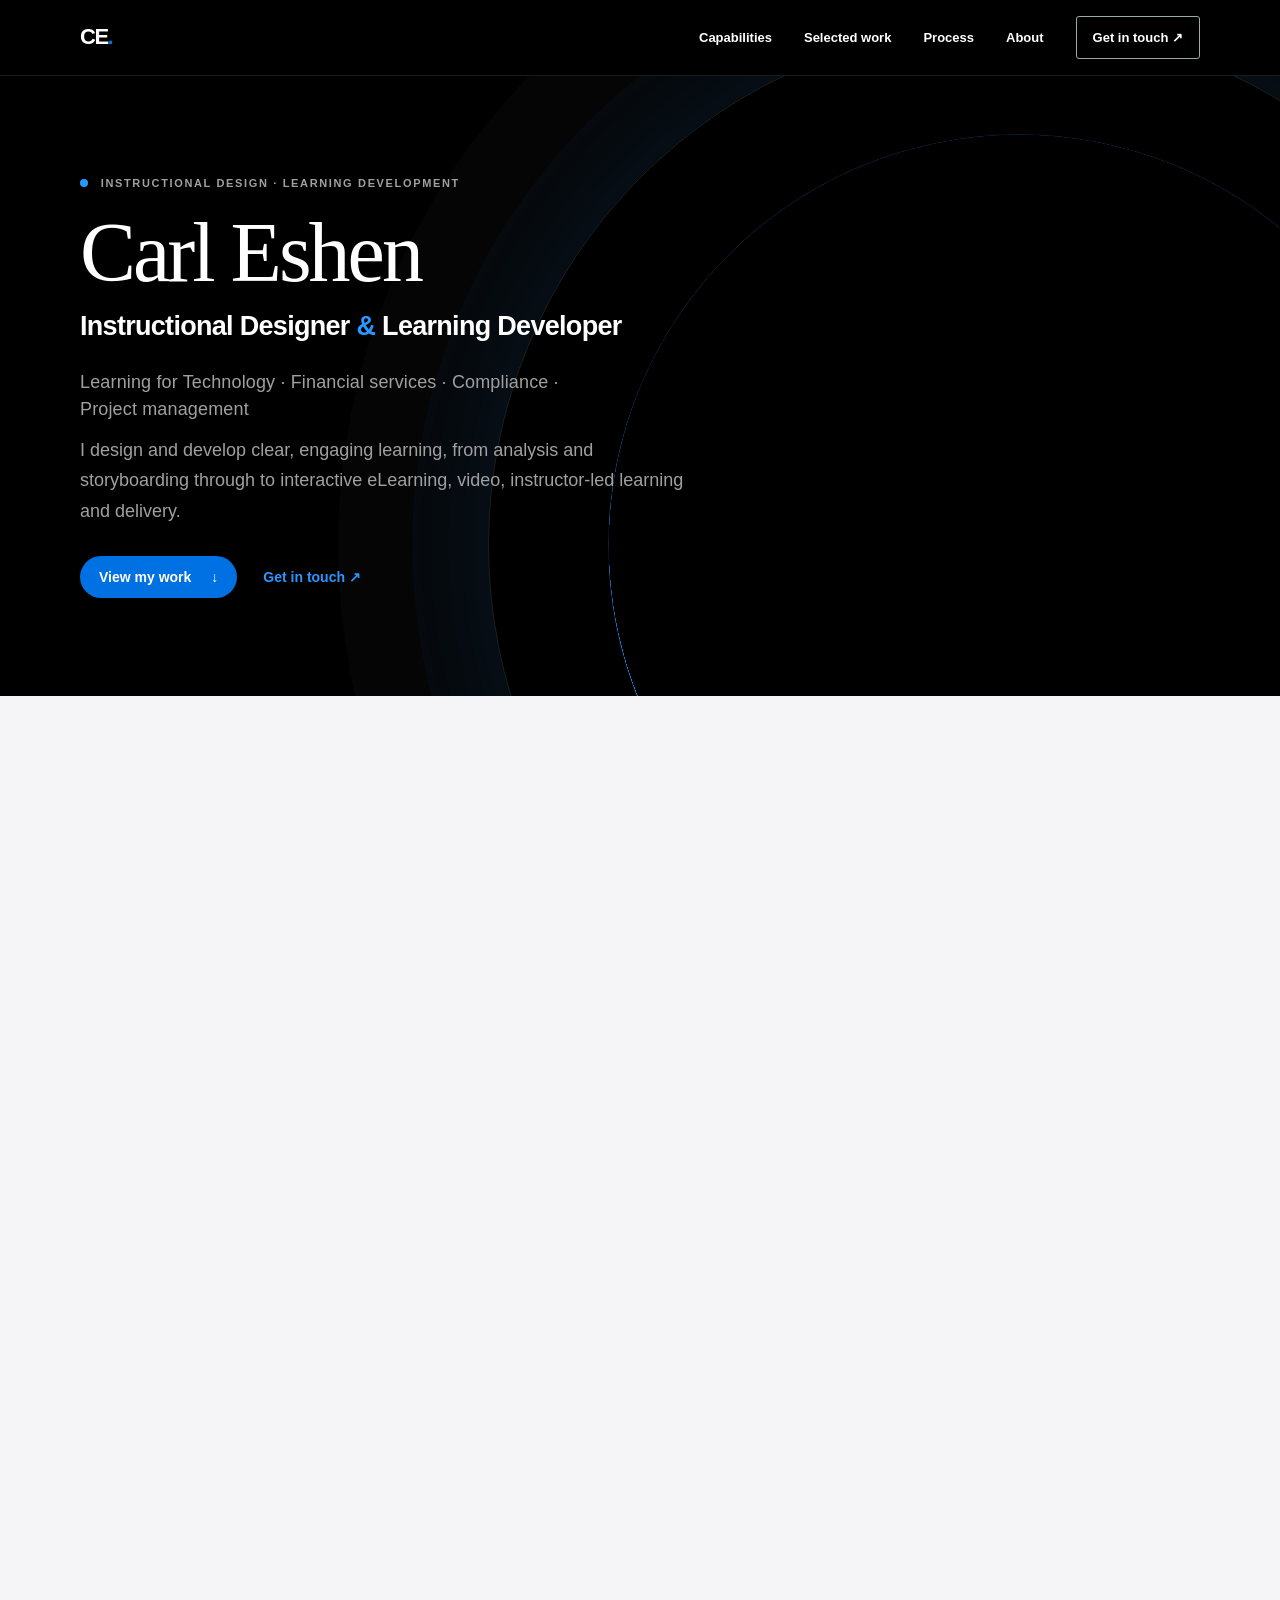
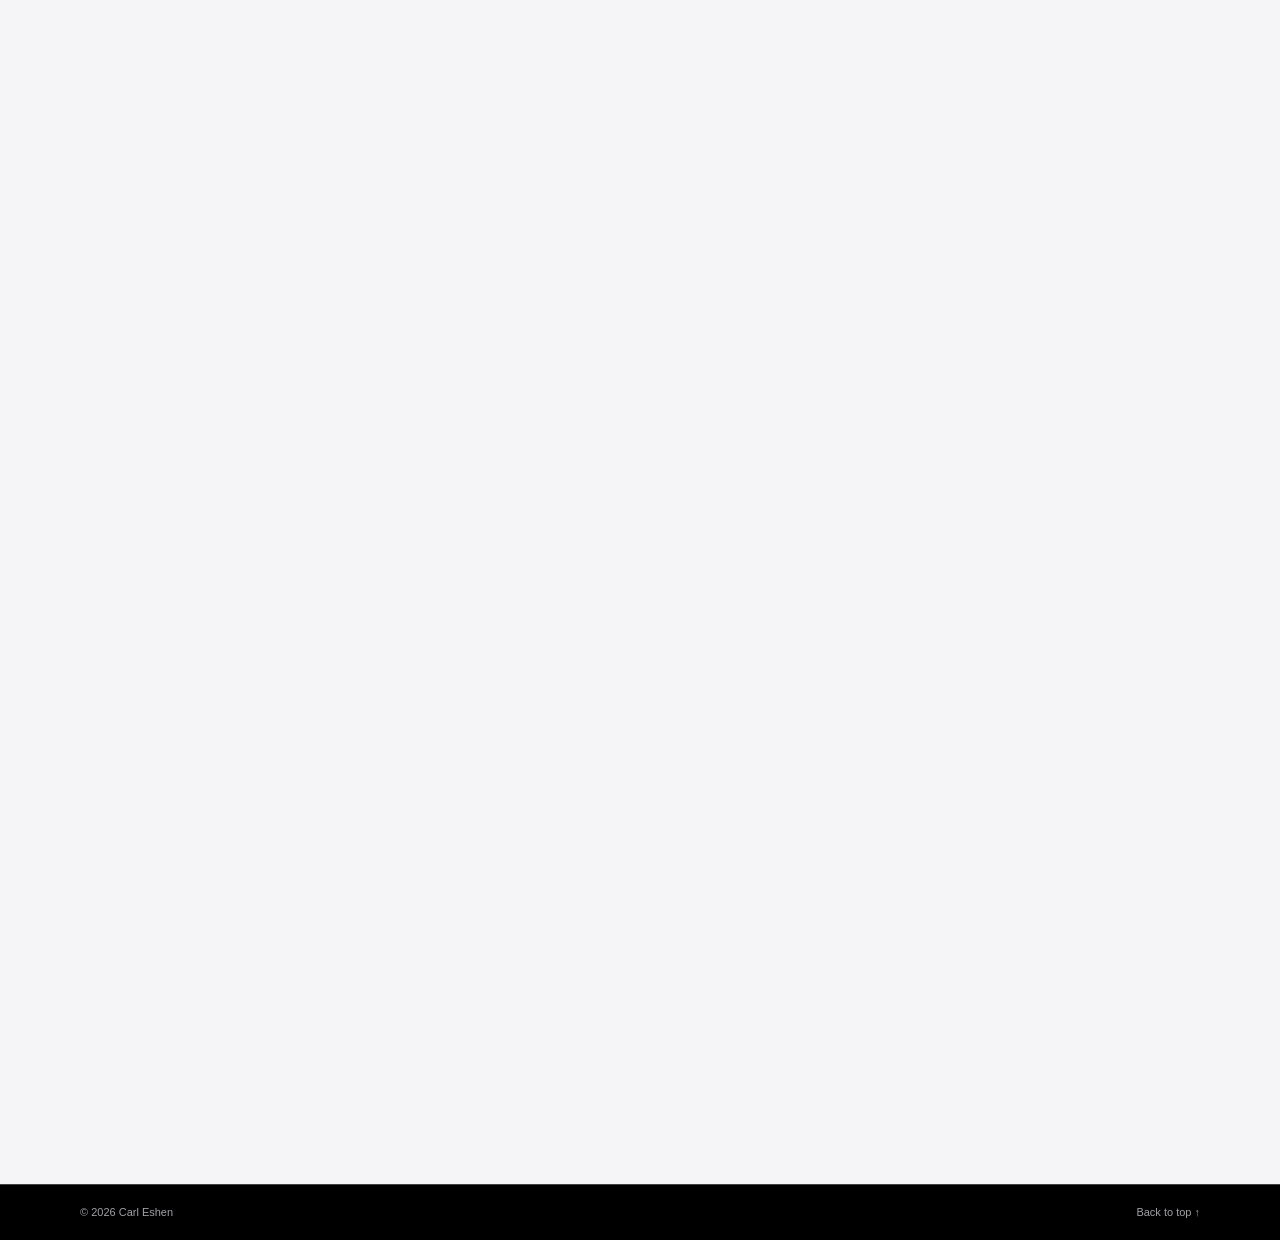
==== commit f644d418: "feat: refine hero rings and contrast" ====
--- a/index.html
+++ b/index.html
@@ -21,10 +21,10 @@
     <section class="hero" id="home" aria-labelledby="hero-title"><div class="wrap hero-inner">
       <p class="eyebrow"><span class="eyebrow-mark" aria-hidden="true"></span> INSTRUCTIONAL DESIGN · LEARNING DEVELOPMENT</p>
       <h1 id="hero-title">Carl Eshen</h1><p class="hero-role">Instructional Designer <span>&amp;</span> Learning Developer</p>
+      <p class="hero-note">Learning for Technology · Financial services · Compliance · <span>Project management</span></p>
       <p class="hero-copy">I design and develop clear, engaging learning, from analysis and storyboarding through to interactive eLearning, video, instructor-led learning and delivery.</p>
       <div class="hero-actions"><a class="button button-primary" href="#work">View my work <span aria-hidden="true">↓</span></a><a class="text-link" href="#contact">Get in touch <span aria-hidden="true">↗</span></a></div>
-      <p class="hero-note">11 years bringing complex content into focus</p>
-    </div><div class="hero-work-preview" aria-label="Selected portfolio work preview"><div class="hero-preview-secondary hero-preview-secondary-one"><img src="images/thumbs/03.jpg" alt="Preview of an enterprise eLearning sample" width="320" height="220"></div><div class="hero-preview-secondary hero-preview-secondary-two"><img src="images/thumbs/06.jpg" alt="Preview of instructor-led learning materials" width="320" height="220"></div><div class="hero-preview-main"><img src="images/thumbs/01.jpg" alt="Preview of an interactive eLearning course" width="320" height="220"></div></div></section>
+    </div></section>
     <section class="section capabilities" id="capabilities" aria-labelledby="capabilities-title"><div class="wrap">
       <div class="section-heading"><p class="eyebrow">WHAT I BRING</p><h2 id="capabilities-title">Design thinking, made tangible.</h2><p>From the first content conversation to a reviewed learning product, I connect sound design with hands-on production.</p></div>
       <div class="cap-grid">
@@ -46,10 +46,10 @@
       </div>
     </div></section>
     <section class="section process-section" id="process" aria-labelledby="process-title"><div class="wrap"><div class="section-heading"><p class="eyebrow">HOW I WORK</p><h2 id="process-title">A clear route from brief to delivery.</h2><p>Structured enough to keep work moving; flexible enough to fit the content, people and context.</p></div>
-      <ol class="process-list"><li><span class="process-no">01</span><h3>Analyse</h3><p>Clarify the audience, need, source material and delivery context.</p></li><li><span class="process-no">02</span><h3>Design</h3><p>Shape objectives, sequence, assessment and a practical learning approach.</p></li><li><span class="process-no">03</span><h3>Deliver</h3><p>Prepare the agreed learning assets for handover or learning-platform use.</p></li><li><span class="process-no">04</span><h3>Implement</h3><p>Build the course and supporting materials, using the right tools for the format.</p></li><li><span class="process-no">05</span><h3>Evaluate</h3><p>Check content, interaction, usability and alignment with the brief.</p></li></ol>
+      <ol class="process-list"><li><span class="process-no">01</span><h3>Analyse</h3><p>Clarify the audience, need, source material and delivery context.</p></li><li><span class="process-no">02</span><h3>Design</h3><p>Shape objectives, sequence, assessment and a practical learning approach.</p></li><li><span class="process-no">03</span><h3>Develop</h3><p>Build the course and supporting materials, using the right tools for the format.</p></li><li><span class="process-no">04</span><h3>Evaluate</h3><p>Check content, interaction, usability and alignment with the brief.</p></li><li><span class="process-no">05</span><h3>Deliver</h3><p>Prepare the agreed learning assets for handover or learning-platform use.</p></li></ol>
       <p class="process-note">AI-assisted research, drafting and QA can support the workflow; design decisions stay grounded in the learning need and subject-matter review.</p>
     </div></section>
-    <section class="section about-section" id="about" aria-labelledby="about-title"><div class="wrap about-layout"><div><p class="eyebrow">A LITTLE ABOUT ME</p><h2 id="about-title">Experience across the whole learning build.</h2></div><div class="about-copy"><p>I’m Carl, an instructional designer and learning content developer with approximately 11 years of experience. My work spans eLearning, instructor-led learning, video and the practical materials that help people use what they learn.</p><p>I’m comfortable working with subject matter experts and complex source material, taking a project from analysis and design through development and QA. My experience includes technology, financial services, compliance, project management, sales, health and safety, and professional learning.</p><p>I bring established instructional design practice to each project while making thoughtful use of AI-assisted tools and automation in research, production and review workflows. The aim is useful, well-considered learning, with technology supporting the work rather than driving it.</p></div></div></section>
+    <section class="section about-section" id="about" aria-labelledby="about-title"><div class="wrap about-layout"><div><p class="eyebrow">A LITTLE ABOUT ME</p><h2 id="about-title">Experience across the whole learning build.</h2></div><div class="about-copy"><p>I’m Carl, an instructional designer and learning content developer. My work spans eLearning, instructor-led learning, video and the practical materials that help people use what they learn.</p><p>I’m comfortable working with subject matter experts and complex source material, taking a project from analysis and design through development and QA. My experience includes technology, financial services, compliance, project management, sales, health and safety, and professional learning.</p><p>I bring established instructional design practice to each project while making thoughtful use of AI-assisted tools and automation in research, production and review workflows. The aim is useful, well-considered learning, with technology supporting the work rather than driving it.</p></div></div></section>
     <section class="section tools-section" aria-labelledby="tools-title"><div class="wrap tools-wrap"><div class="tools-intro"><p class="eyebrow">TOOLS OF THE TRADE</p><h2 id="tools-title">The right tool for the learning.</h2></div><ul class="tools-list"><li>Articulate Storyline</li><li>Rise 360</li><li>Camtasia</li><li>Canva</li><li>Google Slides</li><li>H5P</li><li>Moodle</li><li>Synthesia</li><li>AI-assisted workflows</li></ul></div></section>
     <section class="contact-section" id="contact" aria-labelledby="contact-title"><div class="wrap contact-layout"><div class="contact-copy"><p class="eyebrow">LET’S TALK</p><h2 id="contact-title">Have a learning project in mind?</h2><p>For contract work, a team opportunity or a learning-development brief, get in touch.</p><p class="phone-line">Call <a href="tel:+27827716709">+27 82 771 6709</a></p></div>
       <form class="contact-form" action="https://formspree.io/f/mblzowwe" method="post"><div class="form-row"><div class="form-field"><label for="contact-name">Name <span aria-hidden="true">*</span></label><input id="contact-name" name="name" type="text" autocomplete="name" required></div><div class="form-field"><label for="contact-email">Email <span aria-hidden="true">*</span></label><input id="contact-email" name="email" type="email" autocomplete="email" required></div></div><div class="form-field"><label for="contact-message">How can I help? <span aria-hidden="true">*</span></label><textarea id="contact-message" name="message" rows="5" required></textarea></div><input type="text" name="_gotcha" class="honeypot" tabindex="-1" autocomplete="off" aria-hidden="true"><input type="hidden" name="subject" value="New message from your portfolio"><button class="button button-light" type="submit">Send message <span aria-hidden="true">↗</span></button></form>
--- a/assets/css/portfolio.css
+++ b/assets/css/portfolio.css
@@ -17,8 +17,22 @@
 /* Apple-inspired local direction: cinematic contrast, restrained chrome, blue actions. */
 :root{--ink:#1d1d1f;--muted:#6e6e73;--paper:#f5f5f7;--white:#fff;--line:#d2d2d7;--green:#0071e3;--green-dark:#0066cc;--lime:#e8e8ed}
 body{background:var(--paper);color:var(--ink)}
-.site-header{background:rgba(0,0,0,.8);border-bottom:0;backdrop-filter:saturate(180%) blur(20px)}
-.wordmark,nav a{color:#fff}nav a:hover,.text-link:hover,.site-footer a:hover{color:#2997ff}nav .nav-contact{border-color:rgba(255,255,255,.55);color:#fff;border-radius:980px}nav .nav-contact:hover{background:#0071e3;border-color:#0071e3}
-.hero{background:#000;color:#fff}.hero:after{border-color:rgba(255,255,255,.1);box-shadow:0 0 0 38px rgba(255,255,255,.025),0 0 0 78px rgba(255,255,255,.025)}.hero .eyebrow,.hero .hero-note{color:#a1a1a6}.hero .eyebrow-mark{background:#2997ff}.hero-role span{color:#2997ff}.hero .button-primary{background:#0071e3;border-color:#0071e3;border-radius:980px}.hero .text-link{color:#2997ff}
+.site-header{background:#000;border-bottom-color:rgba(255,255,255,.1)}
+.wordmark,nav a,.site-header .nav-contact{color:#fff}.hero h1,.hero .hero-role{color:#fff}
+.hero{background:#000}.hero:before,.hero:after{content:"";position:absolute;pointer-events:none;border-radius:50%;z-index:0}.hero:before{right:-150px;bottom:-260px;width:min(72vw,820px);height:min(72vw,820px);border:1px solid rgba(41,151,255,.22);background:conic-gradient(from 215deg,rgba(41,151,255,.9) 0deg,rgba(41,151,255,.9) 32deg,transparent 78deg,transparent 360deg);-webkit-mask:radial-gradient(farthest-side,transparent calc(100% - 1px),#000 calc(100% - 1px));mask:radial-gradient(farthest-side,transparent calc(100% - 1px),#000 calc(100% - 1px));animation:hero-ring-inner 48s linear infinite}.hero:after{right:-250px;bottom:-370px;width:min(92vw,1040px);height:min(92vw,1040px);border:1px solid rgba(255,255,255,.12);box-shadow:0 0 90px rgba(41,151,255,.07),0 0 0 76px rgba(41,151,255,.035),0 0 0 150px rgba(255,255,255,.018);animation:hero-ring-outer 78s linear infinite reverse}.hero-inner{position:relative;z-index:1}.hero .hero-copy{color:#a0a0a0}.hero .hero-note{color:#a0a0a0;font-size:18px;line-height:1.5;margin:12px 0 12px}.hero .hero-note span{padding:0;color:inherit;white-space:nowrap}.hero .eyebrow{color:#a0a0a0}.hero .eyebrow-mark{background:#2997ff}.hero-role span{color:#2997ff}.hero .button-primary{background:#0071e3;border-color:#0071e3;border-radius:980px}.hero .text-link{color:#2997ff}
 .section{background:#f5f5f7}.cap-card,.project-card{background:#fff;border:0;border-radius:8px;box-shadow:rgba(0,0,0,.12) 3px 5px 30px 0}.cap-card:hover,.project-card:hover{box-shadow:rgba(0,0,0,.18) 3px 8px 34px 0}.project-image{border-radius:8px 8px 0 0}.project-link,.text-link{color:#0066cc}.process-section,.tools-section{background:#fff}.contact-section{background:#000;color:#fff}.contact-section .eyebrow,.contact-section .phone-line a{color:#2997ff}.contact-form input,.contact-form textarea{background:#1d1d1f;color:#fff;border-color:#424245}.button-light{background:#0071e3;border-color:#0071e3;border-radius:980px}.site-footer{background:#000;color:#a1a1a6;border-top:1px solid #424245}
 @media(prefers-reduced-motion:reduce){.cap-card:hover,.project-card:hover{box-shadow:rgba(0,0,0,.12) 3px 5px 30px 0}}
+
+/* The hero topics remain quiet at desktop and wrap cleanly on small screens. */
+.hero .hero-note{max-width:34rem;line-height:1.5}
+@media(max-width:620px){.hero .hero-note{max-width:18rem;line-height:1.55}}
+
+@keyframes hero-ring-inner{to{transform:rotate(360deg)}}
+@keyframes hero-ring-outer{to{transform:rotate(-360deg)}}
+@media(max-width:620px){.hero:before{right:-100px;bottom:-150px;width:520px;height:520px;opacity:.48}.hero:after{right:-170px;bottom:-220px;width:650px;height:650px;opacity:.32}.hero .hero-note{max-width:18rem;line-height:1.55}}
+@media(prefers-reduced-motion:reduce){.hero:before,.hero:after{animation:none}}
+
+/* Typographic hero: an editorial stat replaces the image collage. */
+.hero-stat{display:flex;align-items:baseline;gap:14px;margin-top:34px}.hero-stat strong{color:#fff;font-size:clamp(2.5rem,5vw,4.75rem);font-weight:600;letter-spacing:-.07em;line-height:.9}.hero-stat span{font-size:clamp(.9rem,1.2vw,1.05rem);letter-spacing:.01em}.hero-typographic-mark{position:absolute;right:max(24px,calc((100vw - var(--wrap))/2));top:50%;display:flex;align-items:flex-start;color:#fff;transform:translateY(-52%);user-select:none}.hero-typographic-mark span{font-size:clamp(12rem,28vw,25rem);font-weight:600;letter-spacing:-.13em;line-height:.72;opacity:.95}.hero-typographic-mark small{margin:clamp(8px,2vw,28px) 0 0 12px;color:#2997ff;font-size:clamp(1rem,2vw,1.7rem);font-weight:600;letter-spacing:.04em}.hero-inner{position:relative;z-index:2}
+@media(max-width:900px){.hero-typographic-mark{right:20px}.hero-typographic-mark span{font-size:clamp(9rem,25vw,16rem)}.hero-inner{max-width:58%}}
+@media(max-width:620px){.hero{min-height:570px;max-height:none}.hero-inner{max-width:none;padding-block:42px 20px}.hero-typographic-mark{position:absolute;right:16px;top:59%;transform:translateY(-50%);opacity:.75}.hero-typographic-mark span{font-size:clamp(8rem,38vw,12rem)}.hero-typographic-mark small{font-size:.9rem}.hero-stat{gap:10px;margin-top:28px}.hero-stat strong{font-size:2.8rem}.hero-stat span{font-size:.82rem}}
